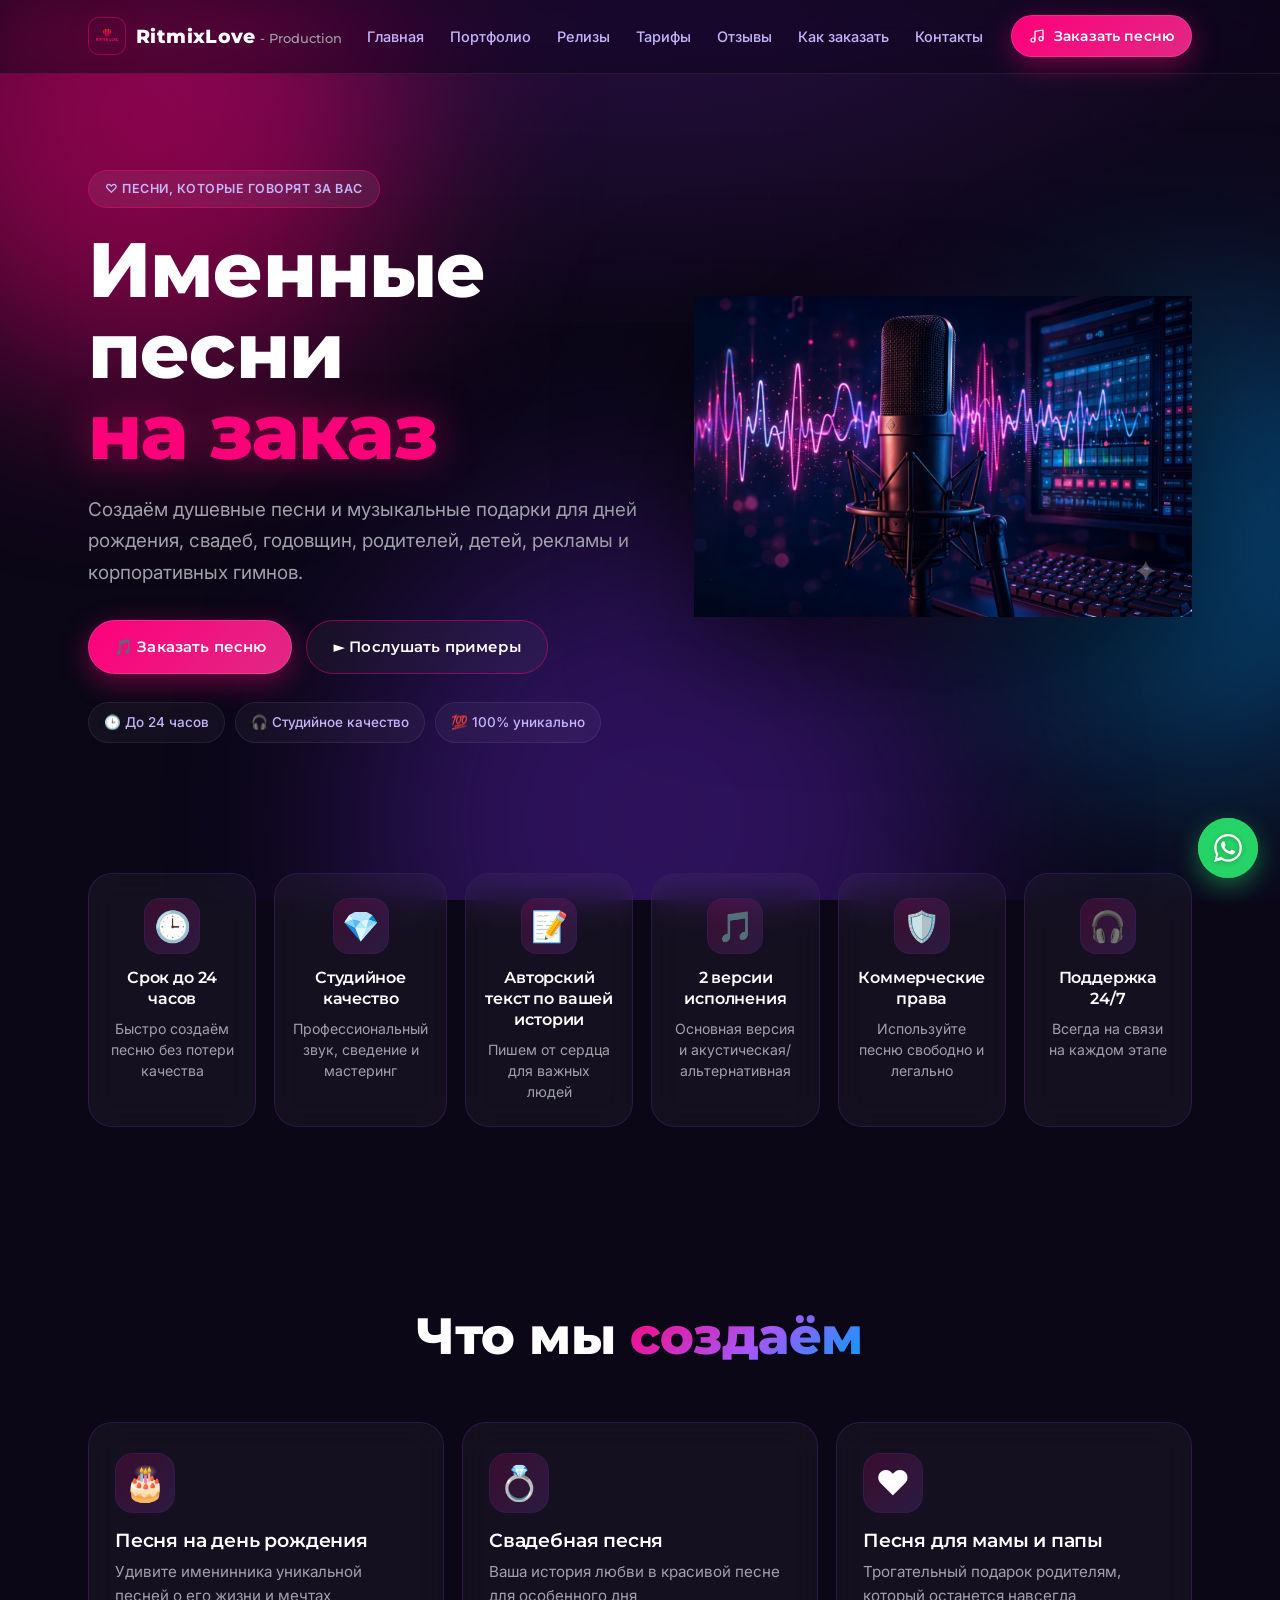
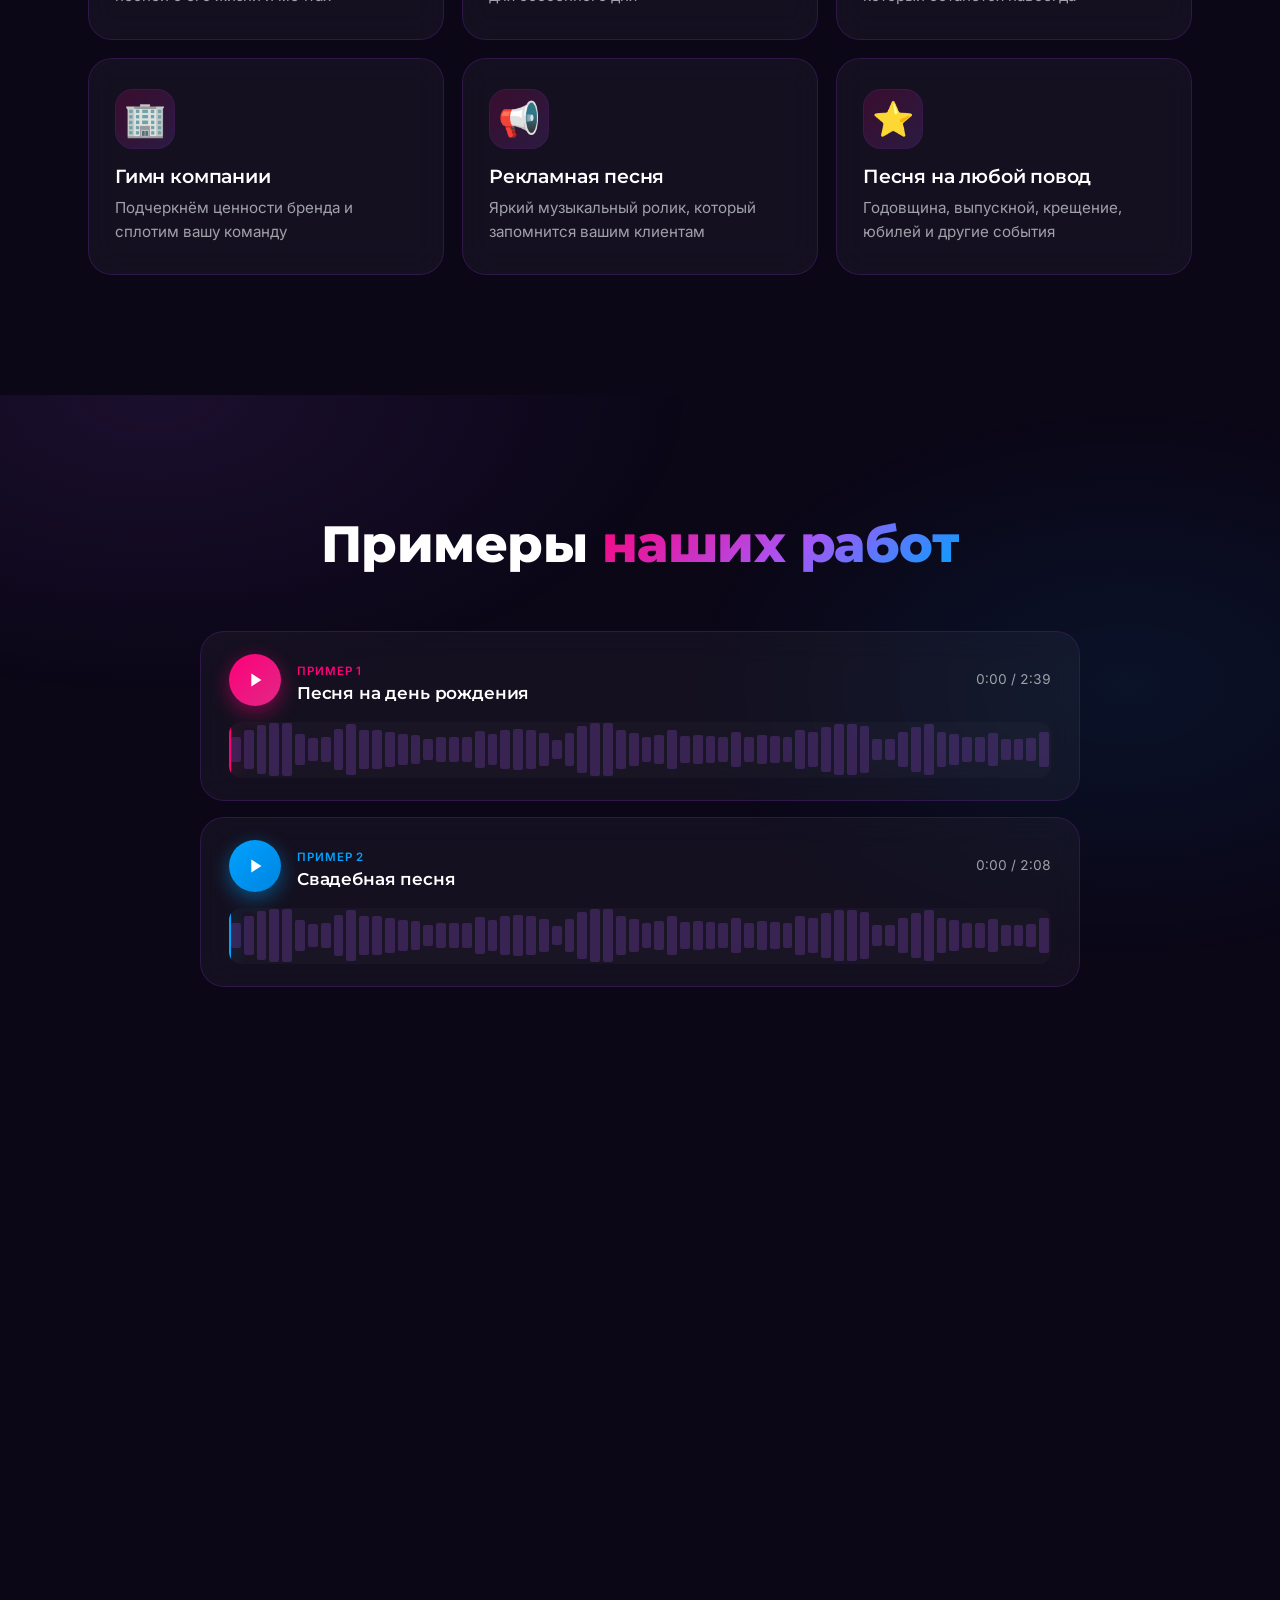
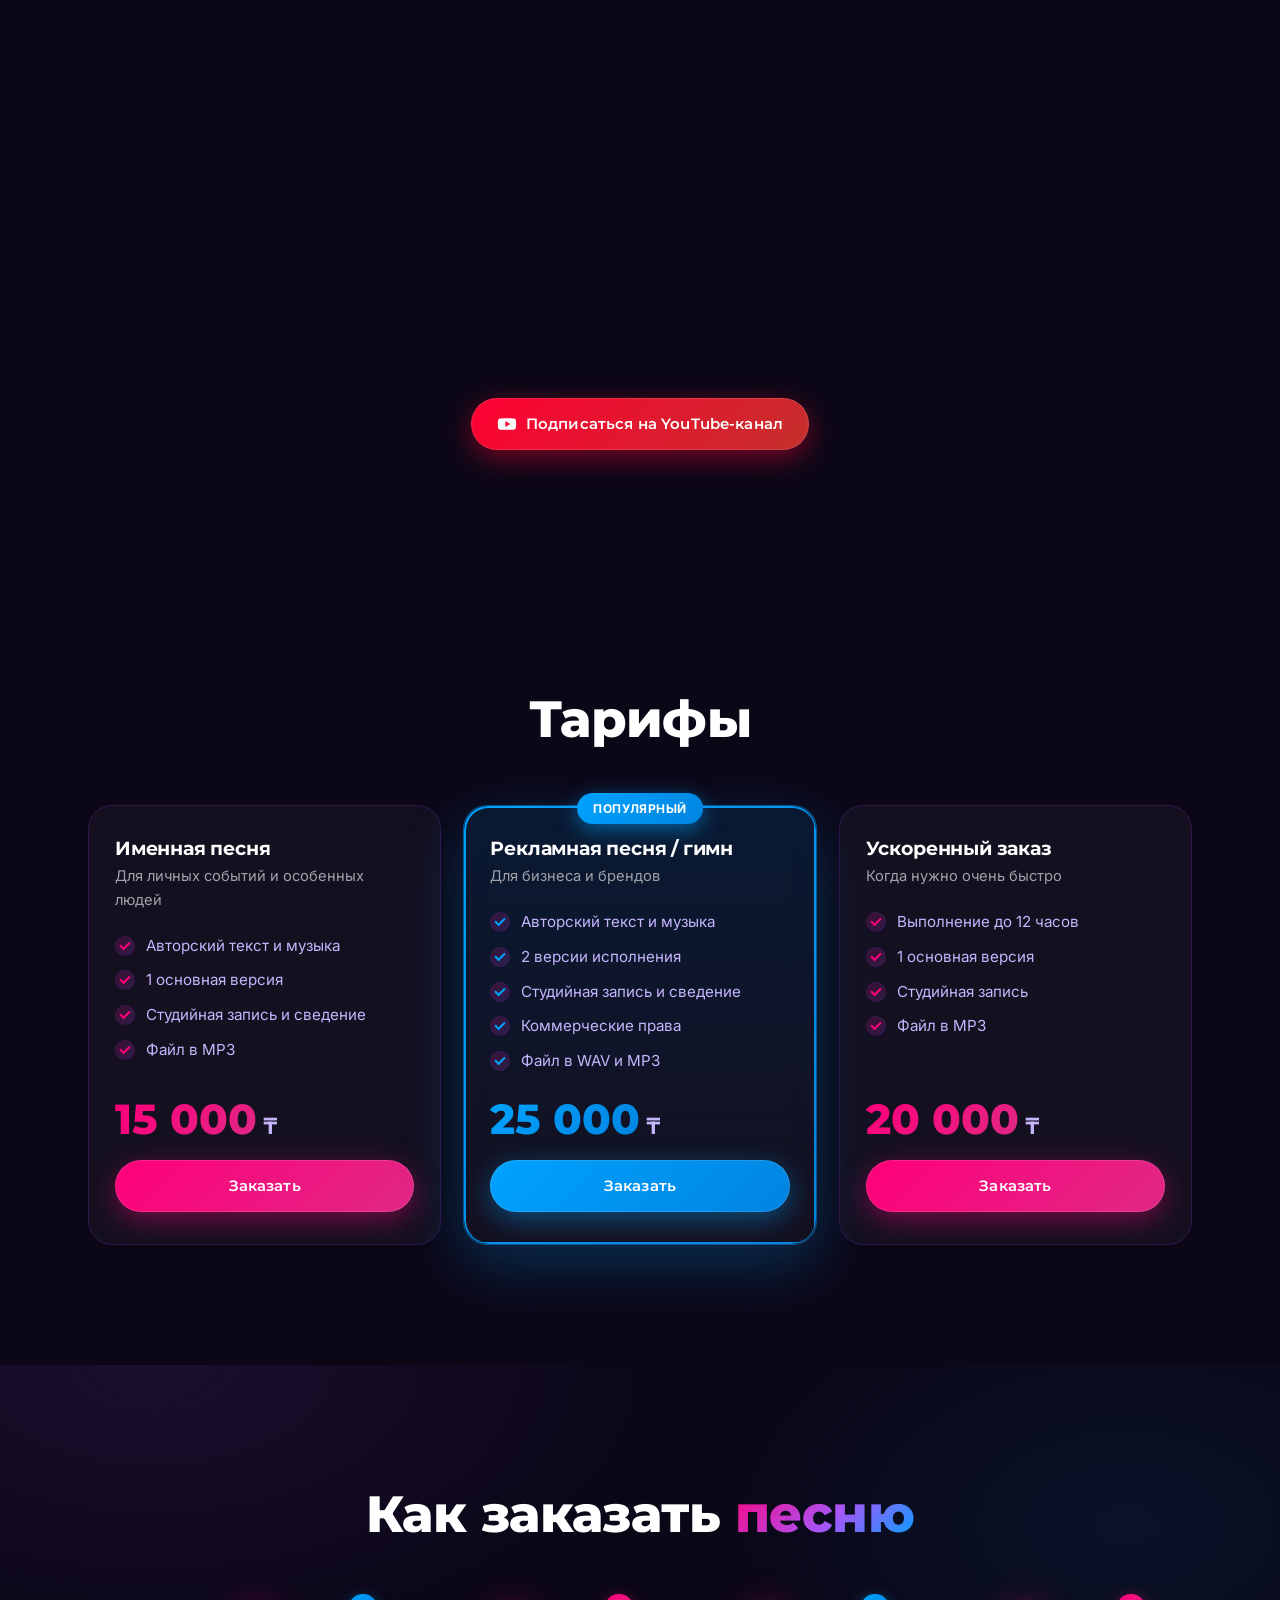
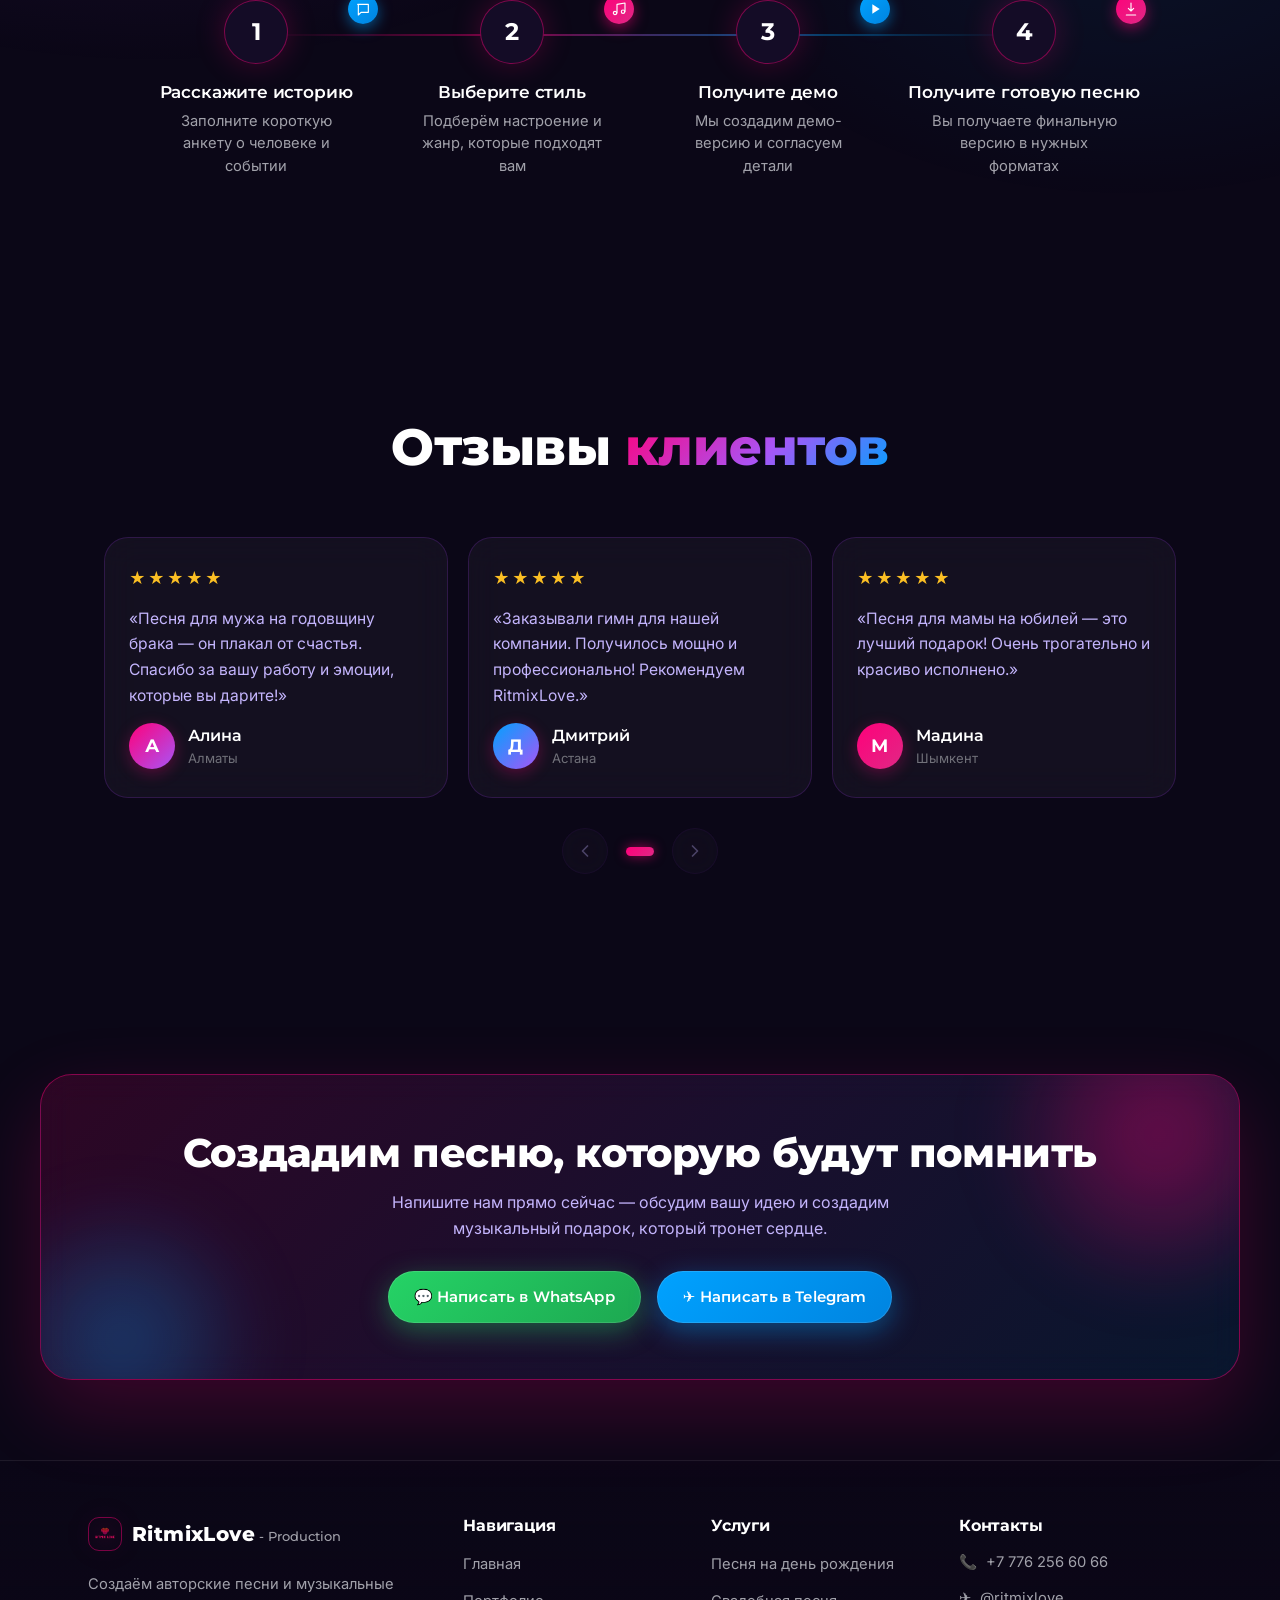
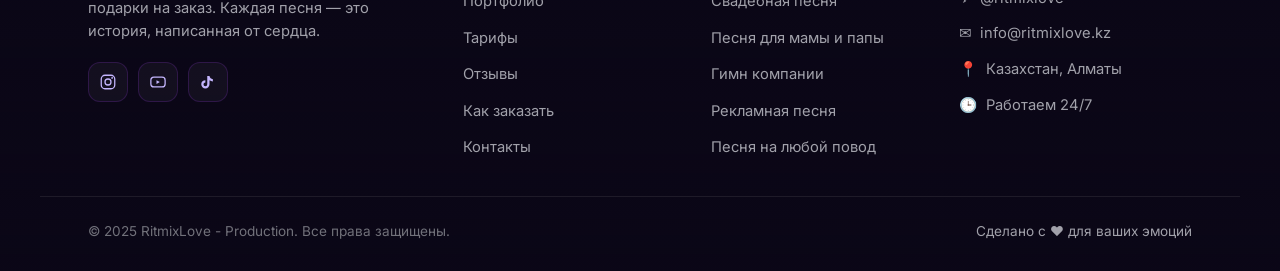
==== index.html @ d89b300d "Initial commit: RitmixLove landing page Dark neon single-page landing for personalized song service." ====
<!DOCTYPE html>
<html lang="ru">
<head>
  <meta charset="UTF-8" />
  <meta name="viewport" content="width=device-width, initial-scale=1.0" />
  <meta name="theme-color" content="#0b0717" />
  <title>RitmixLove — Production · Именные песни на заказ</title>
  <meta name="description" content="RitmixLove — Production. Создаём душевные именные песни и музыкальные подарки для дней рождения, свадеб, годовщин, родителей, детей, рекламы и корпоративных гимнов. Студийное качество, срок до 24 часов." />

  <link rel="preconnect" href="https://fonts.googleapis.com" />
  <link rel="preconnect" href="https://fonts.gstatic.com" crossorigin />
  <link href="https://fonts.googleapis.com/css2?family=Montserrat:wght@500;600;700;800&family=Inter:wght@400;500;600;700&display=swap" rel="stylesheet" />

  <link rel="stylesheet" href="styles.css" />
</head>
<body>
  <!-- Decorative background -->
  <div class="bg-layers" aria-hidden="true">
    <div class="orb orb--magenta"></div>
    <div class="orb orb--blue"></div>
    <div class="orb orb--violet"></div>
    <div class="grid-overlay"></div>
  </div>

  <!-- ============ HEADER ============ -->
  <header class="site-header" id="top">
    <div class="container nav-bar">
      <a href="#home" class="brand" aria-label="RitmixLove — Production, на главную">
        <img src="LOGO.png" alt="" class="brand__logo" width="38" height="38" />
        <span class="brand__text">RitmixLove<span class="brand__text--sub"> - Production</span></span>
      </a>

      <nav class="nav-links" aria-label="Основная навигация">
        <a href="#home">Главная</a>
        <a href="#portfolio">Портфолио</a>
        <a href="#youtube">Релизы</a>
        <a href="#pricing">Тарифы</a>
        <a href="#reviews">Отзывы</a>
        <a href="#process">Как заказать</a>
        <a href="#contacts">Контакты</a>
      </nav>

      <a href="https://wa.me/77762566066?text=%D0%97%D0%B4%D1%80%D0%B0%D0%B2%D1%81%D1%82%D0%B2%D1%83%D0%B9%D1%82%D0%B5%21%20%D0%A5%D0%BE%D1%87%D1%83%20%D0%B7%D0%B0%D0%BA%D0%B0%D0%B7%D0%B0%D1%82%D1%8C%20%D0%BF%D0%B5%D1%81%D0%BD%D1%8E%20%D0%BD%D0%B0%20%D0%B7%D0%B0%D0%BA%D0%B0%D0%B7.%20%D0%9F%D0%BE%D0%B4%D1%81%D0%BA%D0%B0%D0%B6%D0%B8%D1%82%D0%B5%2C%20%D0%BF%D0%BE%D0%B6%D0%B0%D0%BB%D1%83%D0%B9%D1%81%D1%82%D0%B0%2C%20%D0%BF%D0%BE%20%D1%83%D1%81%D0%BB%D0%BE%D0%B2%D0%B8%D1%8F%D0%BC." target="_blank" rel="noopener" class="btn btn--primary btn--sm nav-cta">
        <svg width="16" height="16" viewBox="0 0 24 24" fill="none" aria-hidden="true"><path d="M9 18V5l12-2v13" stroke="currentColor" stroke-width="1.8" stroke-linecap="round" stroke-linejoin="round"/><circle cx="6" cy="18" r="3" stroke="currentColor" stroke-width="1.8"/><circle cx="18" cy="16" r="3" stroke="currentColor" stroke-width="1.8"/></svg>
        Заказать песню
      </a>

      <button class="nav-toggle" aria-label="Открыть меню" aria-expanded="false" aria-controls="mobileMenu">
        <span></span><span></span><span></span>
      </button>
    </div>

    <div class="mobile-menu" id="mobileMenu">
      <a href="#home">Главная</a>
      <a href="#portfolio">Портфолио</a>
      <a href="#youtube">Релизы</a>
      <a href="#pricing">Тарифы</a>
      <a href="#reviews">Отзывы</a>
      <a href="#process">Как заказать</a>
      <a href="#contacts">Контакты</a>
      <a href="https://wa.me/77762566066?text=%D0%97%D0%B4%D1%80%D0%B0%D0%B2%D1%81%D1%82%D0%B2%D1%83%D0%B9%D1%82%D0%B5%21%20%D0%A5%D0%BE%D1%87%D1%83%20%D0%B7%D0%B0%D0%BA%D0%B0%D0%B7%D0%B0%D1%82%D1%8C%20%D0%BF%D0%B5%D1%81%D0%BD%D1%8E%20%D0%BD%D0%B0%20%D0%B7%D0%B0%D0%BA%D0%B0%D0%B7.%20%D0%9F%D0%BE%D0%B4%D1%81%D0%BA%D0%B0%D0%B6%D0%B8%D1%82%D0%B5%2C%20%D0%BF%D0%BE%D0%B6%D0%B0%D0%BB%D1%83%D0%B9%D1%81%D1%82%D0%B0%2C%20%D0%BF%D0%BE%20%D1%83%D1%81%D0%BB%D0%BE%D0%B2%D0%B8%D1%8F%D0%BC." target="_blank" rel="noopener" class="btn btn--primary">Заказать песню</a>
    </div>
  </header>

  <main>
    <!-- ============ HERO ============ -->
    <section class="hero" id="home">
      <div class="container hero__inner">
        <div class="hero__content">
          <span class="eyebrow reveal">♡ ПЕСНИ, КОТОРЫЕ ГОВОРЯТ ЗА ВАС</span>

          <h1 class="hero__title reveal">
            Именные песни<br />
            <span class="hero__title--accent">на заказ</span>
          </h1>

          <p class="hero__subtitle reveal">
            Создаём душевные песни и музыкальные подарки для дней рождения, свадеб,
            годовщин, родителей, детей, рекламы и корпоративных гимнов.
          </p>

          <div class="hero__actions reveal">
            <a href="#pricing" class="btn btn--primary">🎵 Заказать песню</a>
            <a href="#portfolio" class="btn btn--ghost">► Послушать примеры</a>
          </div>

          <ul class="chips reveal" aria-label="Ключевые преимущества">
            <li class="chip">🕒 До 24 часов</li>
            <li class="chip">🎧 Студийное качество</li>
            <li class="chip">💯 100% уникально</li>
          </ul>
        </div>

        <div class="hero__visual reveal" aria-hidden="true">
          <div class="hero__visual-glow"></div>
          <svg class="hero__wave" viewBox="0 0 600 400" preserveAspectRatio="none">
            <defs>
              <linearGradient id="waveGrad" x1="0" y1="0" x2="600" y2="0" gradientUnits="userSpaceOnUse">
                <stop stop-color="#ff007a"/><stop offset="0.5" stop-color="#a855f7"/><stop offset="1" stop-color="#00a2ff"/>
              </linearGradient>
              <filter id="waveBlur"><feGaussianBlur stdDeviation="6"/></filter>
            </defs>
            <g filter="url(#waveBlur)" opacity="0.55">
              <path d="M0 200 Q75 120 150 200 T300 200 T450 200 T600 200" fill="none" stroke="url(#waveGrad)" stroke-width="6"/>
              <path d="M0 200 Q75 280 150 200 T300 200 T450 200 T600 200" fill="none" stroke="url(#waveGrad)" stroke-width="4" opacity="0.7"/>
            </g>
            <g opacity="0.9">
              <path d="M0 200 Q75 120 150 200 T300 200 T450 200 T600 200" fill="none" stroke="url(#waveGrad)" stroke-width="2.5"/>
            </g>
          </svg>
          <img src="micro.png" alt="Студийный микрофон" class="hero__mic" width="645" height="416" />
        </div>
      </div>
    </section>

    <!-- ============ ADVANTAGES ============ -->
    <section class="section section--tight" id="advantages">
      <div class="container">
        <div class="cards-grid cards-grid--6">
          <article class="adv-card reveal">
            <span class="adv-card__icon">🕒</span>
            <h3 class="adv-card__title">Срок до 24 часов</h3>
            <p class="adv-card__text">Быстро создаём песню без потери качества</p>
          </article>
          <article class="adv-card reveal">
            <span class="adv-card__icon">💎</span>
            <h3 class="adv-card__title">Студийное качество</h3>
            <p class="adv-card__text">Профессиональный звук, сведение и мастеринг</p>
          </article>
          <article class="adv-card reveal">
            <span class="adv-card__icon">📝</span>
            <h3 class="adv-card__title">Авторский текст по вашей истории</h3>
            <p class="adv-card__text">Пишем от сердца для важных людей</p>
          </article>
          <article class="adv-card reveal">
            <span class="adv-card__icon">🎵</span>
            <h3 class="adv-card__title">2 версии исполнения</h3>
            <p class="adv-card__text">Основная версия и акустическая/альтернативная</p>
          </article>
          <article class="adv-card reveal">
            <span class="adv-card__icon">🛡️</span>
            <h3 class="adv-card__title">Коммерческие права</h3>
            <p class="adv-card__text">Используйте песню свободно и легально</p>
          </article>
          <article class="adv-card reveal">
            <span class="adv-card__icon">🎧</span>
            <h3 class="adv-card__title">Поддержка 24/7</h3>
            <p class="adv-card__text">Всегда на связи на каждом этапе</p>
          </article>
        </div>
      </div>
    </section>

    <!-- ============ WHAT WE CREATE ============ -->
    <section class="section" id="create">
      <div class="container">
        <div class="section__head reveal">
          <h2 class="section__title">Что мы <span class="grad-text">создаём</span></h2>
        </div>

        <div class="cards-grid cards-grid--3">
          <article class="cat-card reveal" data-glow>
            <span class="cat-card__icon">🎂</span>
            <h3 class="cat-card__title">Песня на день рождения</h3>
            <p class="cat-card__text">Удивите именинника уникальной песней о его жизни и мечтах</p>
          </article>
          <article class="cat-card reveal" data-glow>
            <span class="cat-card__icon">💍</span>
            <h3 class="cat-card__title">Свадебная песня</h3>
            <p class="cat-card__text">Ваша история любви в красивой песне для особенного дня</p>
          </article>
          <article class="cat-card reveal" data-glow>
            <span class="cat-card__icon">❤️</span>
            <h3 class="cat-card__title">Песня для мамы и папы</h3>
            <p class="cat-card__text">Трогательный подарок родителям, который останется навсегда</p>
          </article>
          <article class="cat-card reveal" data-glow>
            <span class="cat-card__icon">🏢</span>
            <h3 class="cat-card__title">Гимн компании</h3>
            <p class="cat-card__text">Подчеркнём ценности бренда и сплотим вашу команду</p>
          </article>
          <article class="cat-card reveal" data-glow>
            <span class="cat-card__icon">📢</span>
            <h3 class="cat-card__title">Рекламная песня</h3>
            <p class="cat-card__text">Яркий музыкальный ролик, который запомнится вашим клиентам</p>
          </article>
          <article class="cat-card reveal" data-glow>
            <span class="cat-card__icon">⭐</span>
            <h3 class="cat-card__title">Песня на любой повод</h3>
            <p class="cat-card__text">Годовщина, выпускной, крещение, юбилей и другие события</p>
          </article>
        </div>
      </div>
    </section>

    <!-- ============ EXAMPLES / PORTFOLIO ============ -->
    <section class="section section--alt" id="portfolio">
      <div class="container">
        <div class="section__head reveal">
          <h2 class="section__title">Примеры <span class="grad-text">наших работ</span></h2>
        </div>

        <div class="works-list" id="worksList">
          <!-- Player 1 — pink -->
          <article class="track track--pink reveal" data-track data-src="galek-3.mp3" data-duration="160">
            <div class="track__head">
              <button class="play-btn" aria-label="Слушать Пример 1">
                <svg class="icon-play" viewBox="0 0 24 24" fill="none"><path d="M8 5v14l11-7L8 5z" fill="currentColor"/></svg>
                <svg class="icon-pause" viewBox="0 0 24 24" fill="none"><path d="M9 5h3v14H9zM15 5h3v14h-3z" fill="currentColor"/></svg>
              </button>
              <div class="track__meta">
                <span class="track__label">Пример 1</span>
                <h3 class="track__title">Песня на день рождения</h3>
              </div>
              <div class="track__time"><span class="cur">0:00</span> / <span class="dur">2:39</span></div>
            </div>
            <div class="track__wave" role="slider" aria-label="Прогресс воспроизведения" aria-valuemin="0" aria-valuemax="100" aria-valuenow="0" tabindex="0">
              <div class="track__bars" aria-hidden="true"></div>
              <div class="track__progress"></div>
              <div class="track__handle"></div>
            </div>
          </article>

          <!-- Player 2 — blue -->
          <article class="track track--blue reveal" data-track data-src="almira-main-remastered.mp3" data-duration="128">
            <div class="track__head">
              <button class="play-btn" aria-label="Слушать Пример 2">
                <svg class="icon-play" viewBox="0 0 24 24" fill="none"><path d="M8 5v14l11-7L8 5z" fill="currentColor"/></svg>
                <svg class="icon-pause" viewBox="0 0 24 24" fill="none"><path d="M9 5h3v14H9zM15 5h3v14h-3z" fill="currentColor"/></svg>
              </button>
              <div class="track__meta">
                <span class="track__label">Пример 2</span>
                <h3 class="track__title">Свадебная песня</h3>
              </div>
              <div class="track__time"><span class="cur">0:00</span> / <span class="dur">2:08</span></div>
            </div>
            <div class="track__wave" role="slider" aria-label="Прогресс воспроизведения" aria-valuemin="0" aria-valuemax="100" aria-valuenow="0" tabindex="0">
              <div class="track__bars" aria-hidden="true"></div>
              <div class="track__progress"></div>
              <div class="track__handle"></div>
            </div>
          </article>

          <!-- Player 3 — pink -->
          <article class="track track--pink reveal" data-track data-src="dmitriy-light-pop.mp3" data-duration="220">
            <div class="track__head">
              <button class="play-btn" aria-label="Слушать Пример 3">
                <svg class="icon-play" viewBox="0 0 24 24" fill="none"><path d="M8 5v14l11-7L8 5z" fill="currentColor"/></svg>
                <svg class="icon-pause" viewBox="0 0 24 24" fill="none"><path d="M9 5h3v14H9zM15 5h3v14h-3z" fill="currentColor"/></svg>
              </button>
              <div class="track__meta">
                <span class="track__label">Пример 3</span>
                <h3 class="track__title">Гимн компании</h3>
              </div>
              <div class="track__time"><span class="cur">0:00</span> / <span class="dur">3:39</span></div>
            </div>
            <div class="track__wave" role="slider" aria-label="Прогресс воспроизведения" aria-valuemin="0" aria-valuemax="100" aria-valuenow="0" tabindex="0">
              <div class="track__bars" aria-hidden="true"></div>
              <div class="track__progress"></div>
              <div class="track__handle"></div>
            </div>
          </article>

          <!-- Player 4 — hidden, revealed by "Слушать больше примеров" -->
          <article class="track track--blue track--more reveal" data-track data-src="rinat-main-version.mp3" data-duration="163" hidden>
            <div class="track__head">
              <button class="play-btn" aria-label="Слушать Пример 4">
                <svg class="icon-play" viewBox="0 0 24 24" fill="none"><path d="M8 5v14l11-7L8 5z" fill="currentColor"/></svg>
                <svg class="icon-pause" viewBox="0 0 24 24" fill="none"><path d="M9 5h3v14H9zM15 5h3v14h-3z" fill="currentColor"/></svg>
              </button>
              <div class="track__meta">
                <span class="track__label">Пример 4</span>
                <h3 class="track__title">Песня для близких</h3>
              </div>
              <div class="track__time"><span class="cur">0:00</span> / <span class="dur">2:43</span></div>
            </div>
            <div class="track__wave" role="slider" aria-label="Прогресс воспроизведения" aria-valuemin="0" aria-valuemax="100" aria-valuenow="0" tabindex="0">
              <div class="track__bars" aria-hidden="true"></div>
              <div class="track__progress"></div>
              <div class="track__handle"></div>
            </div>
          </article>
        </div>

        <div class="works__more reveal">
          <a href="#" class="works__more-link" id="loadMore">Слушать больше примеров →</a>
        </div>
      </div>
    </section>

    <!-- ============ YOUTUBE / РЕЛИЗЫ ============ -->
    <section class="section" id="youtube">
      <div class="container">
        <div class="section__head reveal">
          <h2 class="section__title">Свежие релизы на <span class="grad-text">YouTube</span></h2>
          <p class="section__lead">Смотрите наши новые клипы и истории создания песен</p>
        </div>

        <div class="yt-carousel reveal">
          <button class="yt-arrow yt-arrow--prev" id="ytPrev" aria-label="Предыдущее видео" disabled>
            <svg width="22" height="22" viewBox="0 0 24 24" fill="none"><path d="M15 6l-6 6 6 6" stroke="currentColor" stroke-width="2" stroke-linecap="round" stroke-linejoin="round"/></svg>
          </button>

          <div class="yt-viewport">
            <div class="yt-track" id="ytTrack" aria-live="polite">
              <!-- loading state -->
              <div class="yt-status" id="ytStatus">
                <span class="yt-status__spinner" aria-hidden="true"></span>
                <span>Загрузка видео с YouTube…</span>
              </div>
            </div>
          </div>

          <button class="yt-arrow yt-arrow--next" id="ytNext" aria-label="Следующее видео" disabled>
            <svg width="22" height="22" viewBox="0 0 24 24" fill="none"><path d="M9 6l6 6-6 6" stroke="currentColor" stroke-width="2" stroke-linecap="round" stroke-linejoin="round"/></svg>
          </button>
        </div>

        <div class="yt-cta reveal">
          <a href="https://www.youtube.com/@RitmixLOVE/" target="_blank" rel="noopener" class="btn btn--youtube">
            <svg width="20" height="20" viewBox="0 0 24 24" fill="currentColor" aria-hidden="true"><path d="M23 12s0-3.2-.4-4.7a2.5 2.5 0 00-1.8-1.8C19.3 5 12 5 12 5s-7.3 0-8.8.5a2.5 2.5 0 00-1.8 1.8C1 8.8 1 12 1 12s0 3.2.4 4.7a2.5 2.5 0 001.8 1.8C4.7 19 12 19 12 19s7.3 0 8.8-.5a2.5 2.5 0 001.8-1.8C23 15.2 23 12 23 12zm-13 3.5v-7l6 3.5-6 3.5z"/></svg>
            Подписаться на YouTube-канал
          </a>
        </div>
      </div>
    </section>

    <!-- ============ PRICING ============ -->
    <section class="section" id="pricing">
      <div class="container">
        <div class="section__head reveal">
          <h2 class="section__title">Тарифы</h2>
        </div>

        <div class="pricing-grid">
          <!-- Tariff 1 -->
          <article class="price-card reveal">
            <div class="price-card__head">
              <h3 class="price-card__name">Именная песня</h3>
              <p class="price-card__sub">Для личных событий и особенных людей</p>
            </div>
            <ul class="price-card__features">
              <li><span class="check"></span>Авторский текст и музыка</li>
              <li><span class="check"></span>1 основная версия</li>
              <li><span class="check"></span>Студийная запись и сведение</li>
              <li><span class="check"></span>Файл в MP3</li>
            </ul>
            <div class="price-card__foot">
              <div class="price-card__price"><span class="amount">15 000</span><span class="currency">₸</span></div>
              <a href="https://wa.me/77762566066?text=%D0%97%D0%B4%D1%80%D0%B0%D0%B2%D1%81%D1%82%D0%B2%D1%83%D0%B9%D1%82%D0%B5%21%20%D0%A5%D0%BE%D1%87%D1%83%20%D0%B7%D0%B0%D0%BA%D0%B0%D0%B7%D0%B0%D1%82%D1%8C%20%D0%BF%D0%B5%D1%81%D0%BD%D1%8E%20%C2%AB%D0%9B%D0%B8%D1%87%D0%BD%D0%B0%D1%8F%20%D0%BF%D0%B5%D1%81%D0%BD%D1%8F%C2%BB%20%2815%20000%20%E2%82%B8%29." target="_blank" rel="noopener" class="btn btn--primary btn--block">Заказать</a>
            </div>
          </article>

          <!-- Tariff 2 — featured (blue) -->
          <article class="price-card price-card--featured reveal">
            <span class="price-card__badge">Популярный</span>
            <div class="price-card__head">
              <h3 class="price-card__name">Рекламная песня / гимн</h3>
              <p class="price-card__sub">Для бизнеса и брендов</p>
            </div>
            <ul class="price-card__features">
              <li><span class="check"></span>Авторский текст и музыка</li>
              <li><span class="check"></span>2 версии исполнения</li>
              <li><span class="check"></span>Студийная запись и сведение</li>
              <li><span class="check"></span>Коммерческие права</li>
              <li><span class="check"></span>Файл в WAV и MP3</li>
            </ul>
            <div class="price-card__foot">
              <div class="price-card__price"><span class="amount">25 000</span><span class="currency">₸</span></div>
              <a href="https://wa.me/77762566066?text=%D0%97%D0%B4%D1%80%D0%B0%D0%B2%D1%81%D1%82%D0%B2%D1%83%D0%B9%D1%82%D0%B5%21%20%D0%A5%D0%BE%D1%87%D1%83%20%D0%B7%D0%B0%D0%BA%D0%B0%D0%B7%D0%B0%D1%82%D1%8C%20%C2%AB%D0%A0%D0%B5%D0%BA%D0%BB%D0%B0%D0%BC%D0%BD%D1%83%D1%8E%20%D0%BF%D0%B5%D1%81%D0%BD%D1%8E%20/%20%D0%B3%D0%B8%D0%BC%D0%BD%C2%BB%20%2825%20000%20%E2%82%B8%29." target="_blank" rel="noopener" class="btn btn--blue btn--block">Заказать</a>
            </div>
          </article>

          <!-- Tariff 3 -->
          <article class="price-card reveal">
            <div class="price-card__head">
              <h3 class="price-card__name">Ускоренный заказ</h3>
              <p class="price-card__sub">Когда нужно очень быстро</p>
            </div>
            <ul class="price-card__features">
              <li><span class="check"></span>Выполнение до 12 часов</li>
              <li><span class="check"></span>1 основная версия</li>
              <li><span class="check"></span>Студийная запись</li>
              <li><span class="check"></span>Файл в MP3</li>
            </ul>
            <div class="price-card__foot">
              <div class="price-card__price"><span class="amount">20 000</span><span class="currency">₸</span></div>
              <a href="https://wa.me/77762566066?text=%D0%97%D0%B4%D1%80%D0%B0%D0%B2%D1%81%D1%82%D0%B2%D1%83%D0%B9%D1%82%D0%B5%21%20%D0%A5%D0%BE%D1%87%D1%83%20%C2%AB%D0%A3%D1%81%D0%BA%D0%BE%D1%80%D0%B5%D0%BD%D0%BD%D1%8B%D0%B9%20%D0%B7%D0%B0%D0%BA%D0%B0%D0%B7%C2%BB%20%D0%BF%D0%B5%D1%81%D0%BD%D0%B8%20%2820%20000%20%E2%82%B8%29." target="_blank" rel="noopener" class="btn btn--primary btn--block">Заказать</a>
            </div>
          </article>
        </div>
      </div>
    </section>

    <!-- ============ HOW TO ORDER ============ -->
    <section class="section section--alt" id="process">
      <div class="container">
        <div class="section__head reveal">
          <h2 class="section__title">Как заказать <span class="grad-text">песню</span></h2>
        </div>

        <div class="steps">
          <div class="steps__line" aria-hidden="true"></div>

          <article class="step reveal">
            <div class="step__top">
              <div class="step__num">1</div>
              <span class="step__icon" aria-hidden="true">
                <svg viewBox="0 0 24 24" fill="none"><path d="M4 5h16v12H9l-4 4V5z" stroke="currentColor" stroke-width="1.7" stroke-linejoin="round"/></svg>
              </span>
            </div>
            <h3 class="step__title">Расскажите историю</h3>
            <p class="step__text">Заполните короткую анкету о человеке и событии</p>
          </article>

          <article class="step reveal">
            <div class="step__top">
              <div class="step__num">2</div>
              <span class="step__icon" aria-hidden="true">
                <svg viewBox="0 0 24 24" fill="none"><path d="M9 18V5l12-2v13" stroke="currentColor" stroke-width="1.7" stroke-linecap="round" stroke-linejoin="round"/><circle cx="6" cy="18" r="2.5" stroke="currentColor" stroke-width="1.7"/><circle cx="18" cy="16" r="2.5" stroke="currentColor" stroke-width="1.7"/></svg>
              </span>
            </div>
            <h3 class="step__title">Выберите стиль</h3>
            <p class="step__text">Подберём настроение и жанр, которые подходят вам</p>
          </article>

          <article class="step reveal">
            <div class="step__top">
              <div class="step__num">3</div>
              <span class="step__icon" aria-hidden="true">
                <svg viewBox="0 0 24 24" fill="none"><path d="M8 5v14l11-7L8 5z" fill="currentColor"/></svg>
              </span>
            </div>
            <h3 class="step__title">Получите демо</h3>
            <p class="step__text">Мы создадим демо-версию и согласуем детали</p>
          </article>

          <article class="step reveal">
            <div class="step__top">
              <div class="step__num">4</div>
              <span class="step__icon" aria-hidden="true">
                <svg viewBox="0 0 24 24" fill="none"><path d="M12 3v12m0 0l-4-4m4 4l4-4M5 21h14" stroke="currentColor" stroke-width="1.7" stroke-linecap="round" stroke-linejoin="round"/></svg>
              </span>
            </div>
            <h3 class="step__title">Получите готовую песню</h3>
            <p class="step__text">Вы получаете финальную версию в нужных форматах</p>
          </article>
        </div>
      </div>
    </section>

    <!-- ============ REVIEWS ============ -->
    <section class="section" id="reviews">
      <div class="container">
        <div class="section__head reveal">
          <h2 class="section__title">Отзывы <span class="grad-text">клиентов</span></h2>
        </div>

        <div class="reviews-carousel reveal">
          <div class="reviews-viewport">
            <div class="reviews-track" id="reviewsTrack">
              <figure class="review-card">
                <div class="review-card__stars" aria-label="Оценка 5 из 5">★★★★★</div>
                <blockquote class="review-card__text">«Песня для мужа на годовщину брака — он плакал от счастья. Спасибо за вашу работу и эмоции, которые вы дарите!»</blockquote>
                <figcaption class="review-card__person">
                  <span class="avatar" style="--a1:#ff007a;--a2:#a855f7">А</span>
                  <span class="review-card__who">
                    <span class="review-card__name">Алина</span>
                    <span class="review-card__loc">Алматы</span>
                  </span>
                </figcaption>
              </figure>

              <figure class="review-card">
                <div class="review-card__stars" aria-label="Оценка 5 из 5">★★★★★</div>
                <blockquote class="review-card__text">«Заказывали гимн для нашей компании. Получилось мощно и профессионально! Рекомендуем RitmixLove.»</blockquote>
                <figcaption class="review-card__person">
                  <span class="avatar" style="--a1:#00a2ff;--a2:#a855f7">Д</span>
                  <span class="review-card__who">
                    <span class="review-card__name">Дмитрий</span>
                    <span class="review-card__loc">Астана</span>
                  </span>
                </figcaption>
              </figure>

              <figure class="review-card">
                <div class="review-card__stars" aria-label="Оценка 5 из 5">★★★★★</div>
                <blockquote class="review-card__text">«Песня для мамы на юбилей — это лучший подарок! Очень трогательно и красиво исполнено.»</blockquote>
                <figcaption class="review-card__person">
                  <span class="avatar" style="--a1:#ff007a;--a2:#e02885">М</span>
                  <span class="review-card__who">
                    <span class="review-card__name">Мадина</span>
                    <span class="review-card__loc">Шымкент</span>
                  </span>
                </figcaption>
              </figure>
            </div>
          </div>

          <div class="reviews-controls">
            <button class="carousel-btn" id="reviewPrev" aria-label="Предыдущий отзыв">
              <svg width="20" height="20" viewBox="0 0 24 24" fill="none"><path d="M15 6l-6 6 6 6" stroke="currentColor" stroke-width="2" stroke-linecap="round" stroke-linejoin="round"/></svg>
            </button>
            <div class="reviews-dots" id="reviewDots" aria-hidden="true"></div>
            <button class="carousel-btn" id="reviewNext" aria-label="Следующий отзыв">
              <svg width="20" height="20" viewBox="0 0 24 24" fill="none"><path d="M9 6l6 6-6 6" stroke="currentColor" stroke-width="2" stroke-linecap="round" stroke-linejoin="round"/></svg>
            </button>
          </div>
        </div>
      </div>
    </section>

    <!-- ============ CTA ============ -->
    <section class="cta-band" id="cta">
      <div class="container cta-band__inner reveal">
        <h2 class="cta-band__title">Создадим песню, которую будут помнить</h2>
        <p class="cta-band__sub">Напишите нам прямо сейчас — обсудим вашу идею и создадим музыкальный подарок, который тронет сердце.</p>
        <div class="cta-band__actions">
          <a href="https://wa.me/77762566066?text=%D0%97%D0%B4%D1%80%D0%B0%D0%B2%D1%81%D1%82%D0%B2%D1%83%D0%B9%D1%82%D0%B5%21%20%D0%A5%D0%BE%D1%87%D1%83%20%D0%BE%D0%B1%D1%81%D1%83%D0%B4%D0%B8%D1%82%D1%8C%20%D0%B8%D0%B4%D0%B5%D1%8E%20%D0%BF%D0%B5%D1%80%D1%81%D0%BE%D0%BD%D0%B0%D0%BB%D1%8C%D0%BD%D0%BE%D0%B9%20%D0%BF%D0%B5%D1%81%D0%BD%D0%B8." target="_blank" rel="noopener" class="btn btn--whatsapp">💬 Написать в WhatsApp</a>
          <a href="https://t.me/ritmixlove" target="_blank" rel="noopener" class="btn btn--telegram">✈️ Написать в Telegram</a>
        </div>
      </div>
    </section>
  </main>

  <!-- ============ FOOTER ============ -->
  <footer class="site-footer" id="contacts">
    <div class="container site-footer__grid">
      <div class="footer-col footer-col--about">
        <a href="#home" class="brand brand--footer">
          <img src="LOGO.png" alt="" class="brand__logo" width="34" height="34" />
          <span class="brand__text">RitmixLove<span class="brand__text--sub"> - Production</span></span>
        </a>
        <p class="footer-about">Создаём авторские песни и музыкальные подарки на заказ. Каждая песня — это история, написанная от сердца.</p>
        <div class="footer-socials">
          <a href="https://www.instagram.com/ritmixlove/" target="_blank" rel="noopener" class="footer-social" aria-label="Instagram">
            <svg width="18" height="18" viewBox="0 0 24 24" fill="none"><rect x="3" y="3" width="18" height="18" rx="5" stroke="currentColor" stroke-width="1.7"/><circle cx="12" cy="12" r="4" stroke="currentColor" stroke-width="1.7"/><circle cx="17.5" cy="6.5" r="1.2" fill="currentColor"/></svg>
          </a>
          <a href="https://www.youtube.com/@RitmixLOVE" target="_blank" rel="noopener" class="footer-social" aria-label="YouTube">
            <svg width="18" height="18" viewBox="0 0 24 24" fill="none"><rect x="2.5" y="5.5" width="19" height="13" rx="4" stroke="currentColor" stroke-width="1.7"/><path d="M10 9.5v5l4.5-2.5-4.5-2.5z" fill="currentColor"/></svg>
          </a>
          <a href="https://www.tiktok.com/@ritmixlove" target="_blank" rel="noopener" class="footer-social" aria-label="TikTok">
            <svg width="18" height="18" viewBox="0 0 24 24" fill="none"><path d="M14 4c.5 2.5 2 4 4.5 4.2v3c-1.7 0-3.2-.5-4.5-1.4V15a5.5 5.5 0 11-5.5-5.5v3A2.5 2.5 0 1011 15V4h3z" fill="currentColor"/></svg>
          </a>
        </div>
      </div>

      <nav class="footer-col" aria-label="Навигация">
        <h4 class="footer-col__title">Навигация</h4>
        <ul class="footer-list">
          <li><a href="#home">Главная</a></li>
          <li><a href="#portfolio">Портфолио</a></li>
          <li><a href="#pricing">Тарифы</a></li>
          <li><a href="#reviews">Отзывы</a></li>
          <li><a href="#process">Как заказать</a></li>
          <li><a href="#contacts">Контакты</a></li>
        </ul>
      </nav>

      <nav class="footer-col" aria-label="Услуги">
        <h4 class="footer-col__title">Услуги</h4>
        <ul class="footer-list">
          <li><a href="#create">Песня на день рождения</a></li>
          <li><a href="#create">Свадебная песня</a></li>
          <li><a href="#create">Песня для мамы и папы</a></li>
          <li><a href="#create">Гимн компании</a></li>
          <li><a href="#create">Рекламная песня</a></li>
          <li><a href="#create">Песня на любой повод</a></li>
        </ul>
      </nav>

      <div class="footer-col">
        <h4 class="footer-col__title">Контакты</h4>
        <ul class="footer-contacts">
          <li><span aria-hidden="true">📞</span> <a href="tel:+77762566066">+7 776 256 60 66</a></li>
          <li><span aria-hidden="true">✈️</span> <a href="https://t.me/ritmixlove" target="_blank" rel="noopener">@ritmixlove</a></li>
          <li><span aria-hidden="true">✉️</span> <a href="mailto:info@ritmixlove.kz">info@ritmixlove.kz</a></li>
          <li><span aria-hidden="true">📍</span> Казахстан, Алматы</li>
          <li><span aria-hidden="true">🕒</span> Работаем 24/7</li>
        </ul>
      </div>
    </div>

    <div class="container site-footer__bottom">
      <span>© 2025 RitmixLove - Production. Все права защищены.</span>
      <span class="site-footer__made">Сделано с ❤️ для ваших эмоций</span>
    </div>
  </footer>

  <!-- Floating WhatsApp quick-contact button -->
  <a href="https://wa.me/77762566066" target="_blank" rel="noopener" class="fab-whatsapp" aria-label="Написать в WhatsApp">
    <svg width="28" height="28" viewBox="0 0 24 24" fill="currentColor" aria-hidden="true"><path d="M.057 24l1.687-6.163a11.867 11.867 0 01-1.587-5.946C.16 5.335 5.495 0 12.05 0a11.817 11.817 0 018.413 3.488 11.824 11.824 0 013.48 8.414c-.003 6.557-5.338 11.892-11.893 11.892a11.9 11.9 0 01-5.688-1.448L.057 24zm6.597-3.807c1.676.995 3.276 1.591 5.392 1.592 5.448 0 9.886-4.434 9.889-9.885.002-5.462-4.415-9.89-9.881-9.892-5.452 0-9.887 4.434-9.889 9.884a9.86 9.86 0 001.51 5.26l-.999 3.648 3.978-1.607zm11.387-5.464c-.074-.124-.272-.198-.57-.347-.297-.149-1.758-.868-2.031-.967-.272-.099-.47-.149-.669.149-.198.297-.768.967-.941 1.165-.173.198-.347.223-.644.074-.297-.149-1.255-.462-2.39-1.475-.883-.788-1.48-1.761-1.653-2.059-.173-.297-.018-.458.13-.606.134-.133.297-.347.446-.521.151-.172.2-.296.3-.495.099-.198.05-.372-.025-.521-.075-.148-.669-1.611-.916-2.206-.242-.579-.487-.501-.669-.51l-.57-.01c-.198 0-.52.074-.792.372s-1.04 1.016-1.04 2.479 1.065 2.876 1.213 3.074c.149.198 2.095 3.2 5.076 4.487.709.306 1.263.489 1.694.626.712.226 1.36.194 1.872.118.571-.085 1.758-.719 2.006-1.413.248-.695.248-1.29.173-1.414z"/></svg>
    <span class="fab-whatsapp__pulse" aria-hidden="true"></span>
  </a>

  <!-- YouTube video modal (lightbox) -->
  <div class="yt-modal" id="ytModal" hidden>
    <div class="yt-modal__backdrop" id="ytModalBackdrop"></div>
    <div class="yt-modal__dialog" role="dialog" aria-modal="true" aria-label="Видео YouTube">
      <button class="yt-modal__close" id="ytModalClose" aria-label="Закрыть видео">
        <svg width="24" height="24" viewBox="0 0 24 24" fill="none"><path d="M6 6l12 12M18 6L6 18" stroke="currentColor" stroke-width="2" stroke-linecap="round"/></svg>
      </button>
      <div class="yt-modal__frame" id="ytModalFrame"></div>
    </div>
  </div>

  <script src="script.js"></script>
  <script src="youtube.js"></script>
</body>
</html>
---- styles.css ----
/* ============================================================
   RitmixLove — Production · Landing styles
   Dark music-studio · magenta + neon blue + WhatsApp green
   ============================================================ */

:root {
  /* Background */
  --bg-0: #0b0717;
  --bg-1: #0f081d;
  --bg-2: #140c26;

  /* Surfaces (glass) */
  --surface: rgba(255, 255, 255, 0.04);
  --surface-2: rgba(255, 255, 255, 0.07);
  --surface-3: rgba(255, 255, 255, 0.1);

  /* Borders */
  --border: rgba(59, 28, 90, 0.7);
  --border-pink: rgba(255, 0, 122, 0.45);
  --border-blue: rgba(0, 162, 255, 0.45);
  --border-soft: rgba(255, 255, 255, 0.08);

  /* Text */
  --text: #ffffff;
  --text-soft: #c4b5fd;
  --text-muted: #a1a1aa;
  --text-faint: #71717a;

  /* Accents */
  --pink: #ff007a;
  --pink-2: #e02885;
  --blue: #00a2ff;
  --blue-2: #0084e0;
  --green: #25d366;
  --green-2: #1da851;
  --purple: #a855f7;
  --purple-deep: #3b1c5a;

  /* Gradients */
  --grad-pink: linear-gradient(135deg, #ff007a 0%, #e02885 100%);
  --grad-blue: linear-gradient(135deg, #00a2ff 0%, #0084e0 100%);
  --grad-green: linear-gradient(135deg, #25d366 0%, #1da851 100%);
  --grad-text: linear-gradient(135deg, #ff007a 0%, #a855f7 55%, #00a2ff 100%);
  --grad-border: linear-gradient(135deg, rgba(255,0,122,.6), rgba(168,85,247,.35), rgba(0,162,255,.4));

  /* Glow */
  --glow-pink: 0 0 30px rgba(255, 0, 122, 0.45);
  --glow-blue: 0 0 30px rgba(0, 162, 255, 0.45);
  --glow-strong: 0 14px 50px rgba(255, 0, 122, 0.3);

  /* Radii */
  --r-sm: 12px;
  --r-md: 18px;
  --r-lg: 24px;
  --r-xl: 32px;
  --r-pill: 999px;

  /* Layout */
  --container: 1200px;
  --gutter: clamp(20px, 5vw, 48px);

  /* Type */
  --font-display: "Montserrat", system-ui, sans-serif;
  --font-body: "Inter", system-ui, sans-serif;

  --ease: cubic-bezier(0.22, 1, 0.36, 1);
}

*, *::before, *::after { box-sizing: border-box; }
* { margin: 0; padding: 0; }

html { scroll-behavior: smooth; scroll-padding-top: 90px; -webkit-text-size-adjust: 100%; }

body {
  font-family: var(--font-body);
  background: var(--bg-0);
  color: var(--text);
  line-height: 1.6;
  font-size: 16px;
  overflow-x: hidden;
  -webkit-font-smoothing: antialiased;
  text-rendering: optimizeLegibility;
  position: relative;
  min-height: 100vh;
}

img, svg { display: block; max-width: 100%; }
a { color: inherit; text-decoration: none; }
button { font: inherit; color: inherit; cursor: pointer; border: none; background: none; }
ul { list-style: none; }
:focus-visible { outline: 2px solid var(--pink); outline-offset: 3px; border-radius: 4px; }

::-webkit-scrollbar { width: 11px; }
::-webkit-scrollbar-track { background: var(--bg-0); }
::-webkit-scrollbar-thumb { background: var(--grad-pink); border-radius: 10px; border: 3px solid var(--bg-0); }
::selection { background: rgba(255, 0, 122, 0.4); color: #fff; }

.container { width: 100%; max-width: var(--container); margin: 0 auto; padding-inline: var(--gutter); }

.section { padding: clamp(70px, 10vw, 120px) 0; position: relative; }
.section--tight { padding: clamp(36px, 6vw, 60px) 0; }
.section--alt { background:
    radial-gradient(900px 500px at 12% 0%, rgba(168,85,246,.10), transparent 60%),
    radial-gradient(800px 500px at 88% 30%, rgba(0,162,255,.08), transparent 55%);
}

/* ---------- Background decoration ---------- */
.bg-layers {
  position: fixed; inset: 0; z-index: -1; overflow: hidden;
  background:
    radial-gradient(1100px 700px at 50% -10%, rgba(88,28,135,.4), transparent 60%),
    linear-gradient(180deg, var(--bg-1), var(--bg-0) 45%);
}
.orb { position: absolute; border-radius: 50%; filter: blur(100px); opacity: .5; will-change: transform; }
.orb--magenta { width: 520px; height: 520px; background: #ff007a; top: -140px; left: -120px; animation: float1 22s var(--ease) infinite; }
.orb--blue    { width: 460px; height: 460px; background: #00a2ff; top: 35%; right: -160px; opacity: .35; animation: float2 26s var(--ease) infinite; }
.orb--violet  { width: 600px; height: 600px; background: #6d28d9; bottom: -220px; left: 28%; opacity: .35; animation: float3 30s var(--ease) infinite; }

.grid-overlay {
  position: absolute; inset: 0; opacity: .4;
  background-image:
    linear-gradient(rgba(168,85,247,.05) 1px, transparent 1px),
    linear-gradient(90deg, rgba(168,85,247,.05) 1px, transparent 1px);
  background-size: 64px 64px;
  mask-image: radial-gradient(ellipse 70% 60% at 50% 30%, #000 30%, transparent 75%);
}
@keyframes float1 { 0%,100%{transform:translate(0,0)} 50%{transform:translate(60px,80px)} }
@keyframes float2 { 0%,100%{transform:translate(0,0)} 50%{transform:translate(-80px,50px)} }
@keyframes float3 { 0%,100%{transform:translate(0,0)} 50%{transform:translate(50px,-70px)} }

/* ---------- Typography ---------- */
h1, h2, h3, h4, .brand__text { font-family: var(--font-display); font-weight: 700; line-height: 1.12; letter-spacing: -0.01em; }
.grad-text {
  background: var(--grad-text);
  -webkit-background-clip: text; background-clip: text;
  -webkit-text-fill-color: transparent; color: transparent;
}

/* ---------- Buttons ---------- */
.btn {
  --btn-pad-y: 14px; --btn-pad-x: 26px;
  display: inline-flex; align-items: center; justify-content: center; gap: 9px;
  padding: var(--btn-pad-y) var(--btn-pad-x);
  border-radius: var(--r-pill);
  font-family: var(--font-display); font-weight: 600; font-size: 15px;
  letter-spacing: .01em; white-space: nowrap; user-select: none;
  transition: transform .25s var(--ease), box-shadow .25s var(--ease), background .25s, border-color .25s, color .25s;
  cursor: pointer; position: relative;
}
.btn--sm { --btn-pad-y: 10px; --btn-pad-x: 18px; font-size: 14px; }
.btn--block { width: 100%; }

.btn--primary { background: var(--grad-pink); color: #fff; box-shadow: 0 8px 28px rgba(255,0,122,.4), 0 0 0 1px rgba(255,255,255,.12) inset; }
.btn--primary:hover { transform: translateY(-3px); box-shadow: 0 14px 40px rgba(255,0,122,.55), 0 0 0 1px rgba(255,255,255,.2) inset; }
.btn--primary:active { transform: translateY(-1px); }

.btn--blue { background: var(--grad-blue); color: #fff; box-shadow: 0 8px 28px rgba(0,162,255,.4), 0 0 0 1px rgba(255,255,255,.12) inset; }
.btn--blue:hover { transform: translateY(-3px); box-shadow: 0 14px 40px rgba(0,162,255,.55), 0 0 0 1px rgba(255,255,255,.2) inset; }

.btn--whatsapp { background: var(--grad-green); color: #fff; box-shadow: 0 8px 28px rgba(37,211,102,.4), 0 0 0 1px rgba(255,255,255,.12) inset; }
.btn--whatsapp:hover { transform: translateY(-3px); box-shadow: 0 14px 40px rgba(37,211,102,.55), 0 0 0 1px rgba(255,255,255,.2) inset; }

.btn--telegram { background: var(--grad-blue); color: #fff; box-shadow: 0 8px 28px rgba(0,162,255,.4), 0 0 0 1px rgba(255,255,255,.12) inset; }
.btn--telegram:hover { transform: translateY(-3px); box-shadow: 0 14px 40px rgba(0,162,255,.55), 0 0 0 1px rgba(255,255,255,.2) inset; }

.btn--ghost {
  background: var(--surface); color: var(--text); border: 1px solid var(--border-pink); backdrop-filter: blur(12px);
}
.btn--ghost:hover { transform: translateY(-3px); border-color: var(--pink); box-shadow: var(--glow-pink); background: var(--surface-2); }

/* ---------- Brand ---------- */
.brand { display: inline-flex; align-items: center; gap: 10px; }
.brand__logo {
  width: 38px; height: 38px; border-radius: 11px; object-fit: cover;
  filter: drop-shadow(0 0 10px rgba(255, 0, 122, .5));
  border: 1px solid var(--border-pink);
  transition: filter .3s var(--ease), transform .3s var(--ease), box-shadow .3s var(--ease);
}
.brand:hover .brand__logo { transform: rotate(-4deg) scale(1.06); filter: drop-shadow(0 0 16px rgba(0,162,255,.7)); box-shadow: 0 0 24px rgba(255,0,122,.45); }
.brand--footer .brand__logo { width: 34px; height: 34px; }
.brand__text { font-size: 19px; font-weight: 800; letter-spacing: .02em; color: var(--text); display: inline-flex; align-items: baseline; flex-wrap: wrap; }
.brand__text--sub { font-size: 13px; font-weight: 500; color: var(--text-muted); margin-left: 4px; letter-spacing: 0; }

/* ---------- Header / Nav ---------- */
.site-header {
  position: sticky; top: 0; z-index: 100; padding: 15px 0;
  background: rgba(11, 7, 23, 0.55);
  backdrop-filter: blur(18px) saturate(140%);
  -webkit-backdrop-filter: blur(18px) saturate(140%);
  border-bottom: 1px solid var(--border-soft);
  transition: background .3s, border-color .3s;
}
.site-header.scrolled { background: rgba(11, 7, 23, 0.85); border-bottom-color: var(--border); }

.nav-bar { display: flex; align-items: center; gap: 22px; }
.nav-links { display: flex; gap: 26px; margin-left: auto; }
.nav-links a { font-size: 14.5px; font-weight: 500; color: var(--text-soft); position: relative; padding: 4px 0; transition: color .2s; }
.nav-links a::after { content: ""; position: absolute; left: 0; bottom: -2px; height: 2px; width: 0; background: var(--grad-pink); border-radius: 2px; transition: width .3s var(--ease); }
.nav-links a:hover { color: var(--text); }
.nav-links a:hover::after { width: 100%; }

.nav-cta { margin-left: 6px; }

.nav-toggle { display: none; flex-direction: column; gap: 5px; padding: 8px; margin-left: auto; border-radius: 10px; }
.nav-toggle span { width: 24px; height: 2px; background: var(--text); border-radius: 2px; transition: transform .3s, opacity .3s; }
.nav-toggle[aria-expanded="true"] span:nth-child(1) { transform: translateY(7px) rotate(45deg); }
.nav-toggle[aria-expanded="true"] span:nth-child(2) { opacity: 0; }
.nav-toggle[aria-expanded="true"] span:nth-child(3) { transform: translateY(-7px) rotate(-45deg); }

.mobile-menu {
  display: flex; flex-direction: column; gap: 4px;
  max-height: 0; opacity: 0; overflow: hidden; padding: 0 var(--gutter);
  background: rgba(11, 7, 23, 0.97); backdrop-filter: blur(20px);
  border-bottom: 1px solid transparent;
  transition: max-height .4s var(--ease), opacity .3s var(--ease), padding .4s var(--ease), border-color .4s var(--ease);
}
.mobile-menu.open { max-height: 460px; opacity: 1; padding: 16px var(--gutter) 26px; border-bottom-color: var(--border); }
.mobile-menu a { padding: 13px 8px; font-family: var(--font-display); font-weight: 600; color: var(--text-soft); border-bottom: 1px solid var(--border-soft); }
.mobile-menu a:last-of-type { border-bottom: none; }
.mobile-menu .btn { margin-top: 12px; }

/* ---------- Hero ---------- */
.hero { position: relative; padding: clamp(48px, 9vw, 96px) 0 clamp(40px, 6vw, 70px); }
.hero__inner { display: grid; grid-template-columns: 1.05fr 0.95fr; gap: clamp(28px, 5vw, 56px); align-items: center; }

.hero__content { display: flex; flex-direction: column; align-items: flex-start; }

.eyebrow {
  display: inline-flex; align-items: center; gap: 8px;
  padding: 8px 16px; border-radius: var(--r-pill);
  background: var(--surface-2); border: 1px solid var(--border-pink);
  font-size: 12.5px; font-weight: 600; color: var(--text-soft); letter-spacing: .04em;
  backdrop-filter: blur(10px); text-transform: uppercase;
}

.hero__title { font-size: clamp(2.6rem, 6.5vw, 4.8rem); font-weight: 800; margin: 22px 0 0; line-height: 1.05; }
.hero__title--accent { color: var(--pink); text-shadow: 0 0 40px rgba(255,0,122,.5); }

.hero__subtitle { margin-top: 22px; max-width: 50ch; font-size: clamp(1rem, 2vw, 1.18rem); color: var(--text-muted); line-height: 1.65; }

.hero__actions { display: flex; gap: 14px; margin-top: 32px; flex-wrap: wrap; }

.chips { display: flex; flex-wrap: wrap; gap: 10px; margin-top: 28px; }
.chip {
  padding: 9px 15px; border-radius: var(--r-pill);
  background: var(--surface); border: 1px solid var(--border-soft);
  font-size: 13.5px; font-weight: 500; color: var(--text-soft); backdrop-filter: blur(10px);
  transition: border-color .3s, transform .3s, color .3s;
}
.chip:hover { transform: translateY(-2px); border-color: var(--border-pink); color: var(--text); }

/* Hero visual (microphone + wave) */
.hero__visual { position: relative; display: grid; place-items: center; min-height: 340px; }
.hero__visual-glow {
  position: absolute; inset: 8% 12%; border-radius: 50%;
  background: radial-gradient(circle, rgba(255,0,122,.32), rgba(168,85,247,.18) 50%, transparent 70%);
  filter: blur(50px); pointer-events: none;
}
.hero__mic {
  position: relative; z-index: 2; width: 100%; max-width: 560px; height: auto;
  object-fit: contain; filter: drop-shadow(0 30px 60px rgba(0,0,0,.6));
  animation: micFloat 7s var(--ease) infinite;
}
@keyframes micFloat { 0%,100%{transform:translateY(0)} 50%{transform:translateY(-14px)} }
.hero__wave {
  position: absolute; inset: 0; width: 100%; height: 100%; z-index: 1;
  pointer-events: none; mix-blend-mode: screen;
}

/* ---------- Section heading ---------- */
.section__head { max-width: 720px; margin: 0 auto clamp(38px,6vw,58px); text-align: center; }
.section__title { font-size: clamp(2rem, 5vw, 3.2rem); font-weight: 800; }

/* ---------- Cards grids ---------- */
.cards-grid { display: grid; gap: 18px; }
.cards-grid--6 { grid-template-columns: repeat(6, 1fr); }
.cards-grid--3 { grid-template-columns: repeat(3, 1fr); }

/* Glass card base */
.glass {
  background: var(--surface); border: 1px solid var(--border);
  border-radius: var(--r-lg); backdrop-filter: blur(16px); -webkit-backdrop-filter: blur(16px);
}

/* ---------- Advantages ---------- */
.adv-card {
  padding: 24px 18px; border-radius: var(--r-lg); text-align: center;
  background: var(--surface); border: 1px solid var(--border); backdrop-filter: blur(16px);
  transition: transform .4s var(--ease), border-color .4s, box-shadow .4s, background .4s;
}
.adv-card:hover { transform: translateY(-6px); border-color: var(--border-pink); box-shadow: var(--glow-pink); background: var(--surface-2); }
.adv-card__icon {
  font-size: 30px; line-height: 1; display: inline-grid; place-items: center;
  width: 56px; height: 56px; border-radius: 16px; margin: 0 auto 14px;
  background: linear-gradient(135deg, rgba(255,0,122,.16), rgba(168,85,247,.16));
  border: 1px solid var(--border);
}
.adv-card__title { font-size: 1rem; font-weight: 600; margin-bottom: 8px; line-height: 1.3; min-height: 2.6em; }
.adv-card__text { font-size: .88rem; color: var(--text-muted); line-height: 1.5; }

/* ---------- Categories ---------- */
.cat-card {
  position: relative; padding: 30px 26px; border-radius: var(--r-lg);
  background: var(--surface); border: 1px solid var(--border); backdrop-filter: blur(16px);
  overflow: hidden;
  transition: transform .4s var(--ease), border-color .4s, box-shadow .4s, background .4s;
}
.cat-card::after {
  content: ""; position: absolute; width: 220px; height: 220px; border-radius: 50%;
  background: radial-gradient(circle, rgba(255,0,122,.3), transparent 70%);
  top: var(--my, 50%); left: var(--mx, 50%); transform: translate(-50%,-50%);
  opacity: 0; transition: opacity .4s; pointer-events: none; filter: blur(20px);
}
.cat-card:hover { transform: translateY(-8px); border-color: var(--border-pink); background: var(--surface-2); box-shadow: 0 20px 50px rgba(0,0,0,.4), var(--glow-pink); }
.cat-card:hover::after { opacity: .9; }
.cat-card__icon {
  font-size: 34px; line-height: 1; display: inline-grid; place-items: center;
  width: 60px; height: 60px; border-radius: 18px; margin-bottom: 18px;
  background: linear-gradient(135deg, rgba(255,0,122,.16), rgba(168,85,247,.16));
  border: 1px solid var(--border);
  transition: transform .4s var(--ease);
}
.cat-card:hover .cat-card__icon { transform: scale(1.08) rotate(-4deg); }
.cat-card__title { font-size: 1.16rem; font-weight: 600; margin-bottom: 8px; }
.cat-card__text { color: var(--text-muted); font-size: .95rem; line-height: 1.6; }

/* ---------- Audio players ---------- */
.works-list { display: flex; flex-direction: column; gap: 16px; max-width: 880px; margin: 0 auto; }

.track {
  --accent: #ff007a; --accent-2: #e02885;
  --accent-grad: linear-gradient(135deg, #ff007a, #e02885);
  --accent-glow: rgba(255,0,122,.45);
  padding: 22px clamp(18px, 4vw, 28px); border-radius: var(--r-lg);
  background: var(--surface); border: 1px solid var(--border); backdrop-filter: blur(16px);
  transition: border-color .35s, box-shadow .35s, background .35s, opacity .5s, transform .5s;
}
.track--blue {
  --accent: #00a2ff; --accent-2: #0084e0;
  --accent-grad: linear-gradient(135deg, #00a2ff, #0084e0);
  --accent-glow: rgba(0,162,255,.45);
}
.track.playing { border-color: var(--accent); background: var(--surface-2); box-shadow: 0 0 30px var(--accent-glow); }

.track__head { display: flex; align-items: center; gap: 16px; margin-bottom: 16px; }
.track__meta { flex: 1; min-width: 0; }
.track__label {
  display: inline-block; font-size: 11.5px; font-weight: 600; letter-spacing: .08em;
  text-transform: uppercase; color: var(--accent); margin-bottom: 3px;
}
.track__title { font-size: 1.08rem; font-weight: 600; white-space: nowrap; overflow: hidden; text-overflow: ellipsis; }
.track__time { font-variant-numeric: tabular-nums; font-size: 13.5px; color: var(--text-muted); white-space: nowrap; }

.play-btn {
  width: 52px; height: 52px; border-radius: 50%; flex-shrink: 0;
  display: grid; place-items: center; background: var(--accent-grad); color: #fff;
  box-shadow: 0 6px 20px var(--accent-glow);
  transition: transform .25s var(--ease), box-shadow .25s;
}
.play-btn:hover { transform: scale(1.08); }
.play-btn:active { transform: scale(.96); }
.play-btn svg { width: 22px; height: 22px; }
.play-btn .icon-pause { display: none; }
.track.playing .play-btn .icon-play { display: none; }
.track.playing .play-btn .icon-pause { display: block; }

.track__wave {
  position: relative; height: 56px; border-radius: var(--r-sm);
  cursor: pointer; user-select: none; overflow: hidden;
  background: rgba(255,255,255,.02);
}
.track__bars { position: absolute; inset: 0; display: flex; align-items: center; gap: 3px; padding: 0 2px; }
.track__bars i { flex: 1; min-width: 2px; border-radius: 2px; background: rgba(168,85,247,.22); transform-origin: center; height: var(--h, 30%); }
.track.playing .track__bars i { animation: barbounce 1s ease-in-out infinite alternate; }
@keyframes barbounce { from { transform: scaleY(.4); } to { transform: scaleY(1.4); } }

.track__progress {
  position: absolute; top: 0; bottom: 0; left: 0; width: 0%;
  background: linear-gradient(90deg, rgba(255,0,122,.18), rgba(168,85,247,.18));
  border-right: 2px solid var(--accent);
  box-shadow: 4px 0 14px var(--accent-glow);
  pointer-events: none;
}
.track__bars i.played { background: var(--accent-grad); }

.track__handle {
  position: absolute; top: 50%; left: 0; width: 14px; height: 14px;
  transform: translate(-50%, -50%); border-radius: 50%;
  background: #fff; box-shadow: 0 0 12px var(--accent-glow), 0 0 0 3px color-mix(in srgb, var(--accent) 35%, transparent);
  opacity: 0; transition: opacity .2s; pointer-events: none;
}
.track.playing .track__handle, .track__wave:hover .track__handle { opacity: 1; }

.works__more { text-align: center; margin-top: 30px; }
.works__more-link {
  font-family: var(--font-display); font-weight: 600; font-size: 15px; color: var(--text-soft);
  display: inline-flex; align-items: center; gap: 6px; padding: 6px 4px;
  border-bottom: 1px solid var(--border-pink); transition: color .25s, gap .25s, border-color .25s;
}
.works__more-link:hover { color: var(--pink); border-bottom-color: var(--pink); gap: 12px; }

/* ---------- Pricing ---------- */
.pricing-grid { display: grid; grid-template-columns: repeat(3, 1fr); gap: 22px; align-items: stretch; }

.price-card {
  position: relative; padding: 32px 26px; border-radius: var(--r-lg);
  background: var(--surface); border: 1px solid var(--border); backdrop-filter: blur(16px);
  display: flex; flex-direction: column;
  transition: transform .4s var(--ease), border-color .4s, box-shadow .4s;
}
.price-card:hover { transform: translateY(-6px); border-color: var(--border-pink); box-shadow: 0 20px 50px rgba(0,0,0,.4); }

.price-card--featured { border-color: var(--border-blue); background: linear-gradient(180deg, rgba(0,162,255,.12), var(--surface)); box-shadow: 0 20px 60px rgba(0,162,255,.25); }
.price-card--featured::before {
  content: ""; position: absolute; inset: 0; border-radius: inherit; padding: 1.5px;
  background: var(--grad-blue); -webkit-mask: linear-gradient(#000 0 0) content-box, linear-gradient(#000 0 0);
  -webkit-mask-composite: xor; mask-composite: exclude; pointer-events: none;
}
.price-card--featured:hover { transform: translateY(-6px) scale(1.015); box-shadow: 0 26px 70px rgba(0,162,255,.4); }

.price-card__badge {
  position: absolute; top: -13px; left: 50%; transform: translateX(-50%);
  padding: 6px 16px; border-radius: var(--r-pill); font-size: 12px; font-weight: 700;
  letter-spacing: .04em; text-transform: uppercase; color: #fff;
  background: var(--grad-blue); box-shadow: 0 6px 20px rgba(0,162,255,.5); white-space: nowrap;
}

.price-card__head { margin-bottom: 22px; }
.price-card__name { font-size: 1.2rem; font-weight: 700; margin-bottom: 6px; }
.price-card__sub { font-size: .92rem; color: var(--text-muted); }

.price-card__features { display: flex; flex-direction: column; gap: 12px; margin-bottom: 26px; flex: 1; }
.price-card__features li { display: flex; align-items: flex-start; gap: 11px; font-size: .95rem; color: var(--text-soft); line-height: 1.5; }
.check {
  flex-shrink: 0; width: 20px; height: 20px; border-radius: 50%; margin-top: 1px;
  display: grid; place-items: center; background: linear-gradient(135deg, rgba(255,0,122,.18), rgba(168,85,247,.18)); border: 1px solid var(--border); position: relative;
}
.check::after { content: ""; width: 10px; height: 6px; border-left: 2px solid var(--pink); border-bottom: 2px solid var(--pink); transform: rotate(-45deg) translate(1px,-1px); }
.price-card--featured .check::after { border-color: var(--blue); }

.price-card__foot { display: flex; flex-direction: column; gap: 16px; }
.price-card__price { display: flex; align-items: baseline; gap: 6px; }
.price-card__price .amount { font-family: var(--font-display); font-size: clamp(2.1rem, 5vw, 2.6rem); font-weight: 800; background: var(--grad-pink); -webkit-background-clip: text; background-clip: text; -webkit-text-fill-color: transparent; line-height: 1; }
.price-card--featured .price-card__price .amount { background: var(--grad-blue); -webkit-background-clip: text; background-clip: text; -webkit-text-fill-color: transparent; }
.price-card__price .currency { font-size: 1.4rem; font-weight: 700; color: var(--text-soft); }

/* ---------- Steps ---------- */
.steps { position: relative; display: grid; grid-template-columns: repeat(4, 1fr); gap: 24px; max-width: 1000px; margin: 0 auto; }
.steps__line { position: absolute; top: 34px; left: 12%; right: 12%; height: 2px; background: linear-gradient(90deg, transparent, var(--border-pink), var(--border-blue), transparent); z-index: 0; }
.step { position: relative; text-align: center; z-index: 1; }
.step__top { position: relative; display: grid; place-items: center; margin-bottom: 18px; }
.step__num {
  width: 64px; height: 64px; border-radius: 50%; display: grid; place-items: center;
  font-family: var(--font-display); font-size: 1.5rem; font-weight: 700; color: #fff;
  background: var(--bg-2); border: 1.5px solid var(--border-pink);
  box-shadow: 0 0 30px rgba(255,0,122,.22);
  transition: transform .4s var(--ease), box-shadow .4s, background .4s, border-color .4s;
}
.step__icon {
  position: absolute; right: -6px; top: -6px; width: 30px; height: 30px; border-radius: 50%;
  display: grid; place-items: center; background: var(--grad-pink); color: #fff;
  box-shadow: 0 4px 14px rgba(255,0,122,.5);
}
.step__icon svg { width: 16px; height: 16px; }
.step:nth-child(2n) .step__icon { background: var(--grad-blue); box-shadow: 0 4px 14px rgba(0,162,255,.5); }
.step:hover .step__num { transform: translateY(-4px) scale(1.06); background: var(--grad-pink); border-color: transparent; box-shadow: var(--glow-strong); }
.step__title { font-size: 1.08rem; font-weight: 600; margin-bottom: 8px; }
.step__text { font-size: .92rem; color: var(--text-muted); line-height: 1.55; max-width: 22ch; margin-inline: auto; }

/* ---------- Reviews ---------- */
.reviews-carousel { max-width: 1080px; margin: 0 auto; }
.reviews-viewport { overflow: hidden; border-radius: var(--r-lg); }
.reviews-track { display: flex; gap: 20px; padding: 4px; transition: transform .6s var(--ease); will-change: transform; }
.review-card {
  flex: 0 0 calc((100% - 40px) / 3); padding: 28px 24px; border-radius: var(--r-lg);
  background: var(--surface); border: 1px solid var(--border); backdrop-filter: blur(16px);
  display: flex; flex-direction: column; gap: 14px; min-height: 240px;
  transition: border-color .35s, box-shadow .35s, transform .35s;
}
.review-card:hover { border-color: var(--border-pink); box-shadow: var(--glow-pink); transform: translateY(-4px); }
.review-card__stars { color: #fbbf24; font-size: 1rem; letter-spacing: 2px; }
.review-card__text { font-size: .98rem; color: var(--text-soft); line-height: 1.65; flex: 1; }
.review-card__person { display: flex; align-items: center; gap: 13px; margin-top: auto; }
.avatar {
  width: 46px; height: 46px; border-radius: 50%; flex-shrink: 0; display: grid; place-items: center;
  font-family: var(--font-display); font-weight: 700; font-size: 1.1rem; color: #fff;
  background: linear-gradient(135deg, var(--a1, #ff007a), var(--a2, #a855f7));
  box-shadow: 0 4px 16px rgba(255,0,122,.3);
}
.review-card__who { display: flex; flex-direction: column; }
.review-card__name { font-family: var(--font-display); font-weight: 600; font-size: .98rem; }
.review-card__loc { font-size: .82rem; color: var(--text-faint); }

.reviews-controls { display: flex; align-items: center; justify-content: center; gap: 18px; margin-top: 26px; }
.carousel-btn {
  width: 46px; height: 46px; border-radius: 50%; display: grid; place-items: center;
  background: var(--surface-2); border: 1px solid var(--border); color: var(--text-soft); backdrop-filter: blur(10px);
  transition: transform .25s var(--ease), border-color .25s, color .25s, box-shadow .25s, background .25s;
}
.carousel-btn:hover { color: #fff; border-color: var(--border-pink); background: var(--surface-3); transform: scale(1.08); box-shadow: var(--glow-pink); }
.carousel-btn:disabled { opacity: .35; cursor: not-allowed; transform: none; box-shadow: none; }
.reviews-dots { display: flex; gap: 9px; }
.reviews-dots button { width: 9px; height: 9px; border-radius: 50%; background: var(--border-pink); transition: width .3s var(--ease), background .3s, box-shadow .3s; }
.reviews-dots button.active { width: 28px; border-radius: 6px; background: var(--grad-pink); box-shadow: 0 0 12px rgba(255,0,122,.6); }

/* ---------- CTA band ---------- */
.cta-band { padding: clamp(40px, 7vw, 80px) 0; }
.cta-band__inner {
  position: relative; overflow: hidden; border-radius: var(--r-xl); padding: clamp(34px, 6vw, 56px); text-align: center;
  background: linear-gradient(135deg, rgba(255,0,122,.14), rgba(168,85,247,.10) 50%, rgba(0,162,255,.10));
  border: 1px solid var(--border-pink); backdrop-filter: blur(16px); box-shadow: 0 30px 80px rgba(255,0,122,.2);
}
.cta-band__inner::before { content: ""; position: absolute; width: 360px; height: 360px; border-radius: 50%; background: radial-gradient(circle, rgba(255,0,122,.4), transparent 65%); top: -120px; right: -100px; filter: blur(30px); pointer-events: none; }
.cta-band__inner::after { content: ""; position: absolute; width: 320px; height: 320px; border-radius: 50%; background: radial-gradient(circle, rgba(0,162,255,.32), transparent 65%); bottom: -120px; left: -80px; filter: blur(30px); pointer-events: none; }
.cta-band__title { position: relative; font-size: clamp(1.7rem, 4vw, 2.5rem); font-weight: 800; }
.cta-band__sub { position: relative; margin: 14px auto 0; color: var(--text-soft); max-width: 50ch; }
.cta-band__actions { position: relative; display: flex; gap: 16px; justify-content: center; margin-top: 30px; flex-wrap: wrap; }

/* ---------- Footer ---------- */
.site-footer { border-top: 1px solid var(--border-soft); padding: 56px 0 28px; background: linear-gradient(180deg, transparent, rgba(11,7,23,.6)); }
.site-footer__grid { display: grid; grid-template-columns: 1.6fr 1fr 1fr 1.1fr; gap: 36px; padding-bottom: 36px; border-bottom: 1px solid var(--border-soft); }
.brand--footer .brand__text { font-size: 1.25rem; }
.footer-about { margin-top: 14px; color: var(--text-muted); font-size: .92rem; max-width: 34ch; line-height: 1.6; }
.footer-socials { display: flex; gap: 10px; margin-top: 18px; }
.footer-social {
  width: 40px; height: 40px; border-radius: 12px; display: grid; place-items: center;
  background: var(--surface); border: 1px solid var(--border); color: var(--text-soft);
  transition: transform .25s var(--ease), border-color .25s, color .25s, box-shadow .25s, background .25s;
}
.footer-social:hover { transform: translateY(-3px); border-color: var(--border-pink); color: var(--pink); box-shadow: var(--glow-pink); background: var(--surface-2); }

.footer-col__title { font-size: 1rem; font-weight: 700; margin-bottom: 16px; color: var(--text); }
.footer-list { display: flex; flex-direction: column; gap: 11px; }
.footer-list a { color: var(--text-muted); font-size: .92rem; transition: color .2s; width: fit-content; }
.footer-list a:hover { color: var(--pink); }
.footer-contacts { display: flex; flex-direction: column; gap: 12px; }
.footer-contacts li { display: flex; align-items: center; gap: 9px; font-size: .92rem; color: var(--text-muted); }
.footer-contacts a { color: var(--text-muted); transition: color .2s; }
.footer-contacts a:hover { color: var(--pink); }

.site-footer__bottom { display: flex; justify-content: space-between; gap: 12px; flex-wrap: wrap; padding-top: 24px; font-size: .85rem; color: var(--text-faint); }
.site-footer__made { color: var(--text-muted); }

/* ---------- Reveal ---------- */
.reveal { opacity: 0; transform: translateY(28px); transition: opacity .7s var(--ease), transform .7s var(--ease); }
.reveal.in { opacity: 1; transform: none; }
@media (prefers-reduced-motion: reduce) {
  .reveal { opacity: 1 !important; transform: none !important; }
  *, *::before, *::after { animation-duration: .001ms !important; animation-iteration-count: 1 !important; transition-duration: .001ms !important; }
  html { scroll-behavior: auto; }
}

/* ============================================================
   Responsive
   ============================================================ */
@media (max-width: 1100px) {
  .cards-grid--6 { grid-template-columns: repeat(3, 1fr); }
}

@media (max-width: 980px) {
  .nav-links { display: none; }
  .nav-cta { display: none; }
  .nav-toggle { display: flex; }

  .hero__inner { grid-template-columns: 1fr; }
  .hero__content { align-items: center; text-align: center; }
  .hero__visual { order: -1; min-height: 280px; }
  .hero__mic { max-width: 420px; }
  .chips { justify-content: center; }

  .cards-grid--6 { grid-template-columns: repeat(3, 1fr); }
  .cards-grid--3 { grid-template-columns: repeat(2, 1fr); }

  .pricing-grid { grid-template-columns: 1fr; max-width: 460px; margin: 0 auto; }
  .price-card--featured { order: -1; }

  .steps { grid-template-columns: repeat(2, 1fr); gap: 30px 20px; }
  .steps__line { display: none; }

  .review-card { flex-basis: calc((100% - 20px) / 2); }

  .site-footer__grid { grid-template-columns: 1fr 1fr; }
  .footer-col--about { grid-column: 1 / -1; }
}

@media (max-width: 640px) {
  :root { --gutter: 18px; }

  .cards-grid--6 { grid-template-columns: repeat(2, 1fr); }
  .cards-grid--3 { grid-template-columns: 1fr; }
  .adv-card__title { min-height: 0; }

  .track__head { flex-wrap: wrap; gap: 12px; }
  .track__time { order: 3; width: 100%; text-align: right; margin-top: -4px; }
  .track__wave { height: 48px; }

  .review-card { flex-basis: 100%; }

  .steps { grid-template-columns: 1fr; gap: 26px; }
  .step { display: flex; align-items: center; gap: 16px; text-align: left; }
  .step__top { margin: 0; flex-shrink: 0; }
  .step__num { width: 52px; height: 52px; font-size: 1.2rem; }
  .step__icon { width: 24px; height: 24px; right: -4px; top: -4px; }
  .step__icon svg { width: 13px; height: 13px; }
  .step__text { max-width: none; }

  .hero__actions { flex-direction: column; width: 100%; max-width: 320px; align-self: stretch; margin-inline: auto; }
  .hero__actions .btn { width: 100%; }

  .site-footer__grid { grid-template-columns: 1fr; gap: 28px; }
  .site-footer__bottom { flex-direction: column; align-items: flex-start; }

  .cta-band__actions { flex-direction: column; width: 100%; max-width: 280px; margin-inline: auto; }
  .cta-band__actions .btn { width: 100%; }
}

@media (max-width: 380px) {
  .cards-grid--6 { grid-template-columns: 1fr; }
  .hero__title { font-size: 2.3rem; }
}

/* ============================================================
   YouTube / Релизы section
   ============================================================ */
.btn--youtube {
  background: linear-gradient(135deg, #ff0033 0%, #c4302b 100%);
  color: #fff;
  box-shadow: 0 8px 28px rgba(255, 0, 51, .45), 0 0 0 1px rgba(255, 255, 255, .12) inset;
}
.btn--youtube:hover { transform: translateY(-3px); box-shadow: 0 14px 40px rgba(255, 0, 51, .6), 0 0 0 1px rgba(255, 255, 255, .2) inset; }
.btn--youtube:active { transform: translateY(-1px); }

.yt-carousel { position: relative; display: flex; align-items: center; gap: 14px; max-width: 1100px; margin: 0 auto; }
.yt-viewport { flex: 1; overflow: hidden; border-radius: var(--r-lg); }
.yt-track {
  display: flex; gap: 18px; padding: 4px;
  overflow-x: auto; scroll-snap-type: x mandatory; scroll-behavior: smooth;
  scrollbar-width: none; -ms-overflow-style: none;
}
.yt-track::-webkit-scrollbar { display: none; }

.yt-arrow {
  flex-shrink: 0; width: 48px; height: 48px; border-radius: 50%; display: grid; place-items: center;
  background: var(--surface-2); border: 1px solid var(--border); color: var(--text-soft); backdrop-filter: blur(10px);
  transition: transform .25s var(--ease), border-color .25s, color .25s, box-shadow .25s, background .25s, opacity .25s;
}
.yt-arrow:not(:disabled):hover { color: #fff; border-color: var(--border-pink); background: var(--surface-3); transform: scale(1.08); box-shadow: var(--glow-pink); }
.yt-arrow:disabled { opacity: .3; cursor: not-allowed; }

/* Video card */
.yt-card {
  flex: 0 0 320px; scroll-snap-align: start;
  border-radius: var(--r-lg); overflow: hidden; cursor: pointer;
  background: var(--surface); border: 1px solid var(--border); backdrop-filter: blur(16px);
  transition: transform .4s var(--ease), border-color .4s, box-shadow .4s;
}
.yt-card:hover { transform: translateY(-8px); border-color: var(--border-pink); box-shadow: 0 20px 50px rgba(0, 0, 0, .45), var(--glow-pink); }
.yt-card__thumb { position: relative; aspect-ratio: 16 / 9; overflow: hidden; background: var(--bg-2); }
.yt-card__thumb img { width: 100%; height: 100%; object-fit: cover; display: block; transition: transform .5s var(--ease), opacity .3s; }
.yt-card:hover .yt-card__thumb img { transform: scale(1.07); }
.yt-card__thumb::after { /* darkening for contrast */
  content: ""; position: absolute; inset: 0; background: linear-gradient(180deg, transparent 55%, rgba(11, 7, 23, .55));
  opacity: .7; transition: opacity .4s;
}
.yt-card:hover .yt-card__thumb::after { opacity: 1; }
.yt-card__play {
  position: absolute; top: 50%; left: 50%; transform: translate(-50%, -50%) scale(.9); z-index: 2;
  width: 64px; height: 64px; border-radius: 50%; display: grid; place-items: center;
  background: var(--grad-pink); color: #fff;
  box-shadow: 0 0 0 0 rgba(255, 0, 122, .55), 0 8px 24px rgba(255, 0, 122, .5);
  transition: transform .35s var(--ease), box-shadow .35s;
}
.yt-card__play svg { width: 26px; height: 26px; margin-left: 2px; }
.yt-card:hover .yt-card__play {
  transform: translate(-50%, -50%) scale(1.12);
  box-shadow: 0 0 0 8px rgba(255, 0, 122, .18), 0 12px 34px rgba(255, 0, 122, .65);
}
.yt-card__body { padding: 16px 18px 20px; }
.yt-card__title {
  font-family: var(--font-display); font-size: 1rem; font-weight: 600; line-height: 1.35;
  display: -webkit-box; -webkit-line-clamp: 2; -webkit-box-orient: vertical; overflow: hidden;
  margin-bottom: 8px;
}
.yt-card__date { font-size: .82rem; color: var(--text-faint); display: inline-flex; align-items: center; gap: 6px; }

/* Loading + fallback states */
.yt-status {
  flex: 1; min-width: 100%; display: flex; align-items: center; justify-content: center; gap: 12px;
  padding: 60px 24px; color: var(--text-muted); font-size: .95rem;
  background: var(--surface); border: 1px dashed var(--border); border-radius: var(--r-lg);
}
.yt-status__spinner {
  width: 20px; height: 20px; border-radius: 50%;
  border: 2px solid var(--border-pink); border-top-color: var(--pink);
  animation: ytspin .8s linear infinite;
}
@keyframes ytspin { to { transform: rotate(360deg); } }
.yt-status--error { flex-direction: column; gap: 16px; text-align: center; max-width: 460px; margin: 0 auto; }
.yt-status--error .yt-status__hint { color: var(--text-faint); font-size: .85rem; }
.yt-status--error .btn { margin-top: 4px; }

/* Skeleton cards */
.yt-skel { flex: 0 0 320px; border-radius: var(--r-lg); overflow: hidden; background: var(--surface); border: 1px solid var(--border); }
.yt-skel__thumb { aspect-ratio: 16 / 9; background: linear-gradient(90deg, var(--bg-2) 0%, var(--bg-2) 40%, rgba(168, 85, 247, .12) 50%, var(--bg-2) 60%, var(--bg-2) 100%); background-size: 200% 100%; animation: ytshimmer 1.4s linear infinite; }
.yt-skel__lines { padding: 16px 18px 20px; }
.yt-skel__lines span { display: block; height: 12px; border-radius: 6px; background: var(--bg-2); margin-bottom: 8px; }
.yt-skel__lines span:nth-child(1) { width: 85%; }
.yt-skel__lines span:nth-child(2) { width: 55%; height: 10px; }
@keyframes ytshimmer { to { background-position: -200% 0; } }

/* CTA under carousel */
.yt-cta { text-align: center; margin-top: 34px; }

/* Modal / lightbox */
.yt-modal { position: fixed; inset: 0; z-index: 1000; display: grid; place-items: center; padding: 24px; }
.yt-modal[hidden] { display: none; }
.yt-modal__backdrop { position: absolute; inset: 0; background: rgba(5, 3, 12, .86); backdrop-filter: blur(8px); animation: ytfade .25s var(--ease); }
.yt-modal__dialog {
  position: relative; width: min(960px, 100%); z-index: 1;
  animation: ytpop .3s var(--ease);
}
.yt-modal__frame { position: relative; aspect-ratio: 16 / 9; border-radius: var(--r-lg); overflow: hidden; border: 1px solid var(--border-pink); box-shadow: 0 30px 90px rgba(255, 0, 122, .35), 0 0 0 1px rgba(255, 255, 255, .08) inset; }
.yt-modal__frame iframe { position: absolute; inset: 0; width: 100%; height: 100%; border: 0; }
.yt-modal__close {
  position: absolute; top: -52px; right: 0; width: 44px; height: 44px; border-radius: 50%;
  display: grid; place-items: center; background: var(--surface-2); border: 1px solid var(--border-pink);
  color: var(--text); backdrop-filter: blur(10px); transition: transform .25s var(--ease), box-shadow .25s, background .25s;
}
.yt-modal__close:hover { transform: rotate(90deg) scale(1.08); background: var(--grad-pink); box-shadow: var(--glow-pink); }
@keyframes ytfade { from { opacity: 0; } }
@keyframes ytpop { from { opacity: 0; transform: scale(.94) translateY(12px); } }

@media (max-width: 640px) {
  .yt-arrow { display: none; } /* native swipe on the scroll-snap track */
  .yt-card, .yt-skel { flex-basis: 86%; }
  .yt-modal__close { top: -48px; }
}
@media (min-width: 1100px) {
  .yt-card, .yt-skel { flex-basis: 340px; }
}

/* ============================================================
   Floating WhatsApp quick-contact button
   ============================================================ */
.fab-whatsapp {
  position: fixed;
  right: 22px;
  bottom: 22px;
  z-index: 900;
  width: 60px;
  height: 60px;
  border-radius: 50%;
  display: grid;
  place-items: center;
  color: #fff;
  background: linear-gradient(135deg, #25D366 0%, #128C3E 100%);
  box-shadow: 0 8px 24px rgba(37, 211, 102, .45), 0 0 0 1px rgba(255, 255, 255, .14) inset;
  transition: transform .3s var(--ease), box-shadow .3s;
  animation: fabin .5s var(--ease) .3s both;
}
.fab-whatsapp:hover {
  transform: translateY(-4px) scale(1.06);
  box-shadow: 0 14px 36px rgba(37, 211, 102, .65), 0 0 0 1px rgba(255, 255, 255, .22) inset;
}
.fab-whatsapp:active { transform: translateY(-1px) scale(1.02); }
.fab-whatsapp svg { position: relative; z-index: 2; filter: drop-shadow(0 1px 2px rgba(0, 0, 0, .25)); }
.fab-whatsapp__pulse {
  position: absolute;
  inset: 0;
  border-radius: 50%;
  background: #25D366;
  z-index: 1;
  animation: fabpulse 2.4s ease-out infinite;
}
@keyframes fabin {
  from { opacity: 0; transform: translateY(20px) scale(.6); }
}
@keyframes fabpulse {
  0%   { transform: scale(1);   opacity: .55; }
  70%  { transform: scale(1.75); opacity: 0; }
  100% { transform: scale(1.75); opacity: 0; }
}
@media (max-width: 640px) {
  .fab-whatsapp { right: 16px; bottom: 16px; width: 54px; height: 54px; }
}
@media (prefers-reduced-motion: reduce) {
  .fab-whatsapp { animation: none; }
  .fab-whatsapp__pulse { animation: none; opacity: 0; }
}
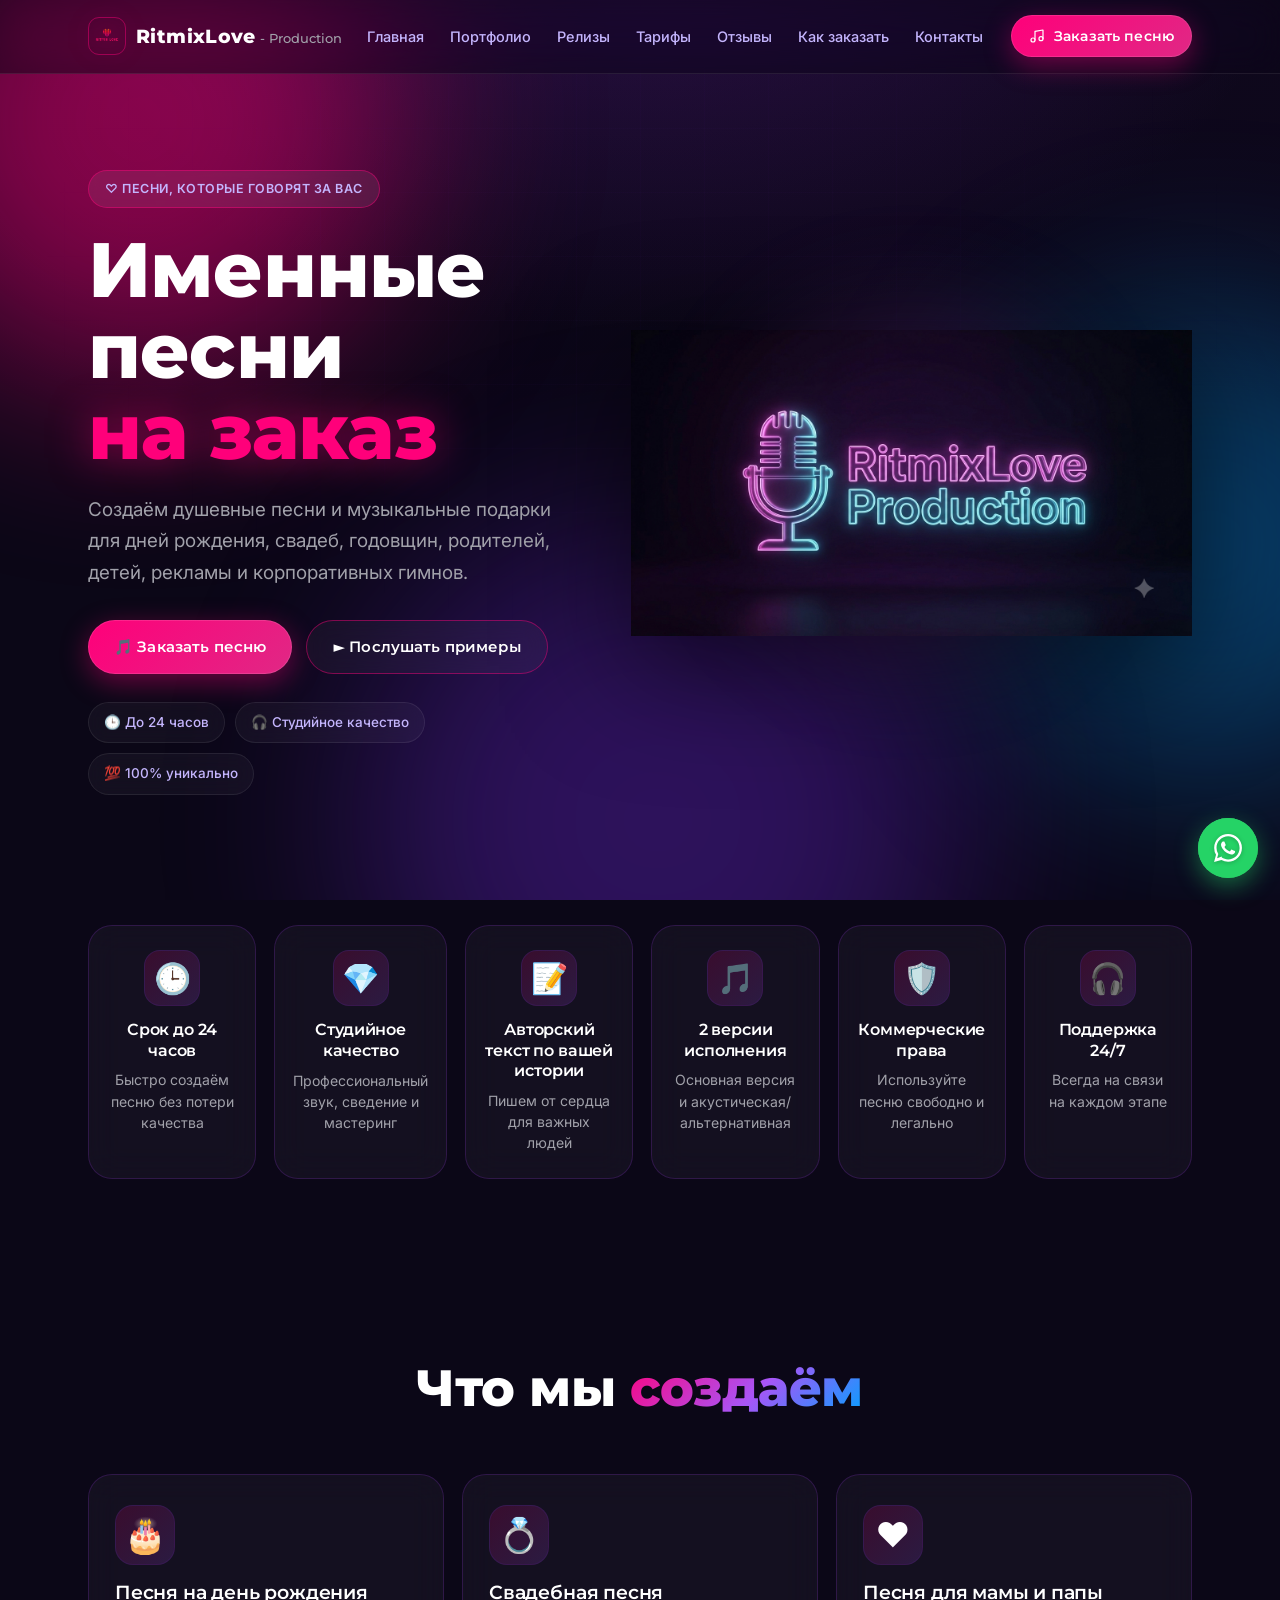
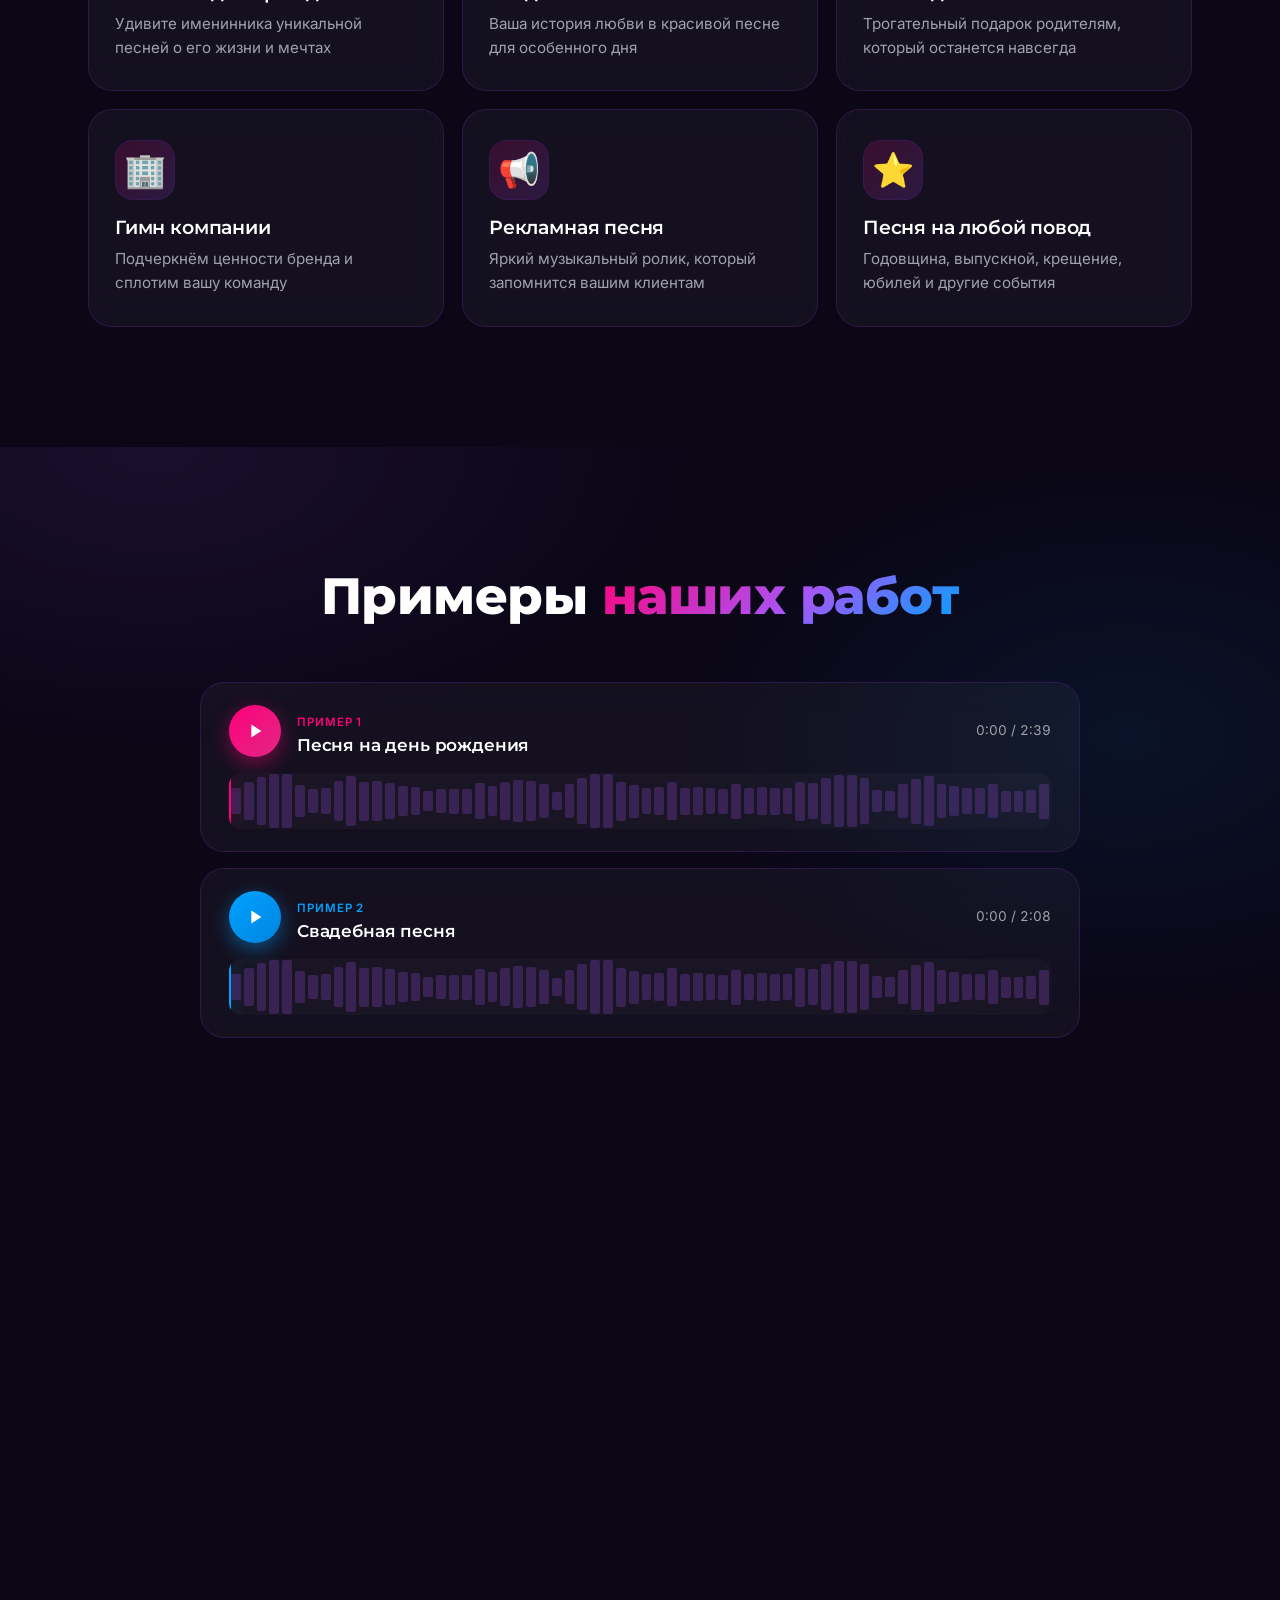
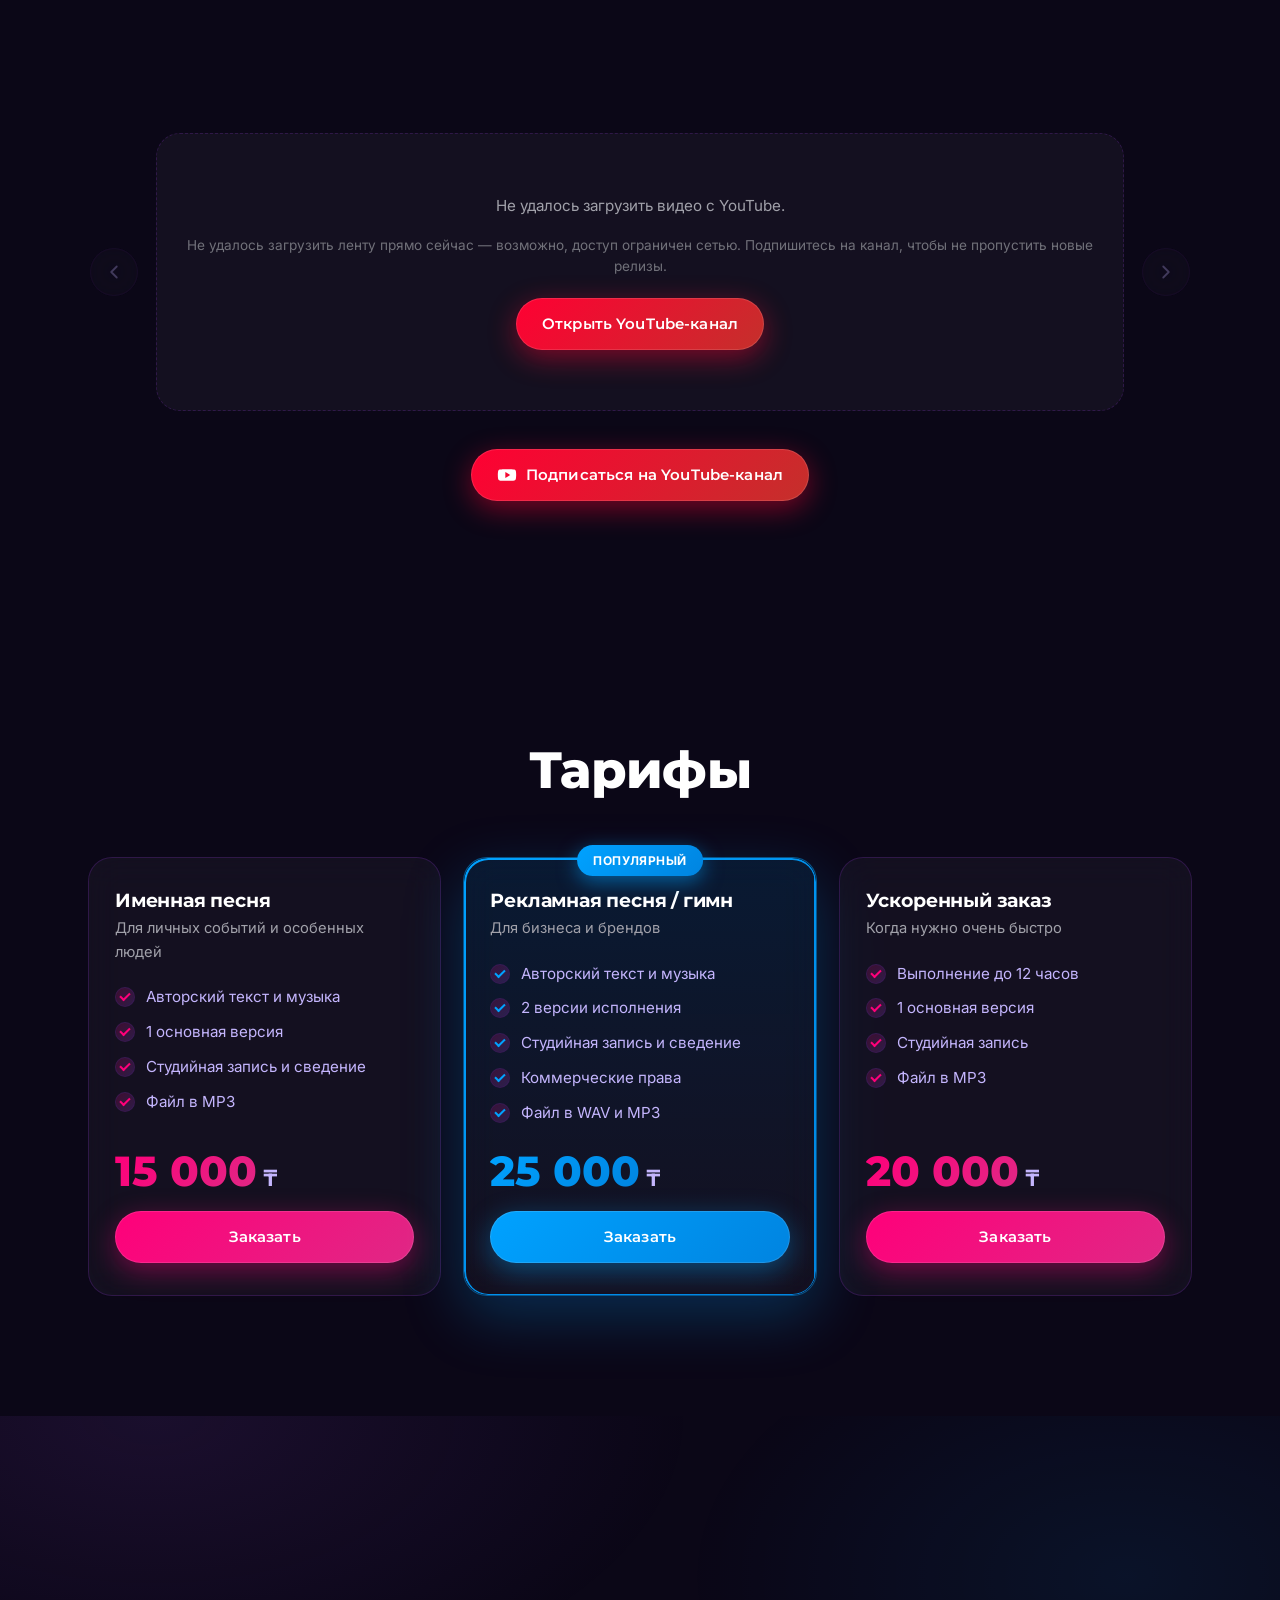
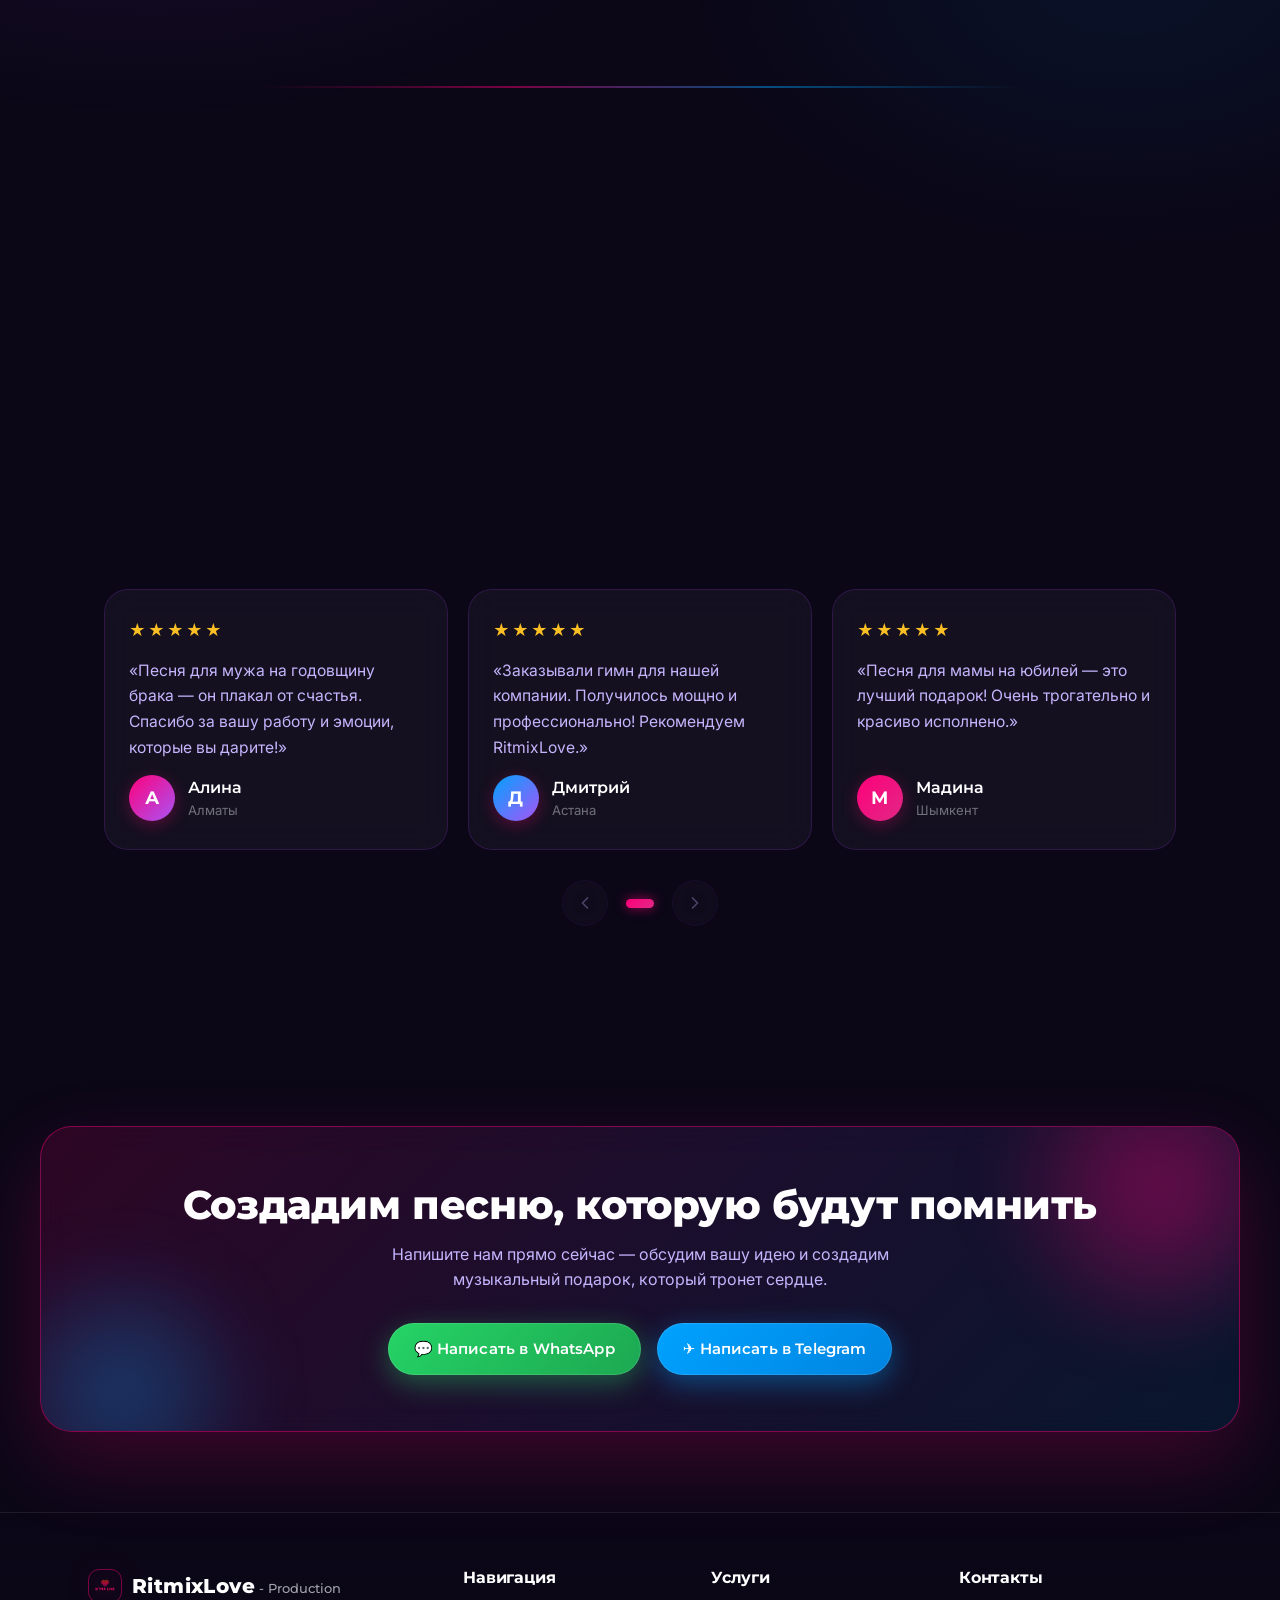
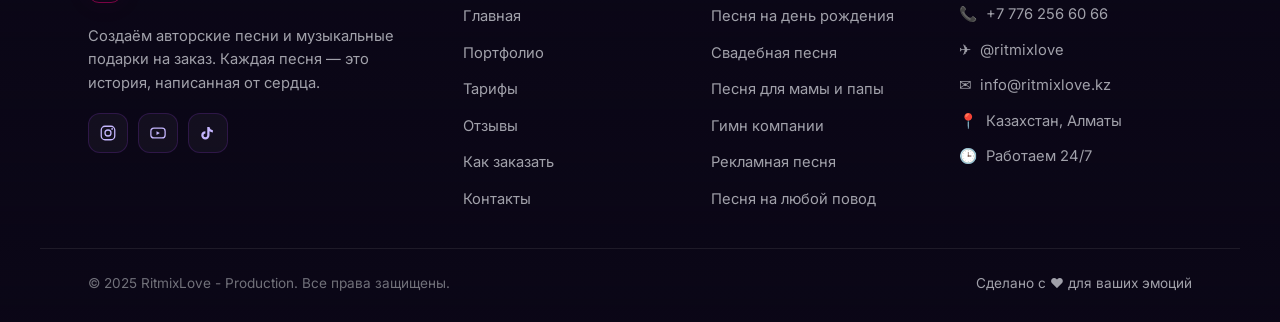
==== commit 01382562: "Replace microphone image with new_main_imeg.png, enlarge hero visual - Swap micro.png → new_main_ime" ====
--- a/index.html
+++ b/index.html
@@ -108,7 +108,7 @@
               <path d="M0 200 Q75 120 150 200 T300 200 T450 200 T600 200" fill="none" stroke="url(#waveGrad)" stroke-width="2.5"/>
             </g>
           </svg>
-          <img src="micro.png" alt="Студийный микрофон" class="hero__mic" width="645" height="416" />
+          <img src="new_main_imeg.png" alt="Студийное музыкальное оборудование" class="hero__mic" width="1408" height="768" />
         </div>
       </div>
     </section>
--- a/styles.css
+++ b/styles.css
@@ -221,7 +221,7 @@
 
 /* ---------- Hero ---------- */
 .hero { position: relative; padding: clamp(48px, 9vw, 96px) 0 clamp(40px, 6vw, 70px); }
-.hero__inner { display: grid; grid-template-columns: 1.05fr 0.95fr; gap: clamp(28px, 5vw, 56px); align-items: center; }
+.hero__inner { display: grid; grid-template-columns: 1fr 1.15fr; gap: clamp(28px, 5vw, 56px); align-items: center; }
 
 .hero__content { display: flex; flex-direction: column; align-items: flex-start; }
 
@@ -250,14 +250,14 @@
 .chip:hover { transform: translateY(-2px); border-color: var(--border-pink); color: var(--text); }
 
 /* Hero visual (microphone + wave) */
-.hero__visual { position: relative; display: grid; place-items: center; min-height: 340px; }
+.hero__visual { position: relative; display: grid; place-items: center; min-height: 460px; }
 .hero__visual-glow {
   position: absolute; inset: 8% 12%; border-radius: 50%;
   background: radial-gradient(circle, rgba(255,0,122,.32), rgba(168,85,247,.18) 50%, transparent 70%);
   filter: blur(50px); pointer-events: none;
 }
 .hero__mic {
-  position: relative; z-index: 2; width: 100%; max-width: 560px; height: auto;
+  position: relative; z-index: 2; width: 100%; max-width: 780px; height: auto;
   object-fit: contain; filter: drop-shadow(0 30px 60px rgba(0,0,0,.6));
   animation: micFloat 7s var(--ease) infinite;
 }
@@ -564,8 +564,8 @@
 
   .hero__inner { grid-template-columns: 1fr; }
   .hero__content { align-items: center; text-align: center; }
-  .hero__visual { order: -1; min-height: 280px; }
-  .hero__mic { max-width: 420px; }
+  .hero__visual { order: -1; min-height: 360px; }
+  .hero__mic { max-width: 560px; }
   .chips { justify-content: center; }
 
   .cards-grid--6 { grid-template-columns: repeat(3, 1fr); }
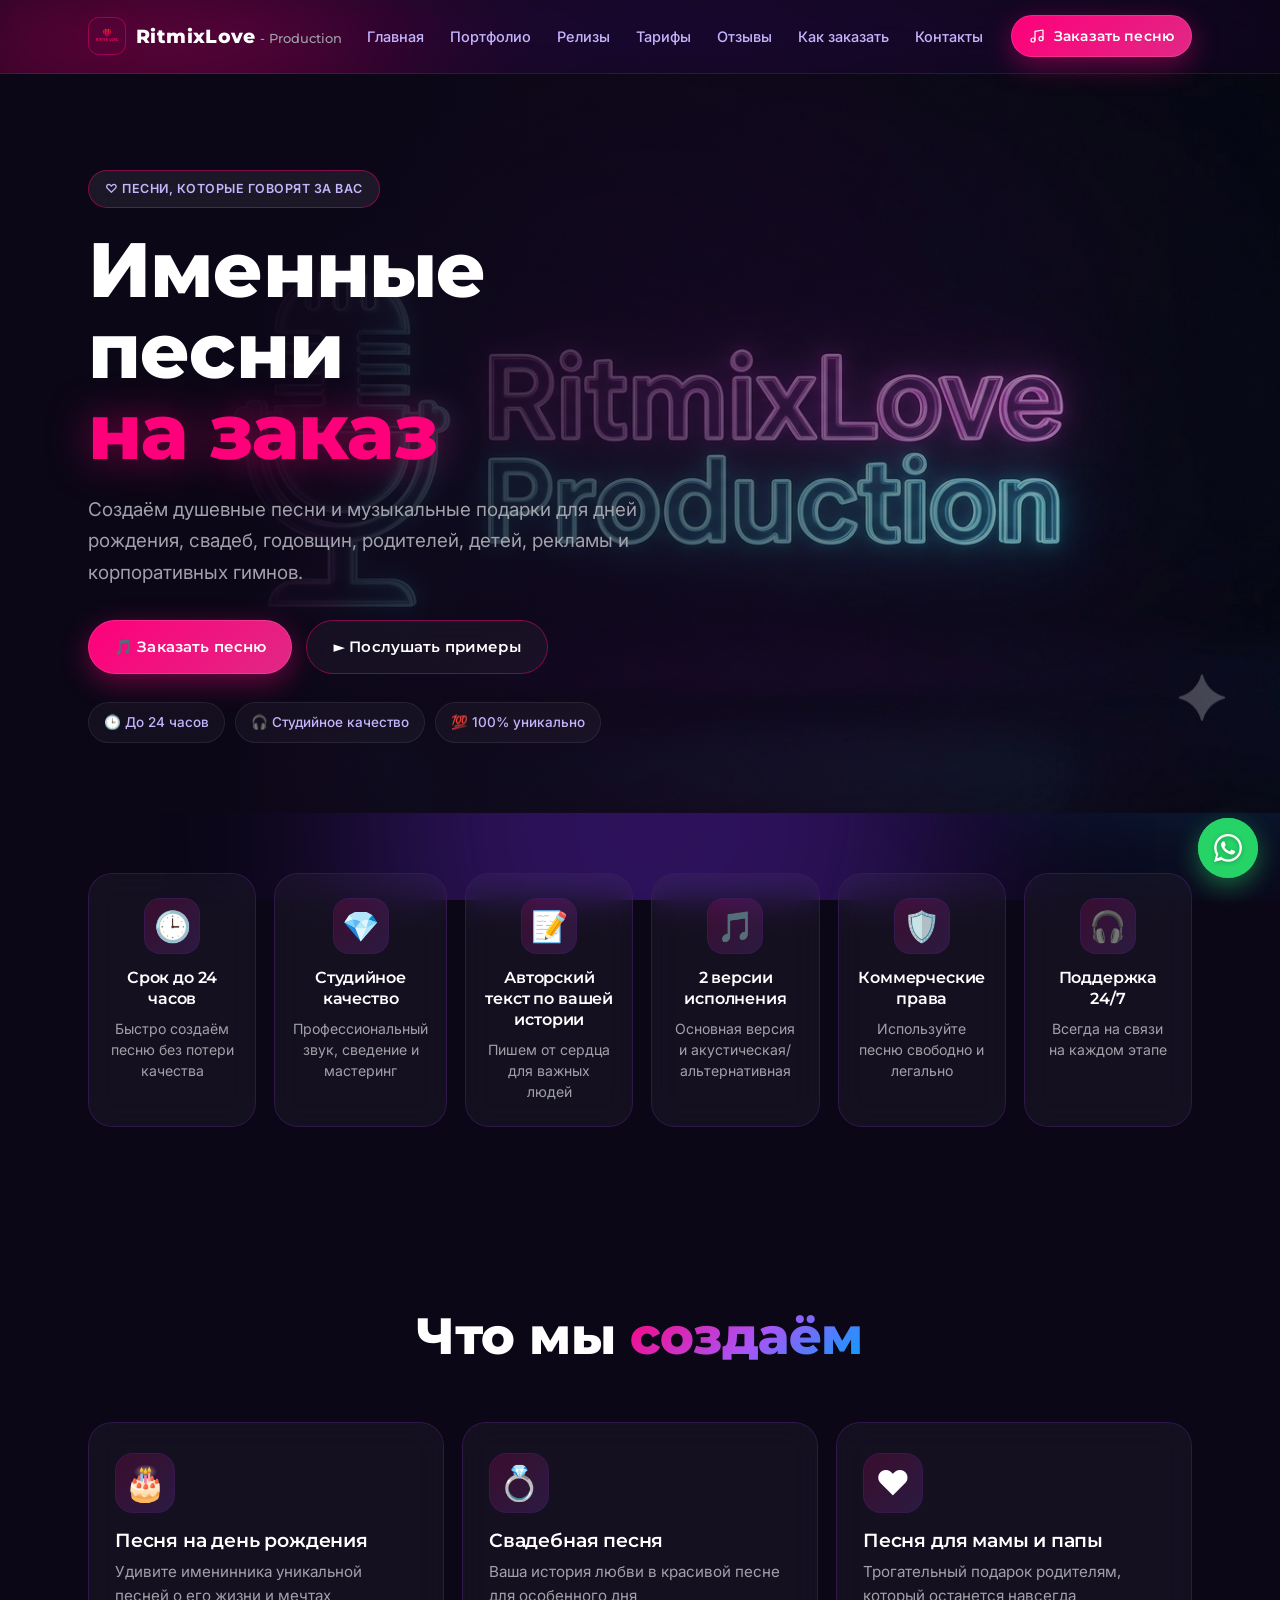
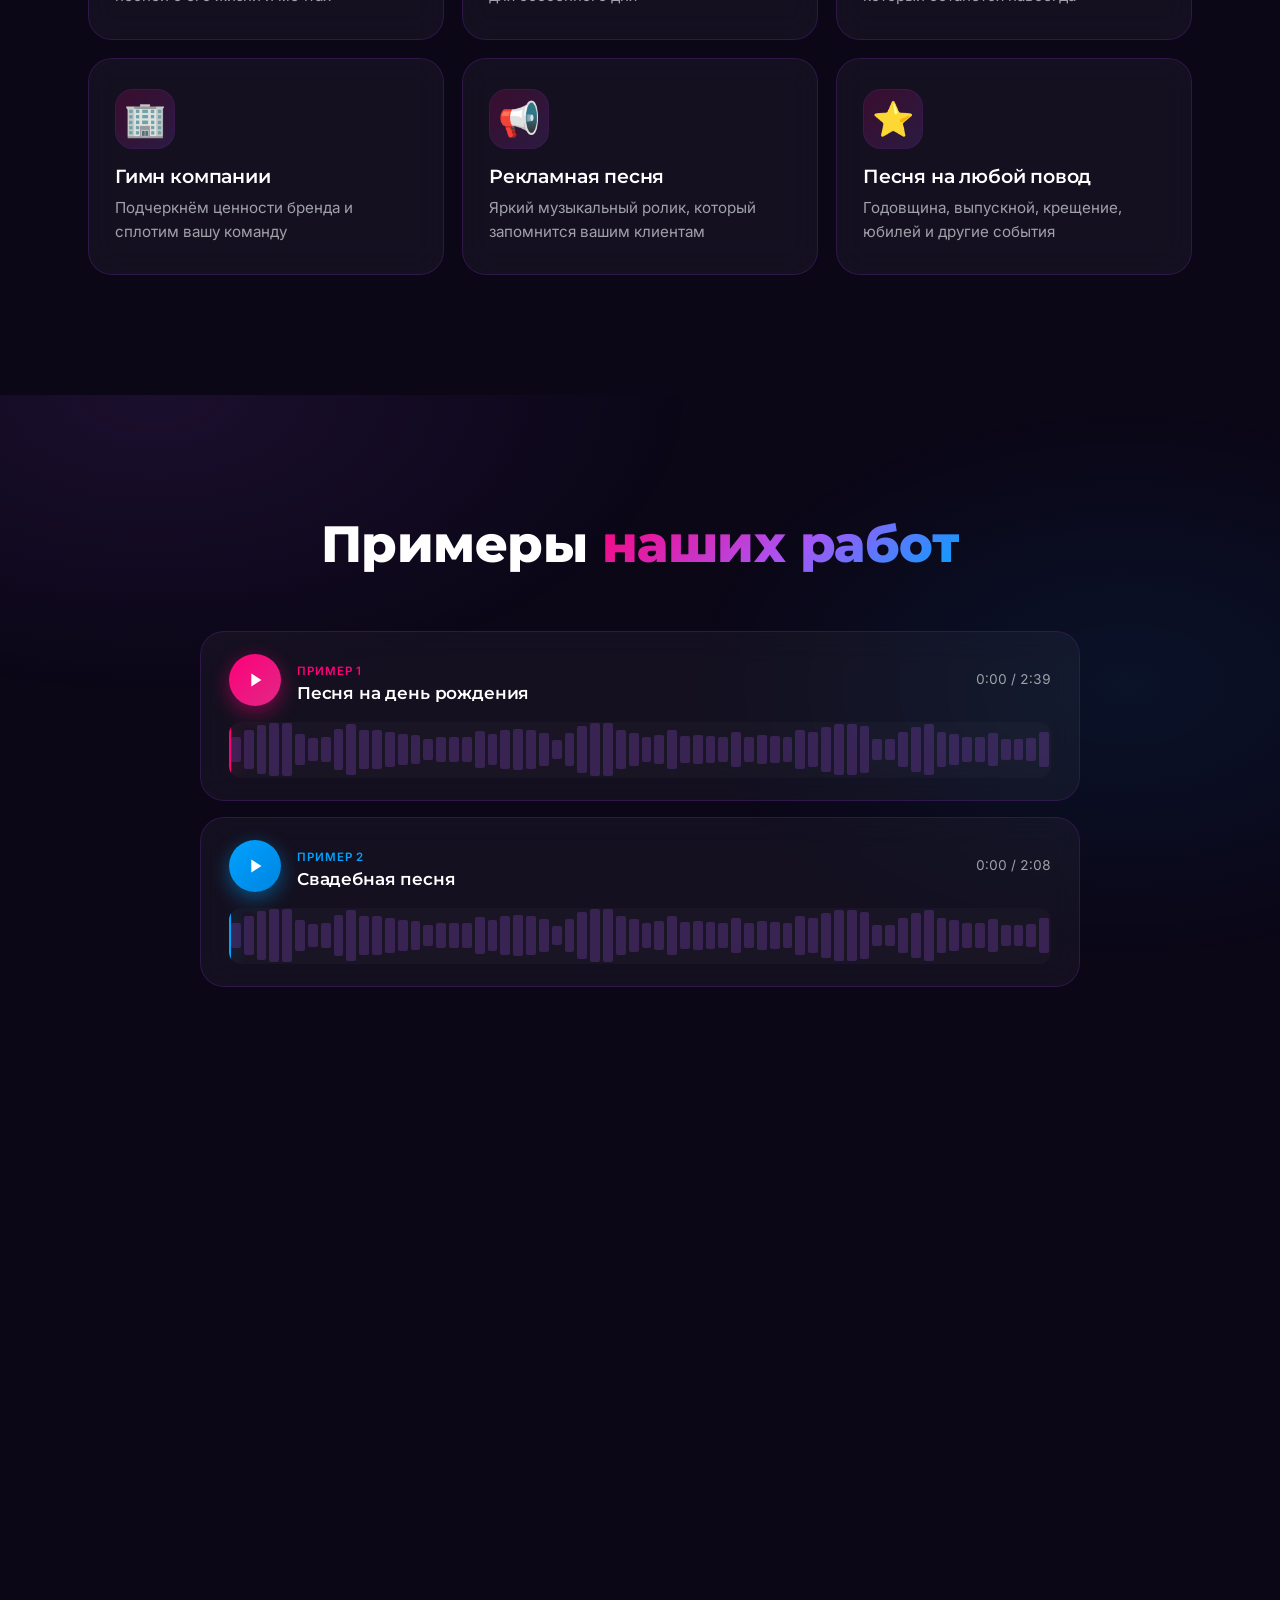
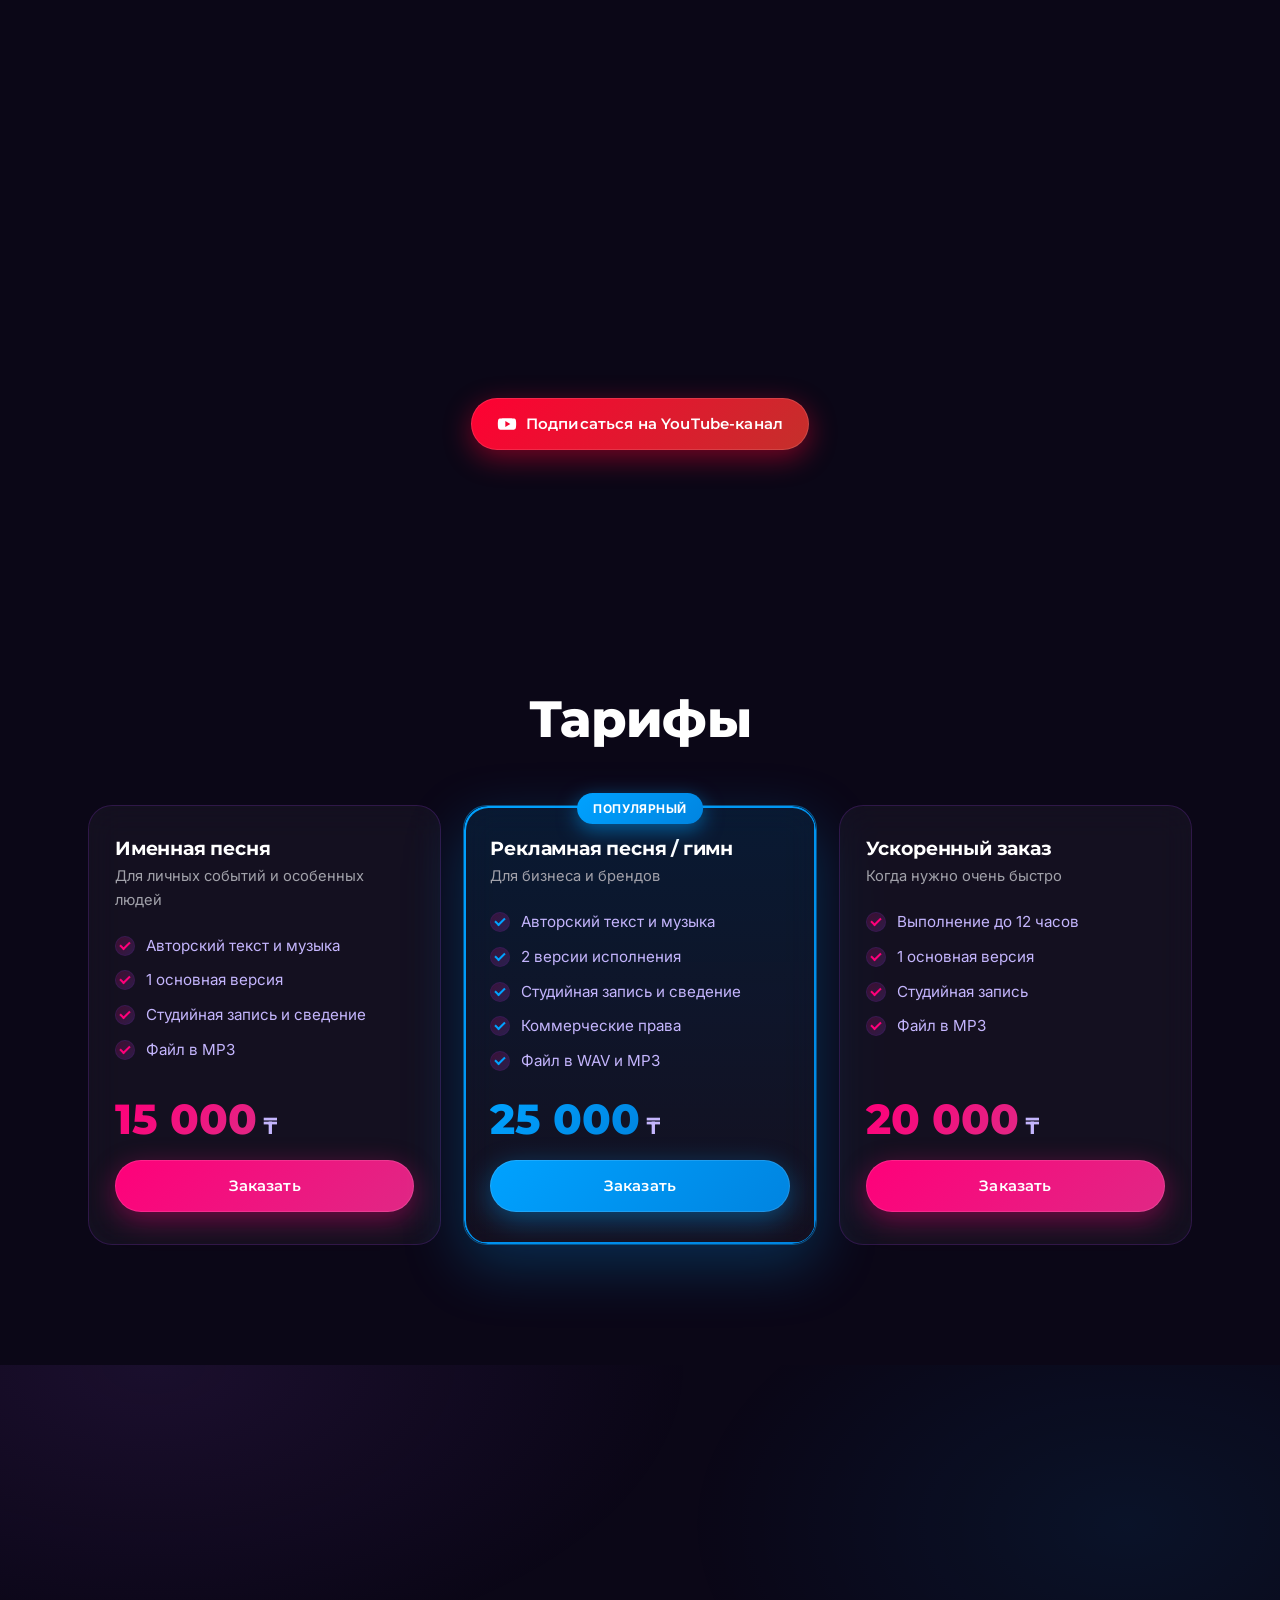
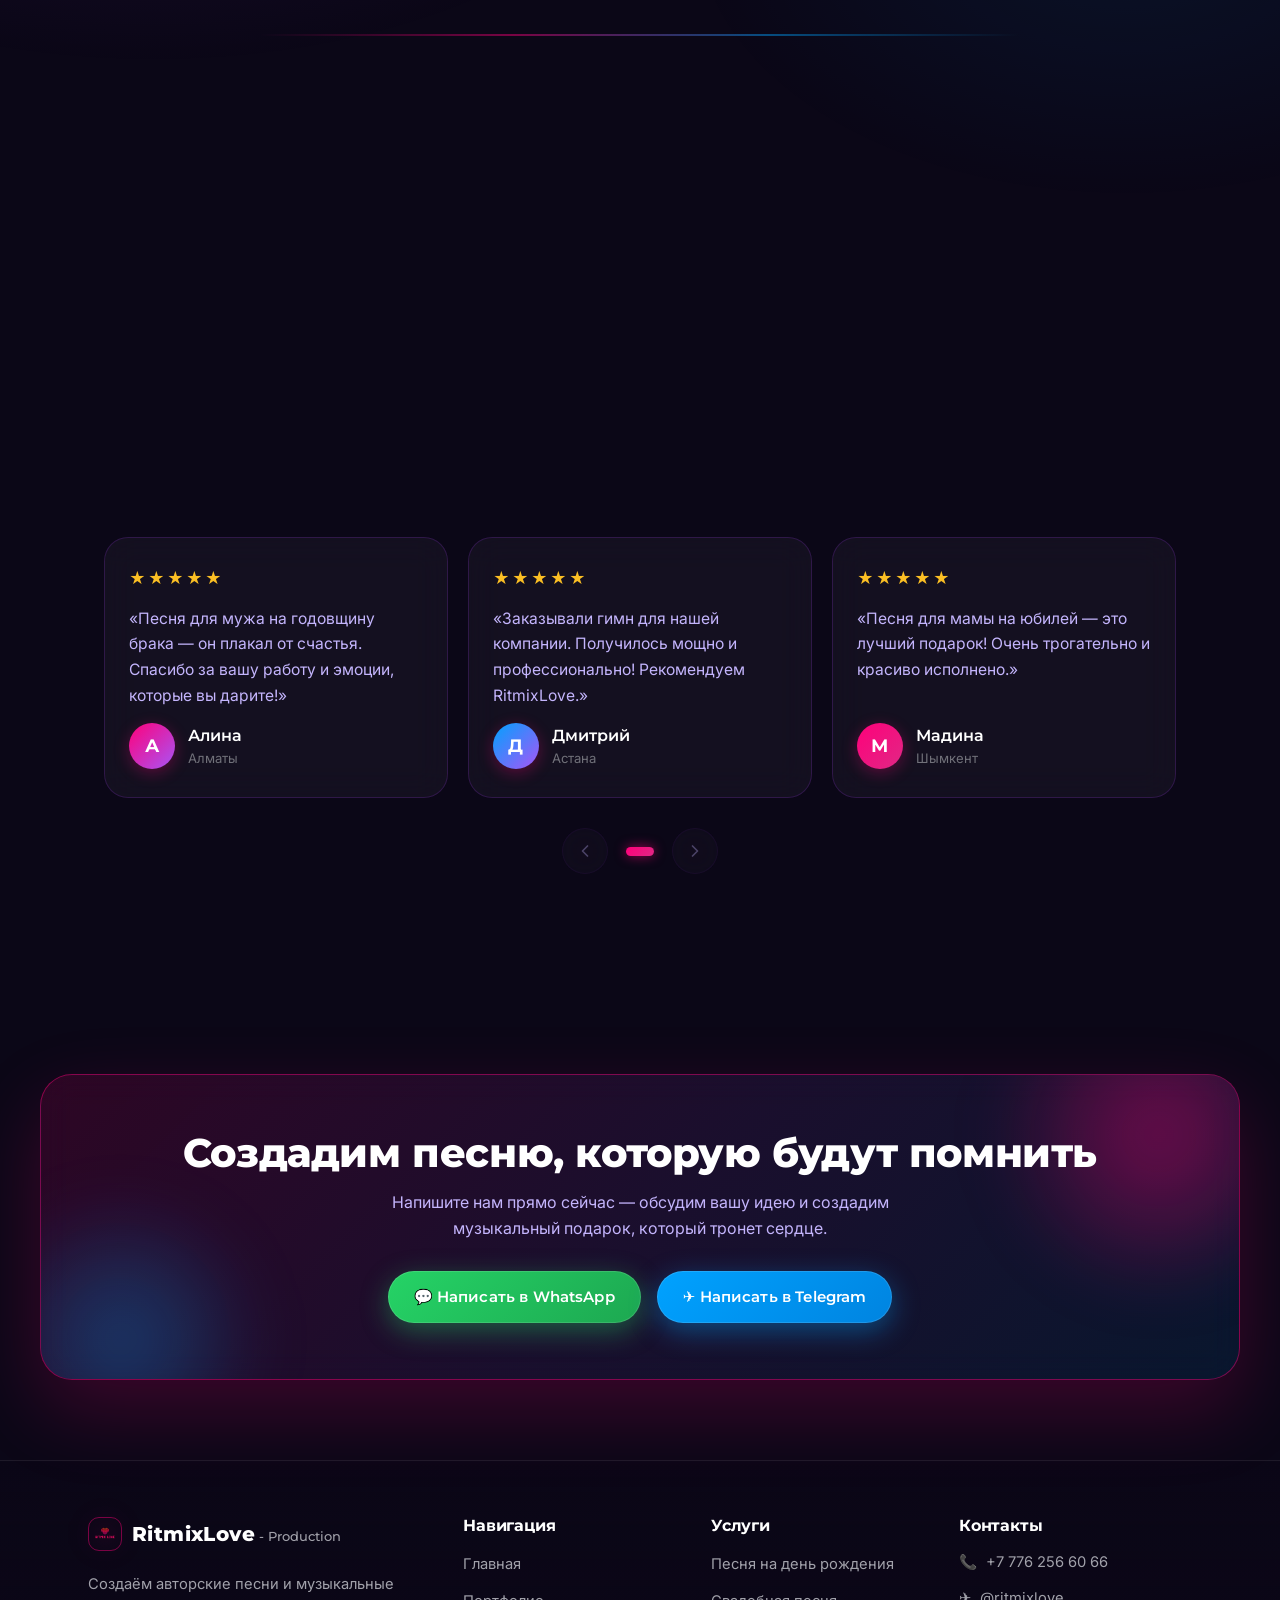
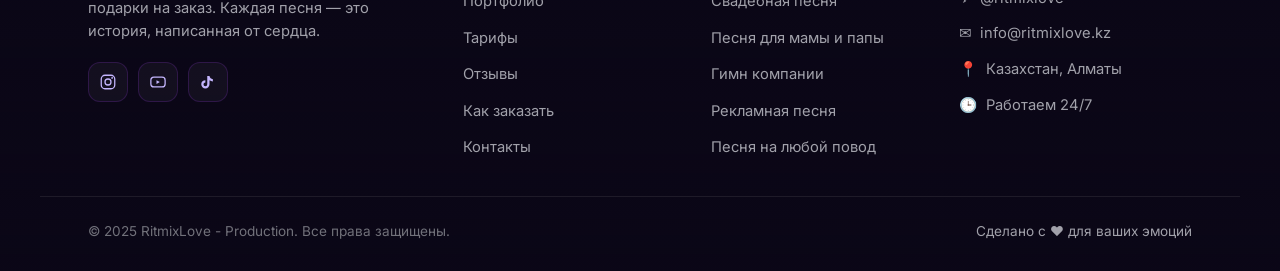
==== commit 6f9210ed: "Make hero image a full-bleed background instead of a separate picture - Set new_main_imeg.png as .he" ====
--- a/index.html
+++ b/index.html
@@ -89,26 +89,6 @@
             <li class="chip">🎧 Студийное качество</li>
             <li class="chip">💯 100% уникально</li>
           </ul>
-        </div>
-
-        <div class="hero__visual reveal" aria-hidden="true">
-          <div class="hero__visual-glow"></div>
-          <svg class="hero__wave" viewBox="0 0 600 400" preserveAspectRatio="none">
-            <defs>
-              <linearGradient id="waveGrad" x1="0" y1="0" x2="600" y2="0" gradientUnits="userSpaceOnUse">
-                <stop stop-color="#ff007a"/><stop offset="0.5" stop-color="#a855f7"/><stop offset="1" stop-color="#00a2ff"/>
-              </linearGradient>
-              <filter id="waveBlur"><feGaussianBlur stdDeviation="6"/></filter>
-            </defs>
-            <g filter="url(#waveBlur)" opacity="0.55">
-              <path d="M0 200 Q75 120 150 200 T300 200 T450 200 T600 200" fill="none" stroke="url(#waveGrad)" stroke-width="6"/>
-              <path d="M0 200 Q75 280 150 200 T300 200 T450 200 T600 200" fill="none" stroke="url(#waveGrad)" stroke-width="4" opacity="0.7"/>
-            </g>
-            <g opacity="0.9">
-              <path d="M0 200 Q75 120 150 200 T300 200 T450 200 T600 200" fill="none" stroke="url(#waveGrad)" stroke-width="2.5"/>
-            </g>
-          </svg>
-          <img src="new_main_imeg.png" alt="Студийное музыкальное оборудование" class="hero__mic" width="1408" height="768" />
         </div>
       </div>
     </section>
--- a/styles.css
+++ b/styles.css
@@ -220,10 +220,23 @@
 .mobile-menu .btn { margin-top: 12px; }
 
 /* ---------- Hero ---------- */
-.hero { position: relative; padding: clamp(48px, 9vw, 96px) 0 clamp(40px, 6vw, 70px); }
-.hero__inner { display: grid; grid-template-columns: 1fr 1.15fr; gap: clamp(28px, 5vw, 56px); align-items: center; }
-
-.hero__content { display: flex; flex-direction: column; align-items: flex-start; }
+.hero {
+  position: relative;
+  padding: clamp(48px, 9vw, 96px) 0 clamp(40px, 6vw, 70px);
+  background-image: url("new_main_imeg.png");
+  background-size: cover;
+  background-position: center;
+  background-repeat: no-repeat;
+  overflow-x: clip;
+}
+.hero::before {
+  content: "";
+  position: absolute; inset: 0; z-index: 0; pointer-events: none;
+  background: linear-gradient(100deg, #0b0717 0%, rgba(11,7,23,0.96) 24%, rgba(11,7,23,0.62) 52%, rgba(11,7,23,0.12) 100%);
+}
+.hero__inner { position: relative; z-index: 1; }
+
+.hero__content { display: flex; flex-direction: column; align-items: flex-start; max-width: 560px; }
 
 .eyebrow {
   display: inline-flex; align-items: center; gap: 8px;
@@ -248,24 +261,6 @@
   transition: border-color .3s, transform .3s, color .3s;
 }
 .chip:hover { transform: translateY(-2px); border-color: var(--border-pink); color: var(--text); }
-
-/* Hero visual (microphone + wave) */
-.hero__visual { position: relative; display: grid; place-items: center; min-height: 460px; }
-.hero__visual-glow {
-  position: absolute; inset: 8% 12%; border-radius: 50%;
-  background: radial-gradient(circle, rgba(255,0,122,.32), rgba(168,85,247,.18) 50%, transparent 70%);
-  filter: blur(50px); pointer-events: none;
-}
-.hero__mic {
-  position: relative; z-index: 2; width: 100%; max-width: 780px; height: auto;
-  object-fit: contain; filter: drop-shadow(0 30px 60px rgba(0,0,0,.6));
-  animation: micFloat 7s var(--ease) infinite;
-}
-@keyframes micFloat { 0%,100%{transform:translateY(0)} 50%{transform:translateY(-14px)} }
-.hero__wave {
-  position: absolute; inset: 0; width: 100%; height: 100%; z-index: 1;
-  pointer-events: none; mix-blend-mode: screen;
-}
 
 /* ---------- Section heading ---------- */
 .section__head { max-width: 720px; margin: 0 auto clamp(38px,6vw,58px); text-align: center; }
@@ -562,10 +557,8 @@
   .nav-cta { display: none; }
   .nav-toggle { display: flex; }
 
-  .hero__inner { grid-template-columns: 1fr; }
-  .hero__content { align-items: center; text-align: center; }
-  .hero__visual { order: -1; min-height: 360px; }
-  .hero__mic { max-width: 560px; }
+  .hero__content { align-items: center; text-align: center; max-width: none; }
+  .hero::before { background: linear-gradient(180deg, rgba(11,7,23,0.5) 0%, rgba(11,7,23,0.42) 32%, rgba(11,7,23,0.8) 72%, rgba(11,7,23,0.95) 100%); }
   .chips { justify-content: center; }
 
   .cards-grid--6 { grid-template-columns: repeat(3, 1fr); }
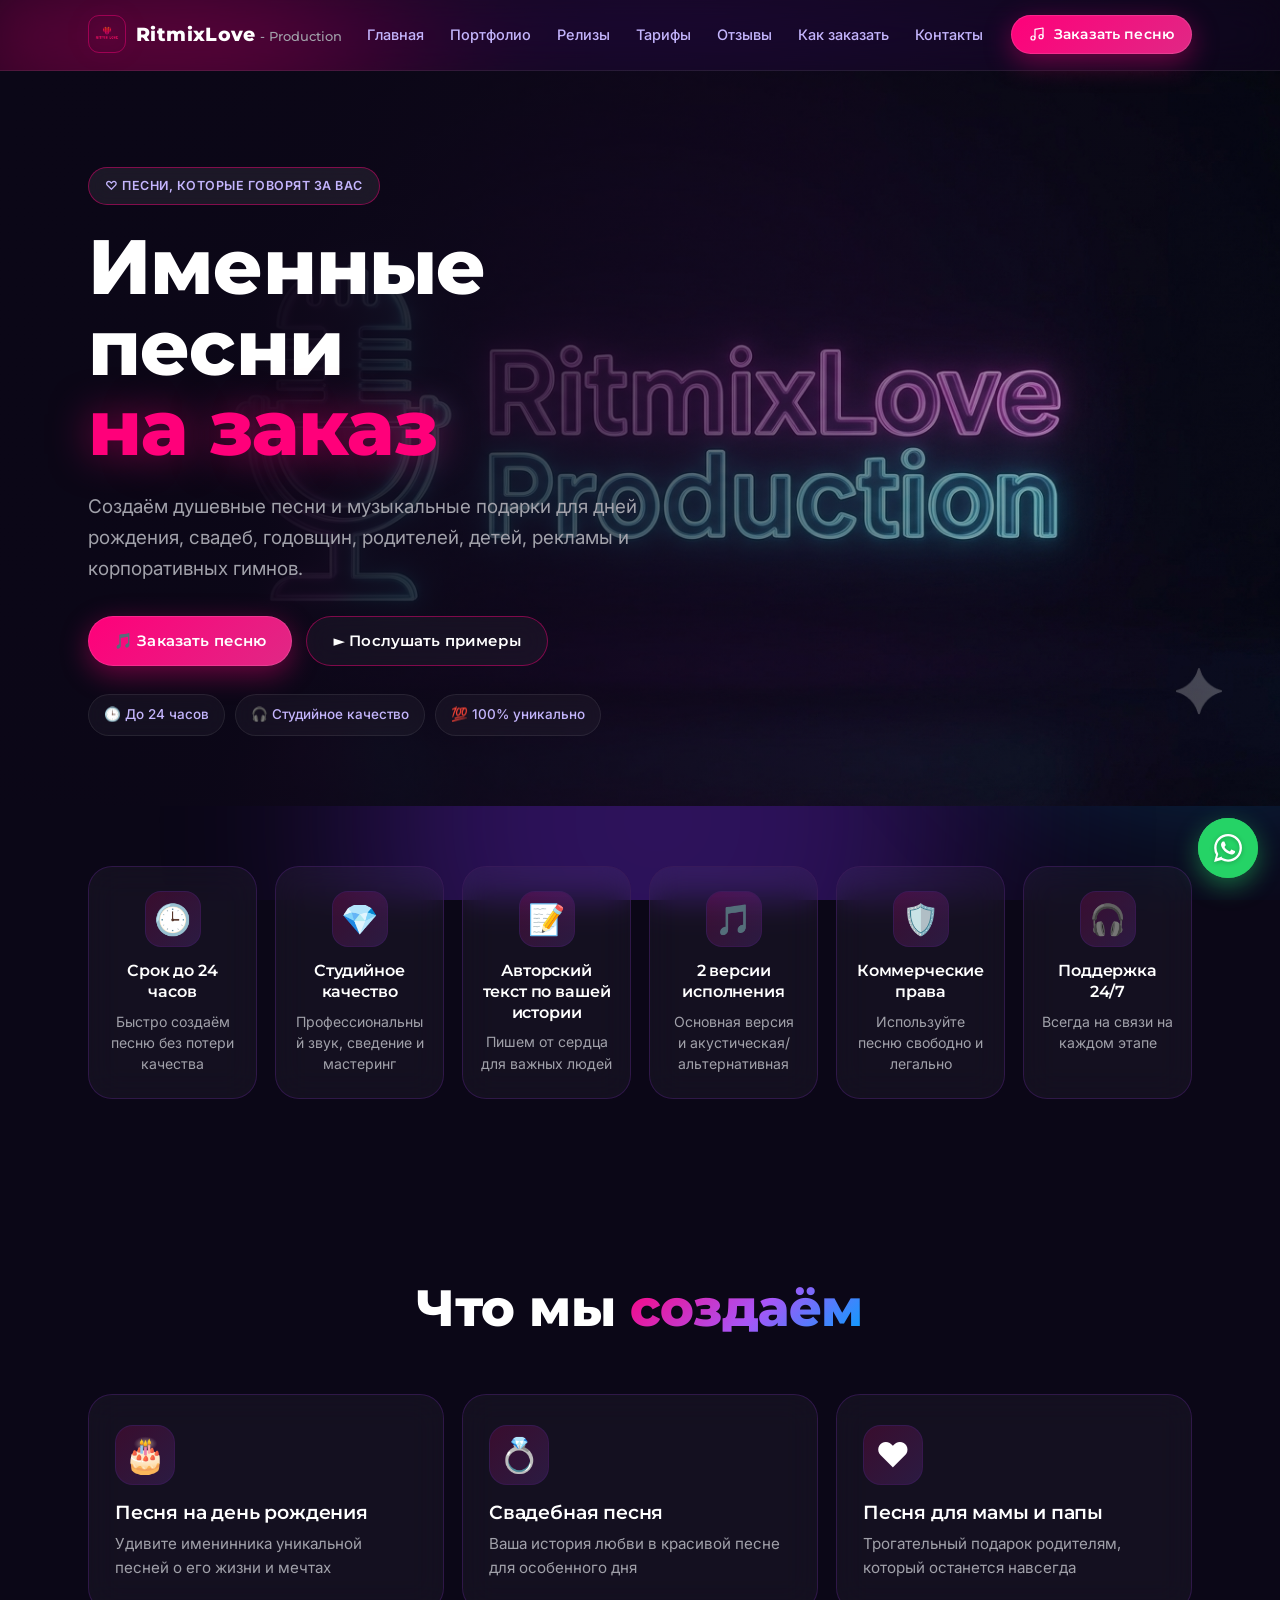
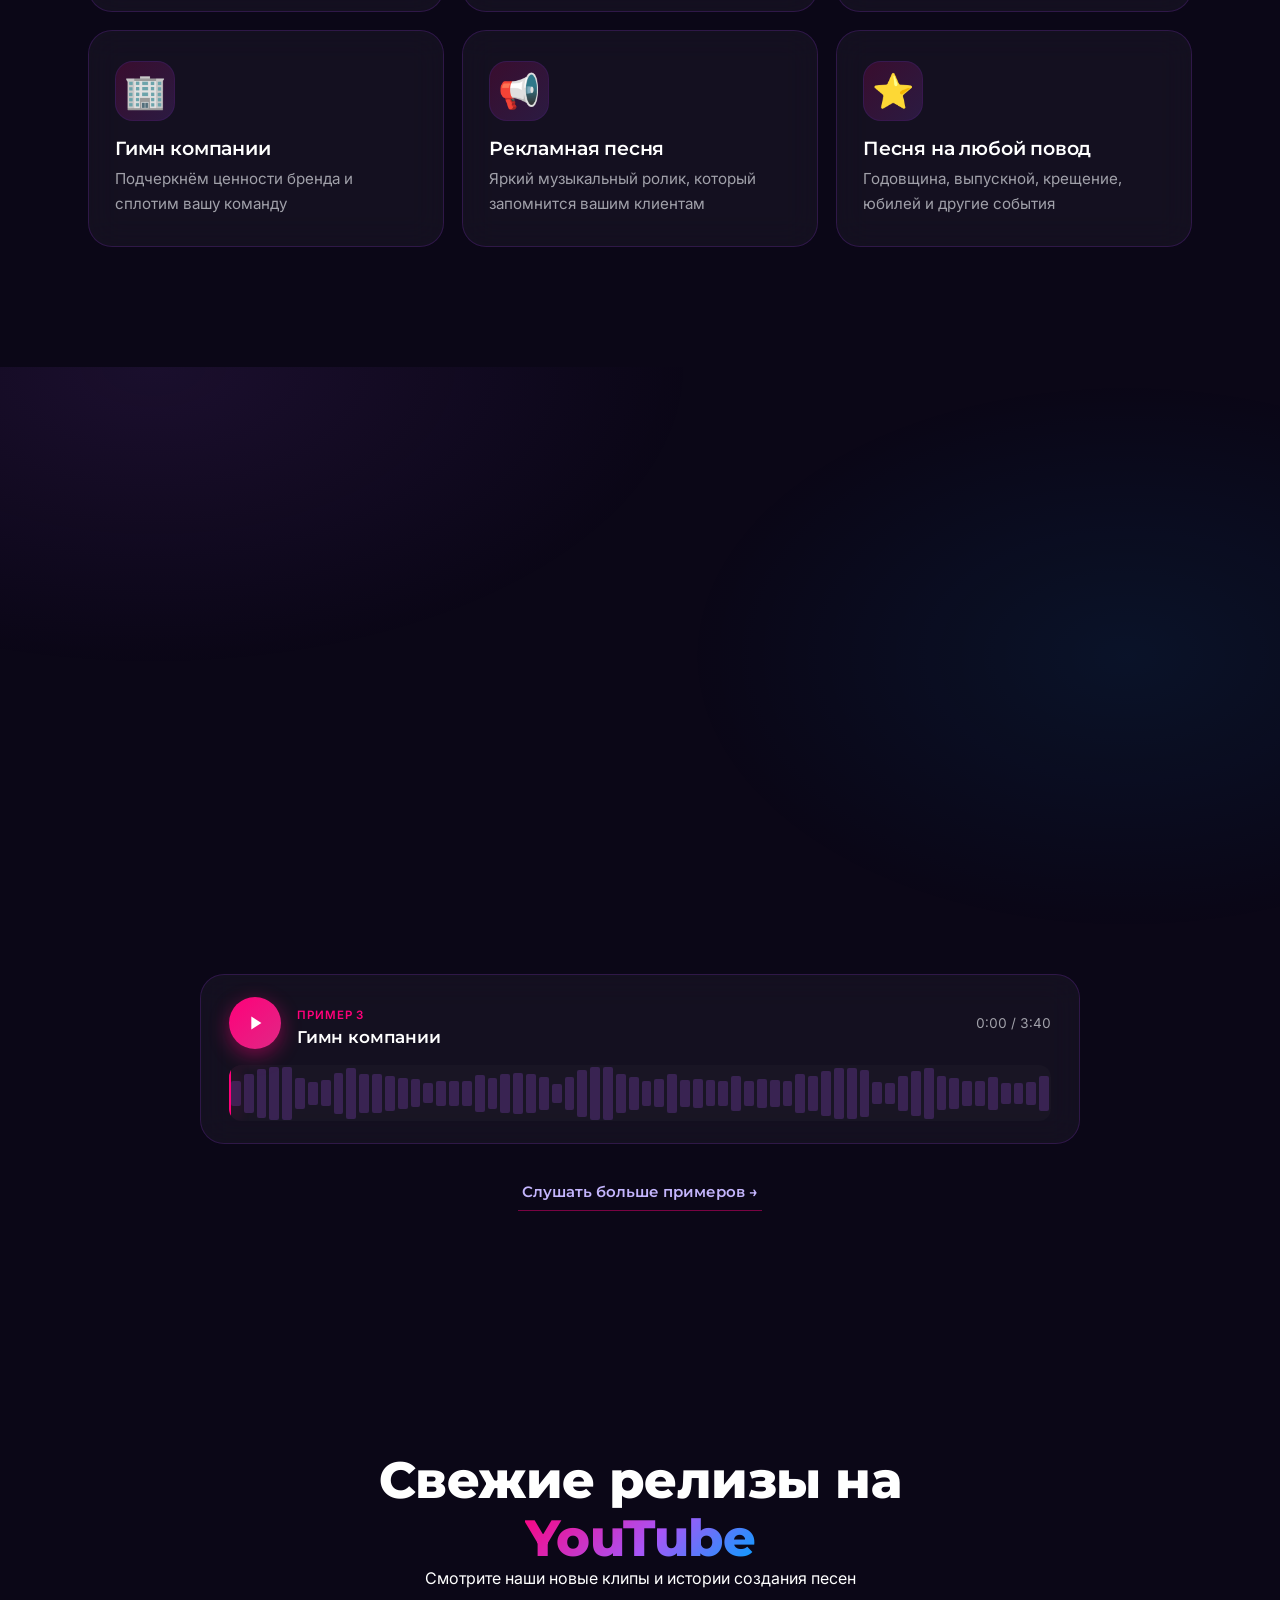
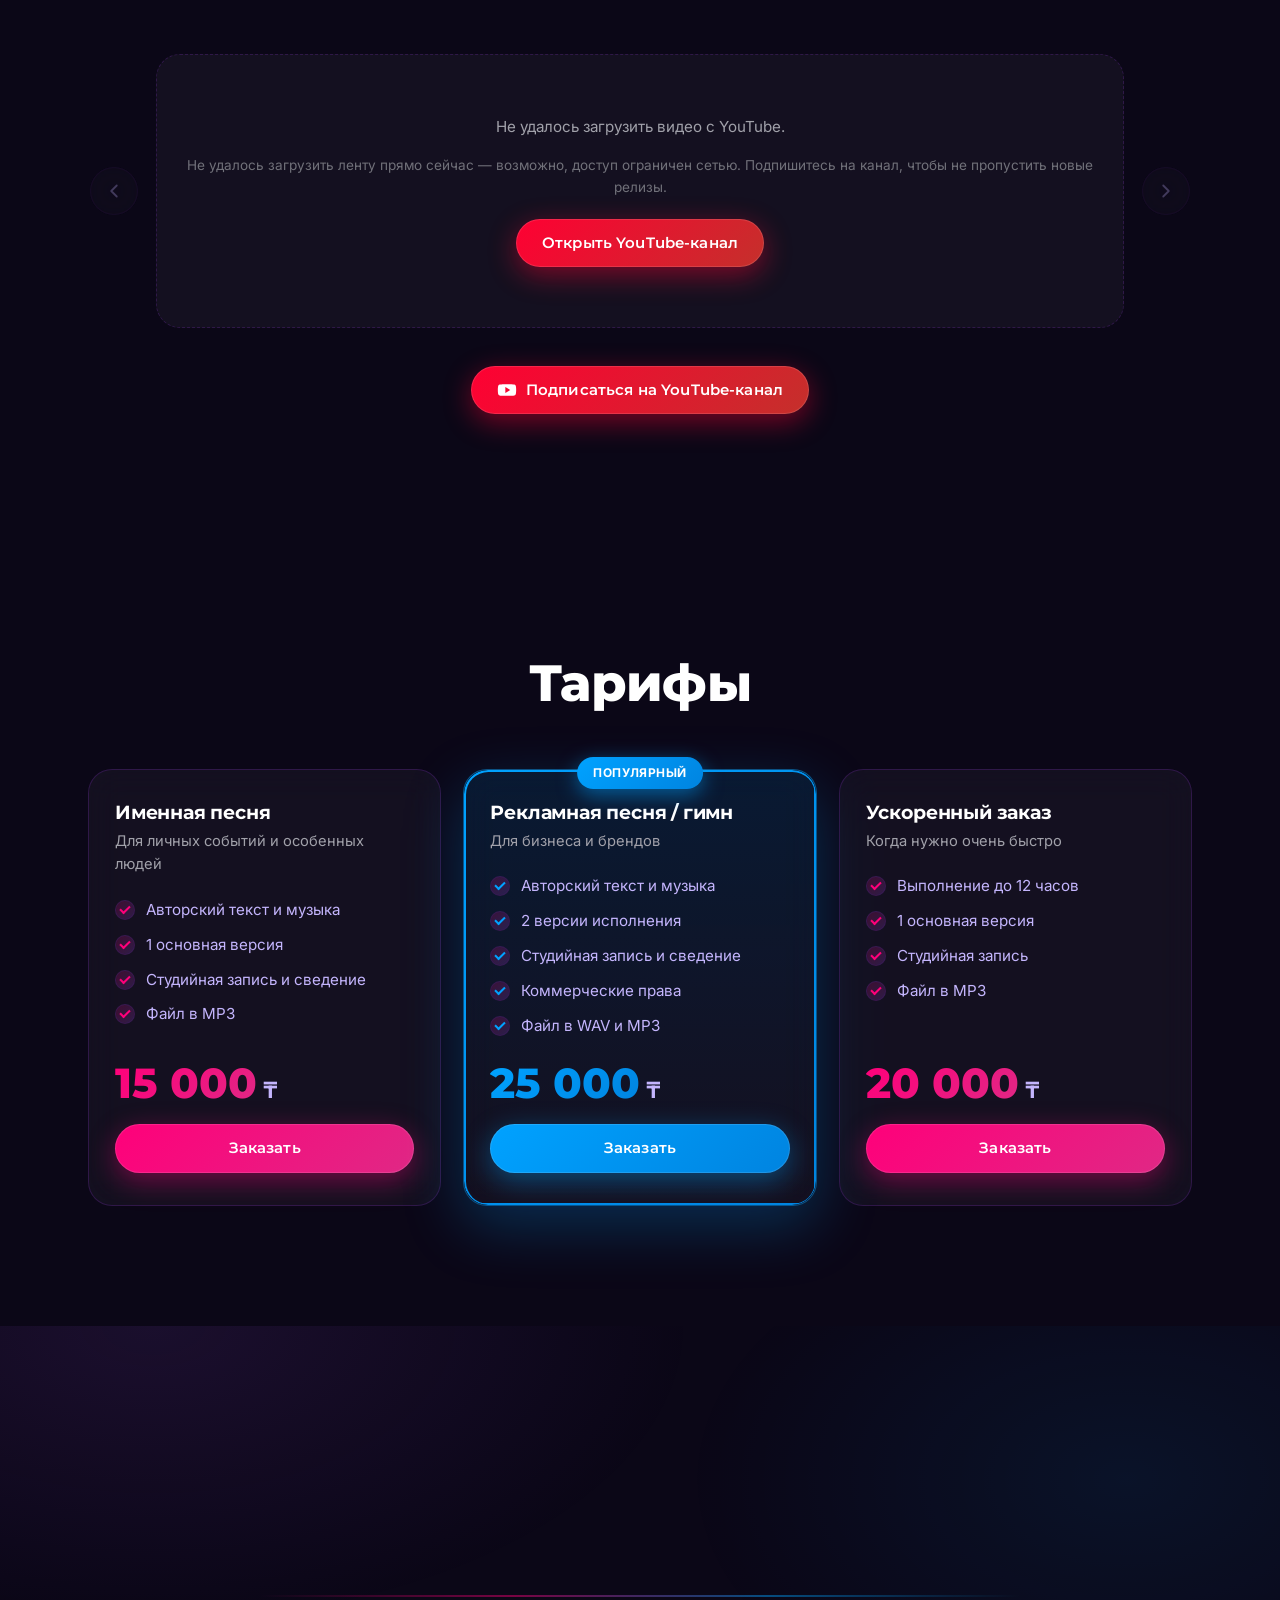
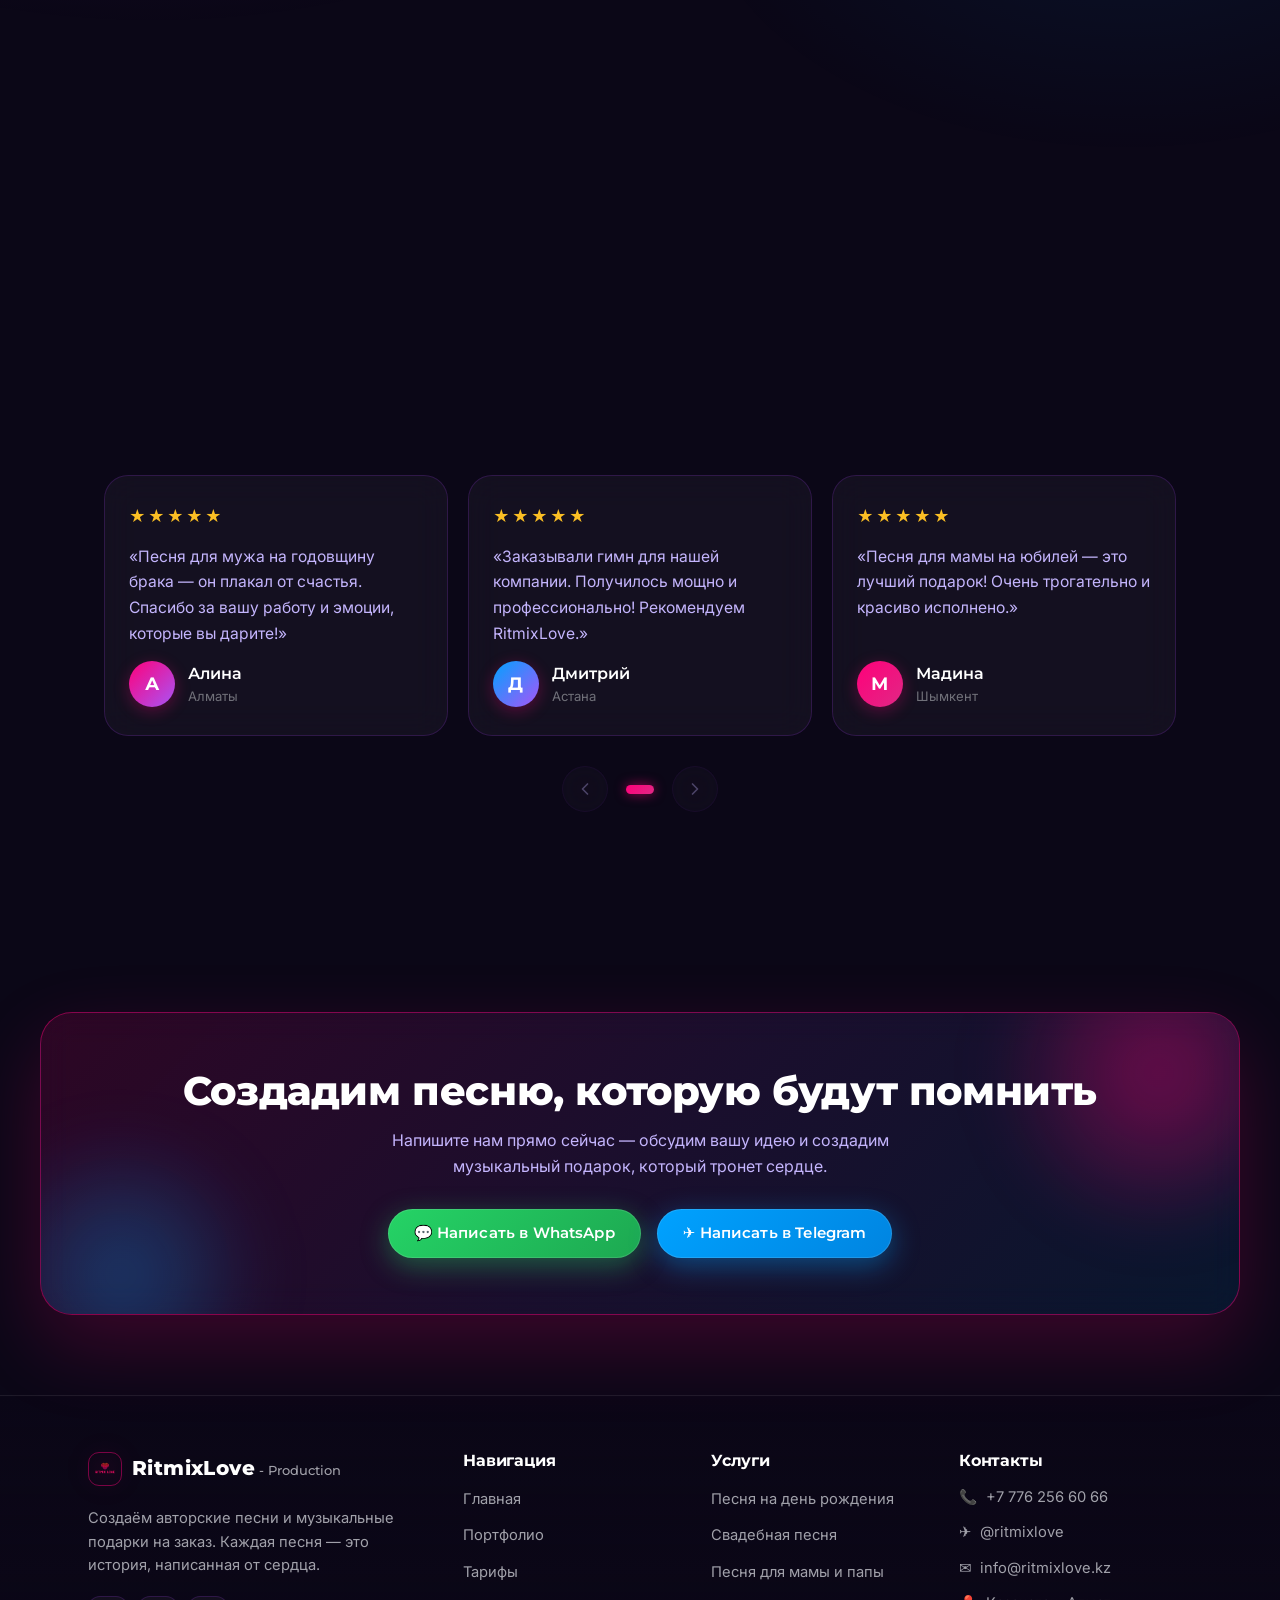
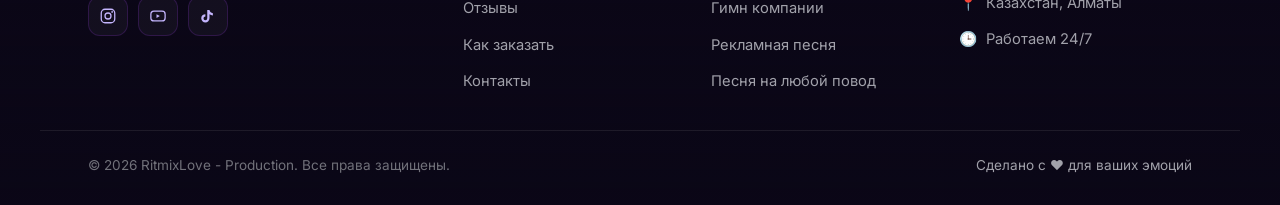
==== commit aaeea5da: "Fix Decap CMS params.mediaFolder is not allowed to be empty error" ====
--- a/index.html
+++ b/index.html
@@ -12,6 +12,11 @@
   <link href="https://fonts.googleapis.com/css2?family=Montserrat:wght@500;600;700;800&family=Inter:wght@400;500;600;700&display=swap" rel="stylesheet" />
 
   <link rel="stylesheet" href="styles.css" />
+  <style>
+    /* Brief hold while CMS content loads — avoids empty flash */
+    html.cms-loading body > *:not(.bg-layers) { visibility: hidden; }
+    html.cms-ready body > * { visibility: visible; }
+  </style>
 </head>
 <body>
   <!-- Decorative background -->
@@ -31,17 +36,10 @@
       </a>
 
       <nav class="nav-links" aria-label="Основная навигация">
-        <a href="#home">Главная</a>
-        <a href="#portfolio">Портфолио</a>
-        <a href="#youtube">Релизы</a>
-        <a href="#pricing">Тарифы</a>
-        <a href="#reviews">Отзывы</a>
-        <a href="#process">Как заказать</a>
-        <a href="#contacts">Контакты</a>
+        <!-- filled by cms.js -->
       </nav>
 
-      <a href="https://wa.me/77762566066?text=%D0%97%D0%B4%D1%80%D0%B0%D0%B2%D1%81%D1%82%D0%B2%D1%83%D0%B9%D1%82%D0%B5%21%20%D0%A5%D0%BE%D1%87%D1%83%20%D0%B7%D0%B0%D0%BA%D0%B0%D0%B7%D0%B0%D1%82%D1%8C%20%D0%BF%D0%B5%D1%81%D0%BD%D1%8E%20%D0%BD%D0%B0%20%D0%B7%D0%B0%D0%BA%D0%B0%D0%B7.%20%D0%9F%D0%BE%D0%B4%D1%81%D0%BA%D0%B0%D0%B6%D0%B8%D1%82%D0%B5%2C%20%D0%BF%D0%BE%D0%B6%D0%B0%D0%BB%D1%83%D0%B9%D1%81%D1%82%D0%B0%2C%20%D0%BF%D0%BE%20%D1%83%D1%81%D0%BB%D0%BE%D0%B2%D0%B8%D1%8F%D0%BC." target="_blank" rel="noopener" class="btn btn--primary btn--sm nav-cta">
-        <svg width="16" height="16" viewBox="0 0 24 24" fill="none" aria-hidden="true"><path d="M9 18V5l12-2v13" stroke="currentColor" stroke-width="1.8" stroke-linecap="round" stroke-linejoin="round"/><circle cx="6" cy="18" r="3" stroke="currentColor" stroke-width="1.8"/><circle cx="18" cy="16" r="3" stroke="currentColor" stroke-width="1.8"/></svg>
+      <a href="#" target="_blank" rel="noopener" class="btn btn--primary btn--sm nav-cta">
         Заказать песню
       </a>
 
@@ -51,14 +49,7 @@
     </div>
 
     <div class="mobile-menu" id="mobileMenu">
-      <a href="#home">Главная</a>
-      <a href="#portfolio">Портфолио</a>
-      <a href="#youtube">Релизы</a>
-      <a href="#pricing">Тарифы</a>
-      <a href="#reviews">Отзывы</a>
-      <a href="#process">Как заказать</a>
-      <a href="#contacts">Контакты</a>
-      <a href="https://wa.me/77762566066?text=%D0%97%D0%B4%D1%80%D0%B0%D0%B2%D1%81%D1%82%D0%B2%D1%83%D0%B9%D1%82%D0%B5%21%20%D0%A5%D0%BE%D1%87%D1%83%20%D0%B7%D0%B0%D0%BA%D0%B0%D0%B7%D0%B0%D1%82%D1%8C%20%D0%BF%D0%B5%D1%81%D0%BD%D1%8E%20%D0%BD%D0%B0%20%D0%B7%D0%B0%D0%BA%D0%B0%D0%B7.%20%D0%9F%D0%BE%D0%B4%D1%81%D0%BA%D0%B0%D0%B6%D0%B8%D1%82%D0%B5%2C%20%D0%BF%D0%BE%D0%B6%D0%B0%D0%BB%D1%83%D0%B9%D1%81%D1%82%D0%B0%2C%20%D0%BF%D0%BE%20%D1%83%D1%81%D0%BB%D0%BE%D0%B2%D0%B8%D1%8F%D0%BC." target="_blank" rel="noopener" class="btn btn--primary">Заказать песню</a>
+      <!-- filled by cms.js -->
     </div>
   </header>
 
@@ -67,28 +58,7 @@
     <section class="hero" id="home">
       <div class="container hero__inner">
         <div class="hero__content">
-          <span class="eyebrow reveal">♡ ПЕСНИ, КОТОРЫЕ ГОВОРЯТ ЗА ВАС</span>
-
-          <h1 class="hero__title reveal">
-            Именные песни<br />
-            <span class="hero__title--accent">на заказ</span>
-          </h1>
-
-          <p class="hero__subtitle reveal">
-            Создаём душевные песни и музыкальные подарки для дней рождения, свадеб,
-            годовщин, родителей, детей, рекламы и корпоративных гимнов.
-          </p>
-
-          <div class="hero__actions reveal">
-            <a href="#pricing" class="btn btn--primary">🎵 Заказать песню</a>
-            <a href="#portfolio" class="btn btn--ghost">► Послушать примеры</a>
-          </div>
-
-          <ul class="chips reveal" aria-label="Ключевые преимущества">
-            <li class="chip">🕒 До 24 часов</li>
-            <li class="chip">🎧 Студийное качество</li>
-            <li class="chip">💯 100% уникально</li>
-          </ul>
+          <!-- filled by cms.js from content/site.json -->
         </div>
       </div>
     </section>
@@ -96,37 +66,8 @@
     <!-- ============ ADVANTAGES ============ -->
     <section class="section section--tight" id="advantages">
       <div class="container">
-        <div class="cards-grid cards-grid--6">
-          <article class="adv-card reveal">
-            <span class="adv-card__icon">🕒</span>
-            <h3 class="adv-card__title">Срок до 24 часов</h3>
-            <p class="adv-card__text">Быстро создаём песню без потери качества</p>
-          </article>
-          <article class="adv-card reveal">
-            <span class="adv-card__icon">💎</span>
-            <h3 class="adv-card__title">Студийное качество</h3>
-            <p class="adv-card__text">Профессиональный звук, сведение и мастеринг</p>
-          </article>
-          <article class="adv-card reveal">
-            <span class="adv-card__icon">📝</span>
-            <h3 class="adv-card__title">Авторский текст по вашей истории</h3>
-            <p class="adv-card__text">Пишем от сердца для важных людей</p>
-          </article>
-          <article class="adv-card reveal">
-            <span class="adv-card__icon">🎵</span>
-            <h3 class="adv-card__title">2 версии исполнения</h3>
-            <p class="adv-card__text">Основная версия и акустическая/альтернативная</p>
-          </article>
-          <article class="adv-card reveal">
-            <span class="adv-card__icon">🛡️</span>
-            <h3 class="adv-card__title">Коммерческие права</h3>
-            <p class="adv-card__text">Используйте песню свободно и легально</p>
-          </article>
-          <article class="adv-card reveal">
-            <span class="adv-card__icon">🎧</span>
-            <h3 class="adv-card__title">Поддержка 24/7</h3>
-            <p class="adv-card__text">Всегда на связи на каждом этапе</p>
-          </article>
+        <div class="cards-grid cards-grid--6" id="cms-advantages">
+          <!-- filled by cms.js -->
         </div>
       </div>
     </section>
@@ -134,41 +75,11 @@
     <!-- ============ WHAT WE CREATE ============ -->
     <section class="section" id="create">
       <div class="container">
-        <div class="section__head reveal">
-          <h2 class="section__title">Что мы <span class="grad-text">создаём</span></h2>
-        </div>
-
-        <div class="cards-grid cards-grid--3">
-          <article class="cat-card reveal" data-glow>
-            <span class="cat-card__icon">🎂</span>
-            <h3 class="cat-card__title">Песня на день рождения</h3>
-            <p class="cat-card__text">Удивите именинника уникальной песней о его жизни и мечтах</p>
-          </article>
-          <article class="cat-card reveal" data-glow>
-            <span class="cat-card__icon">💍</span>
-            <h3 class="cat-card__title">Свадебная песня</h3>
-            <p class="cat-card__text">Ваша история любви в красивой песне для особенного дня</p>
-          </article>
-          <article class="cat-card reveal" data-glow>
-            <span class="cat-card__icon">❤️</span>
-            <h3 class="cat-card__title">Песня для мамы и папы</h3>
-            <p class="cat-card__text">Трогательный подарок родителям, который останется навсегда</p>
-          </article>
-          <article class="cat-card reveal" data-glow>
-            <span class="cat-card__icon">🏢</span>
-            <h3 class="cat-card__title">Гимн компании</h3>
-            <p class="cat-card__text">Подчеркнём ценности бренда и сплотим вашу команду</p>
-          </article>
-          <article class="cat-card reveal" data-glow>
-            <span class="cat-card__icon">📢</span>
-            <h3 class="cat-card__title">Рекламная песня</h3>
-            <p class="cat-card__text">Яркий музыкальный ролик, который запомнится вашим клиентам</p>
-          </article>
-          <article class="cat-card reveal" data-glow>
-            <span class="cat-card__icon">⭐</span>
-            <h3 class="cat-card__title">Песня на любой повод</h3>
-            <p class="cat-card__text">Годовщина, выпускной, крещение, юбилей и другие события</p>
-          </article>
+        <div class="section__head reveal" id="cms-categories-head">
+          <!-- filled by cms.js -->
+        </div>
+        <div class="cards-grid cards-grid--3" id="cms-categories">
+          <!-- filled by cms.js -->
         </div>
       </div>
     </section>
@@ -176,90 +87,12 @@
     <!-- ============ EXAMPLES / PORTFOLIO ============ -->
     <section class="section section--alt" id="portfolio">
       <div class="container">
-        <div class="section__head reveal">
-          <h2 class="section__title">Примеры <span class="grad-text">наших работ</span></h2>
+        <div class="section__head reveal" id="cms-portfolio-head">
+          <!-- filled by cms.js -->
         </div>
 
         <div class="works-list" id="worksList">
-          <!-- Player 1 — pink -->
-          <article class="track track--pink reveal" data-track data-src="galek-3.mp3" data-duration="160">
-            <div class="track__head">
-              <button class="play-btn" aria-label="Слушать Пример 1">
-                <svg class="icon-play" viewBox="0 0 24 24" fill="none"><path d="M8 5v14l11-7L8 5z" fill="currentColor"/></svg>
-                <svg class="icon-pause" viewBox="0 0 24 24" fill="none"><path d="M9 5h3v14H9zM15 5h3v14h-3z" fill="currentColor"/></svg>
-              </button>
-              <div class="track__meta">
-                <span class="track__label">Пример 1</span>
-                <h3 class="track__title">Песня на день рождения</h3>
-              </div>
-              <div class="track__time"><span class="cur">0:00</span> / <span class="dur">2:39</span></div>
-            </div>
-            <div class="track__wave" role="slider" aria-label="Прогресс воспроизведения" aria-valuemin="0" aria-valuemax="100" aria-valuenow="0" tabindex="0">
-              <div class="track__bars" aria-hidden="true"></div>
-              <div class="track__progress"></div>
-              <div class="track__handle"></div>
-            </div>
-          </article>
-
-          <!-- Player 2 — blue -->
-          <article class="track track--blue reveal" data-track data-src="almira-main-remastered.mp3" data-duration="128">
-            <div class="track__head">
-              <button class="play-btn" aria-label="Слушать Пример 2">
-                <svg class="icon-play" viewBox="0 0 24 24" fill="none"><path d="M8 5v14l11-7L8 5z" fill="currentColor"/></svg>
-                <svg class="icon-pause" viewBox="0 0 24 24" fill="none"><path d="M9 5h3v14H9zM15 5h3v14h-3z" fill="currentColor"/></svg>
-              </button>
-              <div class="track__meta">
-                <span class="track__label">Пример 2</span>
-                <h3 class="track__title">Свадебная песня</h3>
-              </div>
-              <div class="track__time"><span class="cur">0:00</span> / <span class="dur">2:08</span></div>
-            </div>
-            <div class="track__wave" role="slider" aria-label="Прогресс воспроизведения" aria-valuemin="0" aria-valuemax="100" aria-valuenow="0" tabindex="0">
-              <div class="track__bars" aria-hidden="true"></div>
-              <div class="track__progress"></div>
-              <div class="track__handle"></div>
-            </div>
-          </article>
-
-          <!-- Player 3 — pink -->
-          <article class="track track--pink reveal" data-track data-src="dmitriy-light-pop.mp3" data-duration="220">
-            <div class="track__head">
-              <button class="play-btn" aria-label="Слушать Пример 3">
-                <svg class="icon-play" viewBox="0 0 24 24" fill="none"><path d="M8 5v14l11-7L8 5z" fill="currentColor"/></svg>
-                <svg class="icon-pause" viewBox="0 0 24 24" fill="none"><path d="M9 5h3v14H9zM15 5h3v14h-3z" fill="currentColor"/></svg>
-              </button>
-              <div class="track__meta">
-                <span class="track__label">Пример 3</span>
-                <h3 class="track__title">Гимн компании</h3>
-              </div>
-              <div class="track__time"><span class="cur">0:00</span> / <span class="dur">3:39</span></div>
-            </div>
-            <div class="track__wave" role="slider" aria-label="Прогресс воспроизведения" aria-valuemin="0" aria-valuemax="100" aria-valuenow="0" tabindex="0">
-              <div class="track__bars" aria-hidden="true"></div>
-              <div class="track__progress"></div>
-              <div class="track__handle"></div>
-            </div>
-          </article>
-
-          <!-- Player 4 — hidden, revealed by "Слушать больше примеров" -->
-          <article class="track track--blue track--more reveal" data-track data-src="rinat-main-version.mp3" data-duration="163" hidden>
-            <div class="track__head">
-              <button class="play-btn" aria-label="Слушать Пример 4">
-                <svg class="icon-play" viewBox="0 0 24 24" fill="none"><path d="M8 5v14l11-7L8 5z" fill="currentColor"/></svg>
-                <svg class="icon-pause" viewBox="0 0 24 24" fill="none"><path d="M9 5h3v14H9zM15 5h3v14h-3z" fill="currentColor"/></svg>
-              </button>
-              <div class="track__meta">
-                <span class="track__label">Пример 4</span>
-                <h3 class="track__title">Песня для близких</h3>
-              </div>
-              <div class="track__time"><span class="cur">0:00</span> / <span class="dur">2:43</span></div>
-            </div>
-            <div class="track__wave" role="slider" aria-label="Прогресс воспроизведения" aria-valuemin="0" aria-valuemax="100" aria-valuenow="0" tabindex="0">
-              <div class="track__bars" aria-hidden="true"></div>
-              <div class="track__progress"></div>
-              <div class="track__handle"></div>
-            </div>
-          </article>
+          <!-- filled by cms.js -->
         </div>
 
         <div class="works__more reveal">
@@ -271,9 +104,8 @@
     <!-- ============ YOUTUBE / РЕЛИЗЫ ============ -->
     <section class="section" id="youtube">
       <div class="container">
-        <div class="section__head reveal">
-          <h2 class="section__title">Свежие релизы на <span class="grad-text">YouTube</span></h2>
-          <p class="section__lead">Смотрите наши новые клипы и истории создания песен</p>
+        <div class="section__head reveal" id="cms-youtube-head">
+          <!-- filled by cms.js -->
         </div>
 
         <div class="yt-carousel reveal">
@@ -283,7 +115,6 @@
 
           <div class="yt-viewport">
             <div class="yt-track" id="ytTrack" aria-live="polite">
-              <!-- loading state -->
               <div class="yt-status" id="ytStatus">
                 <span class="yt-status__spinner" aria-hidden="true"></span>
                 <span>Загрузка видео с YouTube…</span>
@@ -298,7 +129,6 @@
 
         <div class="yt-cta reveal">
           <a href="https://www.youtube.com/@RitmixLOVE/" target="_blank" rel="noopener" class="btn btn--youtube">
-            <svg width="20" height="20" viewBox="0 0 24 24" fill="currentColor" aria-hidden="true"><path d="M23 12s0-3.2-.4-4.7a2.5 2.5 0 00-1.8-1.8C19.3 5 12 5 12 5s-7.3 0-8.8.5a2.5 2.5 0 00-1.8 1.8C1 8.8 1 12 1 12s0 3.2.4 4.7a2.5 2.5 0 001.8 1.8C4.7 19 12 19 12 19s7.3 0 8.8-.5a2.5 2.5 0 001.8-1.8C23 15.2 23 12 23 12zm-13 3.5v-7l6 3.5-6 3.5z"/></svg>
             Подписаться на YouTube-канал
           </a>
         </div>
@@ -308,66 +138,11 @@
     <!-- ============ PRICING ============ -->
     <section class="section" id="pricing">
       <div class="container">
-        <div class="section__head reveal">
-          <h2 class="section__title">Тарифы</h2>
-        </div>
-
-        <div class="pricing-grid">
-          <!-- Tariff 1 -->
-          <article class="price-card reveal">
-            <div class="price-card__head">
-              <h3 class="price-card__name">Именная песня</h3>
-              <p class="price-card__sub">Для личных событий и особенных людей</p>
-            </div>
-            <ul class="price-card__features">
-              <li><span class="check"></span>Авторский текст и музыка</li>
-              <li><span class="check"></span>1 основная версия</li>
-              <li><span class="check"></span>Студийная запись и сведение</li>
-              <li><span class="check"></span>Файл в MP3</li>
-            </ul>
-            <div class="price-card__foot">
-              <div class="price-card__price"><span class="amount">15 000</span><span class="currency">₸</span></div>
-              <a href="https://wa.me/77762566066?text=%D0%97%D0%B4%D1%80%D0%B0%D0%B2%D1%81%D1%82%D0%B2%D1%83%D0%B9%D1%82%D0%B5%21%20%D0%A5%D0%BE%D1%87%D1%83%20%D0%B7%D0%B0%D0%BA%D0%B0%D0%B7%D0%B0%D1%82%D1%8C%20%D0%BF%D0%B5%D1%81%D0%BD%D1%8E%20%C2%AB%D0%9B%D0%B8%D1%87%D0%BD%D0%B0%D1%8F%20%D0%BF%D0%B5%D1%81%D0%BD%D1%8F%C2%BB%20%2815%20000%20%E2%82%B8%29." target="_blank" rel="noopener" class="btn btn--primary btn--block">Заказать</a>
-            </div>
-          </article>
-
-          <!-- Tariff 2 — featured (blue) -->
-          <article class="price-card price-card--featured reveal">
-            <span class="price-card__badge">Популярный</span>
-            <div class="price-card__head">
-              <h3 class="price-card__name">Рекламная песня / гимн</h3>
-              <p class="price-card__sub">Для бизнеса и брендов</p>
-            </div>
-            <ul class="price-card__features">
-              <li><span class="check"></span>Авторский текст и музыка</li>
-              <li><span class="check"></span>2 версии исполнения</li>
-              <li><span class="check"></span>Студийная запись и сведение</li>
-              <li><span class="check"></span>Коммерческие права</li>
-              <li><span class="check"></span>Файл в WAV и MP3</li>
-            </ul>
-            <div class="price-card__foot">
-              <div class="price-card__price"><span class="amount">25 000</span><span class="currency">₸</span></div>
-              <a href="https://wa.me/77762566066?text=%D0%97%D0%B4%D1%80%D0%B0%D0%B2%D1%81%D1%82%D0%B2%D1%83%D0%B9%D1%82%D0%B5%21%20%D0%A5%D0%BE%D1%87%D1%83%20%D0%B7%D0%B0%D0%BA%D0%B0%D0%B7%D0%B0%D1%82%D1%8C%20%C2%AB%D0%A0%D0%B5%D0%BA%D0%BB%D0%B0%D0%BC%D0%BD%D1%83%D1%8E%20%D0%BF%D0%B5%D1%81%D0%BD%D1%8E%20/%20%D0%B3%D0%B8%D0%BC%D0%BD%C2%BB%20%2825%20000%20%E2%82%B8%29." target="_blank" rel="noopener" class="btn btn--blue btn--block">Заказать</a>
-            </div>
-          </article>
-
-          <!-- Tariff 3 -->
-          <article class="price-card reveal">
-            <div class="price-card__head">
-              <h3 class="price-card__name">Ускоренный заказ</h3>
-              <p class="price-card__sub">Когда нужно очень быстро</p>
-            </div>
-            <ul class="price-card__features">
-              <li><span class="check"></span>Выполнение до 12 часов</li>
-              <li><span class="check"></span>1 основная версия</li>
-              <li><span class="check"></span>Студийная запись</li>
-              <li><span class="check"></span>Файл в MP3</li>
-            </ul>
-            <div class="price-card__foot">
-              <div class="price-card__price"><span class="amount">20 000</span><span class="currency">₸</span></div>
-              <a href="https://wa.me/77762566066?text=%D0%97%D0%B4%D1%80%D0%B0%D0%B2%D1%81%D1%82%D0%B2%D1%83%D0%B9%D1%82%D0%B5%21%20%D0%A5%D0%BE%D1%87%D1%83%20%C2%AB%D0%A3%D1%81%D0%BA%D0%BE%D1%80%D0%B5%D0%BD%D0%BD%D1%8B%D0%B9%20%D0%B7%D0%B0%D0%BA%D0%B0%D0%B7%C2%BB%20%D0%BF%D0%B5%D1%81%D0%BD%D0%B8%20%2820%20000%20%E2%82%B8%29." target="_blank" rel="noopener" class="btn btn--primary btn--block">Заказать</a>
-            </div>
-          </article>
+        <div class="section__head reveal" id="cms-pricing-head">
+          <!-- filled by cms.js -->
+        </div>
+        <div class="pricing-grid" id="cms-pricing">
+          <!-- filled by cms.js -->
         </div>
       </div>
     </section>
@@ -375,56 +150,11 @@
     <!-- ============ HOW TO ORDER ============ -->
     <section class="section section--alt" id="process">
       <div class="container">
-        <div class="section__head reveal">
-          <h2 class="section__title">Как заказать <span class="grad-text">песню</span></h2>
-        </div>
-
-        <div class="steps">
-          <div class="steps__line" aria-hidden="true"></div>
-
-          <article class="step reveal">
-            <div class="step__top">
-              <div class="step__num">1</div>
-              <span class="step__icon" aria-hidden="true">
-                <svg viewBox="0 0 24 24" fill="none"><path d="M4 5h16v12H9l-4 4V5z" stroke="currentColor" stroke-width="1.7" stroke-linejoin="round"/></svg>
-              </span>
-            </div>
-            <h3 class="step__title">Расскажите историю</h3>
-            <p class="step__text">Заполните короткую анкету о человеке и событии</p>
-          </article>
-
-          <article class="step reveal">
-            <div class="step__top">
-              <div class="step__num">2</div>
-              <span class="step__icon" aria-hidden="true">
-                <svg viewBox="0 0 24 24" fill="none"><path d="M9 18V5l12-2v13" stroke="currentColor" stroke-width="1.7" stroke-linecap="round" stroke-linejoin="round"/><circle cx="6" cy="18" r="2.5" stroke="currentColor" stroke-width="1.7"/><circle cx="18" cy="16" r="2.5" stroke="currentColor" stroke-width="1.7"/></svg>
-              </span>
-            </div>
-            <h3 class="step__title">Выберите стиль</h3>
-            <p class="step__text">Подберём настроение и жанр, которые подходят вам</p>
-          </article>
-
-          <article class="step reveal">
-            <div class="step__top">
-              <div class="step__num">3</div>
-              <span class="step__icon" aria-hidden="true">
-                <svg viewBox="0 0 24 24" fill="none"><path d="M8 5v14l11-7L8 5z" fill="currentColor"/></svg>
-              </span>
-            </div>
-            <h3 class="step__title">Получите демо</h3>
-            <p class="step__text">Мы создадим демо-версию и согласуем детали</p>
-          </article>
-
-          <article class="step reveal">
-            <div class="step__top">
-              <div class="step__num">4</div>
-              <span class="step__icon" aria-hidden="true">
-                <svg viewBox="0 0 24 24" fill="none"><path d="M12 3v12m0 0l-4-4m4 4l4-4M5 21h14" stroke="currentColor" stroke-width="1.7" stroke-linecap="round" stroke-linejoin="round"/></svg>
-              </span>
-            </div>
-            <h3 class="step__title">Получите готовую песню</h3>
-            <p class="step__text">Вы получаете финальную версию в нужных форматах</p>
-          </article>
+        <div class="section__head reveal" id="cms-process-head">
+          <!-- filled by cms.js -->
+        </div>
+        <div class="steps" id="cms-steps">
+          <!-- filled by cms.js -->
         </div>
       </div>
     </section>
@@ -432,48 +162,14 @@
     <!-- ============ REVIEWS ============ -->
     <section class="section" id="reviews">
       <div class="container">
-        <div class="section__head reveal">
-          <h2 class="section__title">Отзывы <span class="grad-text">клиентов</span></h2>
+        <div class="section__head reveal" id="cms-reviews-head">
+          <!-- filled by cms.js -->
         </div>
 
         <div class="reviews-carousel reveal">
           <div class="reviews-viewport">
             <div class="reviews-track" id="reviewsTrack">
-              <figure class="review-card">
-                <div class="review-card__stars" aria-label="Оценка 5 из 5">★★★★★</div>
-                <blockquote class="review-card__text">«Песня для мужа на годовщину брака — он плакал от счастья. Спасибо за вашу работу и эмоции, которые вы дарите!»</blockquote>
-                <figcaption class="review-card__person">
-                  <span class="avatar" style="--a1:#ff007a;--a2:#a855f7">А</span>
-                  <span class="review-card__who">
-                    <span class="review-card__name">Алина</span>
-                    <span class="review-card__loc">Алматы</span>
-                  </span>
-                </figcaption>
-              </figure>
-
-              <figure class="review-card">
-                <div class="review-card__stars" aria-label="Оценка 5 из 5">★★★★★</div>
-                <blockquote class="review-card__text">«Заказывали гимн для нашей компании. Получилось мощно и профессионально! Рекомендуем RitmixLove.»</blockquote>
-                <figcaption class="review-card__person">
-                  <span class="avatar" style="--a1:#00a2ff;--a2:#a855f7">Д</span>
-                  <span class="review-card__who">
-                    <span class="review-card__name">Дмитрий</span>
-                    <span class="review-card__loc">Астана</span>
-                  </span>
-                </figcaption>
-              </figure>
-
-              <figure class="review-card">
-                <div class="review-card__stars" aria-label="Оценка 5 из 5">★★★★★</div>
-                <blockquote class="review-card__text">«Песня для мамы на юбилей — это лучший подарок! Очень трогательно и красиво исполнено.»</blockquote>
-                <figcaption class="review-card__person">
-                  <span class="avatar" style="--a1:#ff007a;--a2:#e02885">М</span>
-                  <span class="review-card__who">
-                    <span class="review-card__name">Мадина</span>
-                    <span class="review-card__loc">Шымкент</span>
-                  </span>
-                </figcaption>
-              </figure>
+              <!-- filled by cms.js -->
             </div>
           </div>
 
@@ -493,11 +189,10 @@
     <!-- ============ CTA ============ -->
     <section class="cta-band" id="cta">
       <div class="container cta-band__inner reveal">
-        <h2 class="cta-band__title">Создадим песню, которую будут помнить</h2>
-        <p class="cta-band__sub">Напишите нам прямо сейчас — обсудим вашу идею и создадим музыкальный подарок, который тронет сердце.</p>
+        <h2 class="cta-band__title"></h2>
+        <p class="cta-band__sub"></p>
         <div class="cta-band__actions">
-          <a href="https://wa.me/77762566066?text=%D0%97%D0%B4%D1%80%D0%B0%D0%B2%D1%81%D1%82%D0%B2%D1%83%D0%B9%D1%82%D0%B5%21%20%D0%A5%D0%BE%D1%87%D1%83%20%D0%BE%D0%B1%D1%81%D1%83%D0%B4%D0%B8%D1%82%D1%8C%20%D0%B8%D0%B4%D0%B5%D1%8E%20%D0%BF%D0%B5%D1%80%D1%81%D0%BE%D0%BD%D0%B0%D0%BB%D1%8C%D0%BD%D0%BE%D0%B9%20%D0%BF%D0%B5%D1%81%D0%BD%D0%B8." target="_blank" rel="noopener" class="btn btn--whatsapp">💬 Написать в WhatsApp</a>
-          <a href="https://t.me/ritmixlove" target="_blank" rel="noopener" class="btn btn--telegram">✈️ Написать в Telegram</a>
+          <!-- filled by cms.js -->
         </div>
       </div>
     </section>
@@ -511,64 +206,32 @@
           <img src="LOGO.png" alt="" class="brand__logo" width="34" height="34" />
           <span class="brand__text">RitmixLove<span class="brand__text--sub"> - Production</span></span>
         </a>
-        <p class="footer-about">Создаём авторские песни и музыкальные подарки на заказ. Каждая песня — это история, написанная от сердца.</p>
+        <p class="footer-about"></p>
         <div class="footer-socials">
-          <a href="https://www.instagram.com/ritmixlove/" target="_blank" rel="noopener" class="footer-social" aria-label="Instagram">
-            <svg width="18" height="18" viewBox="0 0 24 24" fill="none"><rect x="3" y="3" width="18" height="18" rx="5" stroke="currentColor" stroke-width="1.7"/><circle cx="12" cy="12" r="4" stroke="currentColor" stroke-width="1.7"/><circle cx="17.5" cy="6.5" r="1.2" fill="currentColor"/></svg>
-          </a>
-          <a href="https://www.youtube.com/@RitmixLOVE" target="_blank" rel="noopener" class="footer-social" aria-label="YouTube">
-            <svg width="18" height="18" viewBox="0 0 24 24" fill="none"><rect x="2.5" y="5.5" width="19" height="13" rx="4" stroke="currentColor" stroke-width="1.7"/><path d="M10 9.5v5l4.5-2.5-4.5-2.5z" fill="currentColor"/></svg>
-          </a>
-          <a href="https://www.tiktok.com/@ritmixlove" target="_blank" rel="noopener" class="footer-social" aria-label="TikTok">
-            <svg width="18" height="18" viewBox="0 0 24 24" fill="none"><path d="M14 4c.5 2.5 2 4 4.5 4.2v3c-1.7 0-3.2-.5-4.5-1.4V15a5.5 5.5 0 11-5.5-5.5v3A2.5 2.5 0 1011 15V4h3z" fill="currentColor"/></svg>
-          </a>
+          <!-- filled by cms.js -->
         </div>
       </div>
 
       <nav class="footer-col" aria-label="Навигация">
-        <h4 class="footer-col__title">Навигация</h4>
-        <ul class="footer-list">
-          <li><a href="#home">Главная</a></li>
-          <li><a href="#portfolio">Портфолио</a></li>
-          <li><a href="#pricing">Тарифы</a></li>
-          <li><a href="#reviews">Отзывы</a></li>
-          <li><a href="#process">Как заказать</a></li>
-          <li><a href="#contacts">Контакты</a></li>
-        </ul>
+        <!-- filled by cms.js -->
       </nav>
 
       <nav class="footer-col" aria-label="Услуги">
-        <h4 class="footer-col__title">Услуги</h4>
-        <ul class="footer-list">
-          <li><a href="#create">Песня на день рождения</a></li>
-          <li><a href="#create">Свадебная песня</a></li>
-          <li><a href="#create">Песня для мамы и папы</a></li>
-          <li><a href="#create">Гимн компании</a></li>
-          <li><a href="#create">Рекламная песня</a></li>
-          <li><a href="#create">Песня на любой повод</a></li>
-        </ul>
+        <!-- filled by cms.js -->
       </nav>
 
       <div class="footer-col">
-        <h4 class="footer-col__title">Контакты</h4>
-        <ul class="footer-contacts">
-          <li><span aria-hidden="true">📞</span> <a href="tel:+77762566066">+7 776 256 60 66</a></li>
-          <li><span aria-hidden="true">✈️</span> <a href="https://t.me/ritmixlove" target="_blank" rel="noopener">@ritmixlove</a></li>
-          <li><span aria-hidden="true">✉️</span> <a href="mailto:info@ritmixlove.kz">info@ritmixlove.kz</a></li>
-          <li><span aria-hidden="true">📍</span> Казахстан, Алматы</li>
-          <li><span aria-hidden="true">🕒</span> Работаем 24/7</li>
-        </ul>
+        <!-- filled by cms.js -->
       </div>
     </div>
 
     <div class="container site-footer__bottom">
-      <span>© 2025 RitmixLove - Production. Все права защищены.</span>
-      <span class="site-footer__made">Сделано с ❤️ для ваших эмоций</span>
+      <!-- filled by cms.js -->
     </div>
   </footer>
 
   <!-- Floating WhatsApp quick-contact button -->
-  <a href="https://wa.me/77762566066" target="_blank" rel="noopener" class="fab-whatsapp" aria-label="Написать в WhatsApp">
+  <a href="#" target="_blank" rel="noopener" class="fab-whatsapp" aria-label="Написать в WhatsApp">
     <svg width="28" height="28" viewBox="0 0 24 24" fill="currentColor" aria-hidden="true"><path d="M.057 24l1.687-6.163a11.867 11.867 0 01-1.587-5.946C.16 5.335 5.495 0 12.05 0a11.817 11.817 0 018.413 3.488 11.824 11.824 0 013.48 8.414c-.003 6.557-5.338 11.892-11.893 11.892a11.9 11.9 0 01-5.688-1.448L.057 24zm6.597-3.807c1.676.995 3.276 1.591 5.392 1.592 5.448 0 9.886-4.434 9.889-9.885.002-5.462-4.415-9.89-9.881-9.892-5.452 0-9.887 4.434-9.889 9.884a9.86 9.86 0 001.51 5.26l-.999 3.648 3.978-1.607zm11.387-5.464c-.074-.124-.272-.198-.57-.347-.297-.149-1.758-.868-2.031-.967-.272-.099-.47-.149-.669.149-.198.297-.768.967-.941 1.165-.173.198-.347.223-.644.074-.297-.149-1.255-.462-2.39-1.475-.883-.788-1.48-1.761-1.653-2.059-.173-.297-.018-.458.13-.606.134-.133.297-.347.446-.521.151-.172.2-.296.3-.495.099-.198.05-.372-.025-.521-.075-.148-.669-1.611-.916-2.206-.242-.579-.487-.501-.669-.51l-.57-.01c-.198 0-.52.074-.792.372s-1.04 1.016-1.04 2.479 1.065 2.876 1.213 3.074c.149.198 2.095 3.2 5.076 4.487.709.306 1.263.489 1.694.626.712.226 1.36.194 1.872.118.571-.085 1.758-.719 2.006-1.413.248-.695.248-1.29.173-1.414z"/></svg>
     <span class="fab-whatsapp__pulse" aria-hidden="true"></span>
   </a>
@@ -584,7 +247,7 @@
     </div>
   </div>
 
-  <script src="script.js"></script>
-  <script src="youtube.js"></script>
+  <!-- CMS loader applies content/site.json, then loads script.js + youtube.js -->
+  <script src="cms.js"></script>
 </body>
 </html>
--- a/styles.css
+++ b/styles.css
@@ -557,6 +557,9 @@
   .nav-cta { display: none; }
   .nav-toggle { display: flex; }
 
+  /* Показываем фоновое изображение hero целиком, без обрезки на узких экранах */
+  .hero { background-size: contain; background-position: top center; }
+
   .hero__content { align-items: center; text-align: center; max-width: none; }
   .hero::before { background: linear-gradient(180deg, rgba(11,7,23,0.5) 0%, rgba(11,7,23,0.42) 32%, rgba(11,7,23,0.8) 72%, rgba(11,7,23,0.95) 100%); }
   .chips { justify-content: center; }
@@ -610,6 +613,75 @@
 @media (max-width: 380px) {
   .cards-grid--6 { grid-template-columns: 1fr; }
   .hero__title { font-size: 2.3rem; }
+}
+
+/* ============================================================
+   Mobile (<768px) — clean, finger-friendly layout
+   Desktop (>=768px) stays untouched.
+   ============================================================ */
+@media (max-width: 767px) {
+  /* --- Header: clean, solid, separated from content; no neon glow on logo --- */
+  .site-header {
+    padding: 12px 0;
+    background: rgba(11, 7, 23, 0.96);
+    border-bottom: 1px solid var(--border);
+  }
+  .site-header.scrolled { background: rgba(11, 7, 23, 0.98); }
+  .brand__logo { filter: none; border-color: var(--border-soft); }
+
+  /* --- Hero: soft deep-blue -> dark gradient instead of the busy banner image
+         (the image contains a large grey "RITMIX LOVE Production" text that
+         overlapped the white title and caused the chaos) --- */
+  .hero {
+    background-image: none;
+    background: linear-gradient(180deg, #0d1430 0%, #0b0717 62%);
+    padding: 44px 0 40px;
+  }
+  .hero::before { background: none; }
+
+  /* --- Declutter: hide the framed slogan ("ПЕСНИ, КОТОРЫЕ ГОВОРЯТ ЗА ВАС") --- */
+  .hero .eyebrow { display: none; }
+
+  /* --- Title: centered, more line-height for readability --- */
+  .hero__title { margin-top: 18px; line-height: 1.16; }
+  .hero__title--accent { text-shadow: 0 0 28px rgba(255, 0, 122, .4); }
+
+  /* --- Subtitle: compact, centered, tidy --- */
+  .hero__subtitle { margin-top: 18px; max-width: 40ch; font-size: 1rem; line-height: 1.6; }
+
+  /* --- Buttons: full-width, tall hit-target, stacked with generous spacing --- */
+  .hero__actions {
+    flex-direction: column;
+    gap: 16px;
+    width: 100%;
+    max-width: 460px;
+    margin: 34px auto 0;
+  }
+  .hero__actions .btn {
+    width: 100%;
+    --btn-pad-y: 16px;
+    --btn-pad-x: 24px;
+    font-size: 15.5px;
+  }
+  /* soft neon glow only on press, not in the background */
+  .hero__actions .btn--primary:active {
+    box-shadow: 0 0 26px rgba(255, 0, 122, .55), 0 10px 30px rgba(255, 0, 122, .4);
+  }
+  .hero__actions .btn--ghost:active {
+    box-shadow: 0 0 22px rgba(255, 0, 122, .4);
+  }
+
+  /* --- Trust chips: sit cleanly below the buttons, centered, not floating --- */
+  .chips { justify-content: center; margin-top: 36px; }
+
+  /* --- Soften the page background: hide sharp neon orbs --- */
+  .bg-layers { background: linear-gradient(180deg, #0a1330 0%, #0b0717 50%, #0b0717 100%); }
+  .orb { opacity: 0; }
+  .grid-overlay { opacity: .12; }
+
+  /* --- Floating WhatsApp: slightly raised & a bit more compact --- */
+  .fab-whatsapp { right: 18px; bottom: 22px; width: 52px; height: 52px; }
+  .fab-whatsapp svg { width: 24px; height: 24px; }
 }
 
 /* ============================================================
@@ -780,3 +852,95 @@
   .fab-whatsapp { animation: none; }
   .fab-whatsapp__pulse { animation: none; opacity: 0; }
 }
+
+/* ============================================================
+   CMS text-safety — keep layout stable with longer/shorter copy
+   ============================================================ */
+.hero__title,
+.section__title,
+.cta-band__title,
+.price-card__name,
+.cat-card__title,
+.adv-card__title,
+.step__title,
+.track__title,
+.review-card__name {
+  overflow-wrap: anywhere;
+  word-break: break-word;
+  hyphens: auto;
+}
+
+.hero__subtitle,
+.section__lead,
+.adv-card__text,
+.cat-card__text,
+.price-card__sub,
+.price-card__features li,
+.step__text,
+.review-card__text,
+.cta-band__sub,
+.footer-about,
+.eyebrow,
+.chip {
+  overflow-wrap: break-word;
+  word-break: break-word;
+}
+
+/* Flexible card heights — drop fixed min-heights that fight long titles */
+.adv-card__title { min-height: 0; }
+.adv-card,
+.cat-card,
+.price-card {
+  min-width: 0; /* allow grid items to shrink without overflow */
+}
+
+.price-card__price .amount {
+  overflow-wrap: anywhere;
+  max-width: 100%;
+}
+
+.btn {
+  white-space: normal;
+  text-align: center;
+  max-width: 100%;
+  line-height: 1.35;
+}
+
+.brand__text {
+  overflow-wrap: anywhere;
+  max-width: min(52vw, 280px);
+}
+
+.track__meta { min-width: 0; flex: 1; }
+.track__title {
+  white-space: normal;
+  display: -webkit-box;
+  -webkit-line-clamp: 2;
+  -webkit-box-orient: vertical;
+  overflow: hidden;
+  text-overflow: ellipsis;
+}
+
+.review-card__text {
+  display: -webkit-box;
+  -webkit-line-clamp: 8;
+  -webkit-box-orient: vertical;
+  overflow: hidden;
+}
+
+.step__text { max-width: 28ch; }
+
+.nav-links a,
+.mobile-menu a:not(.btn) {
+  overflow-wrap: anywhere;
+}
+
+/* Empty CMS mounts keep section rhythm while content loads */
+#cms-advantages:empty,
+#cms-categories:empty,
+#cms-pricing:empty,
+#cms-steps:empty,
+#worksList:empty,
+#reviewsTrack:empty {
+  min-height: 120px;
+}
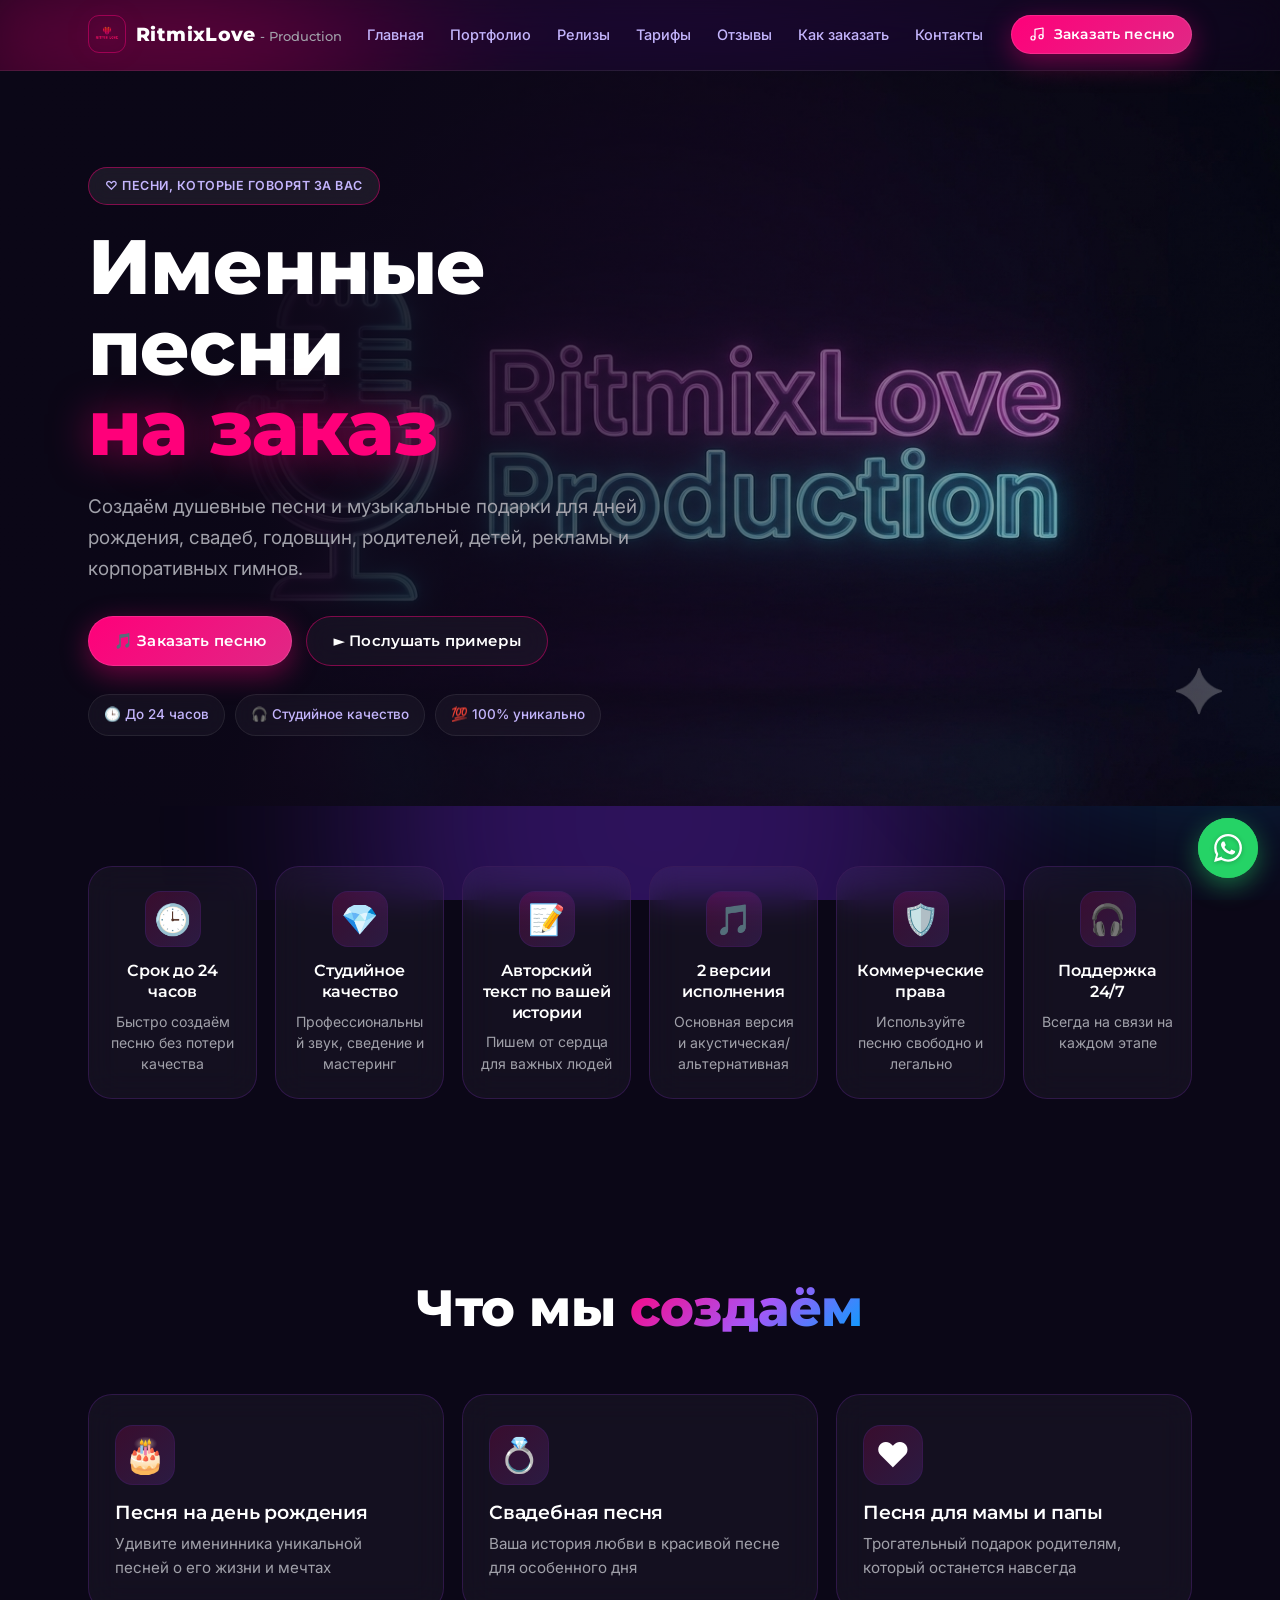
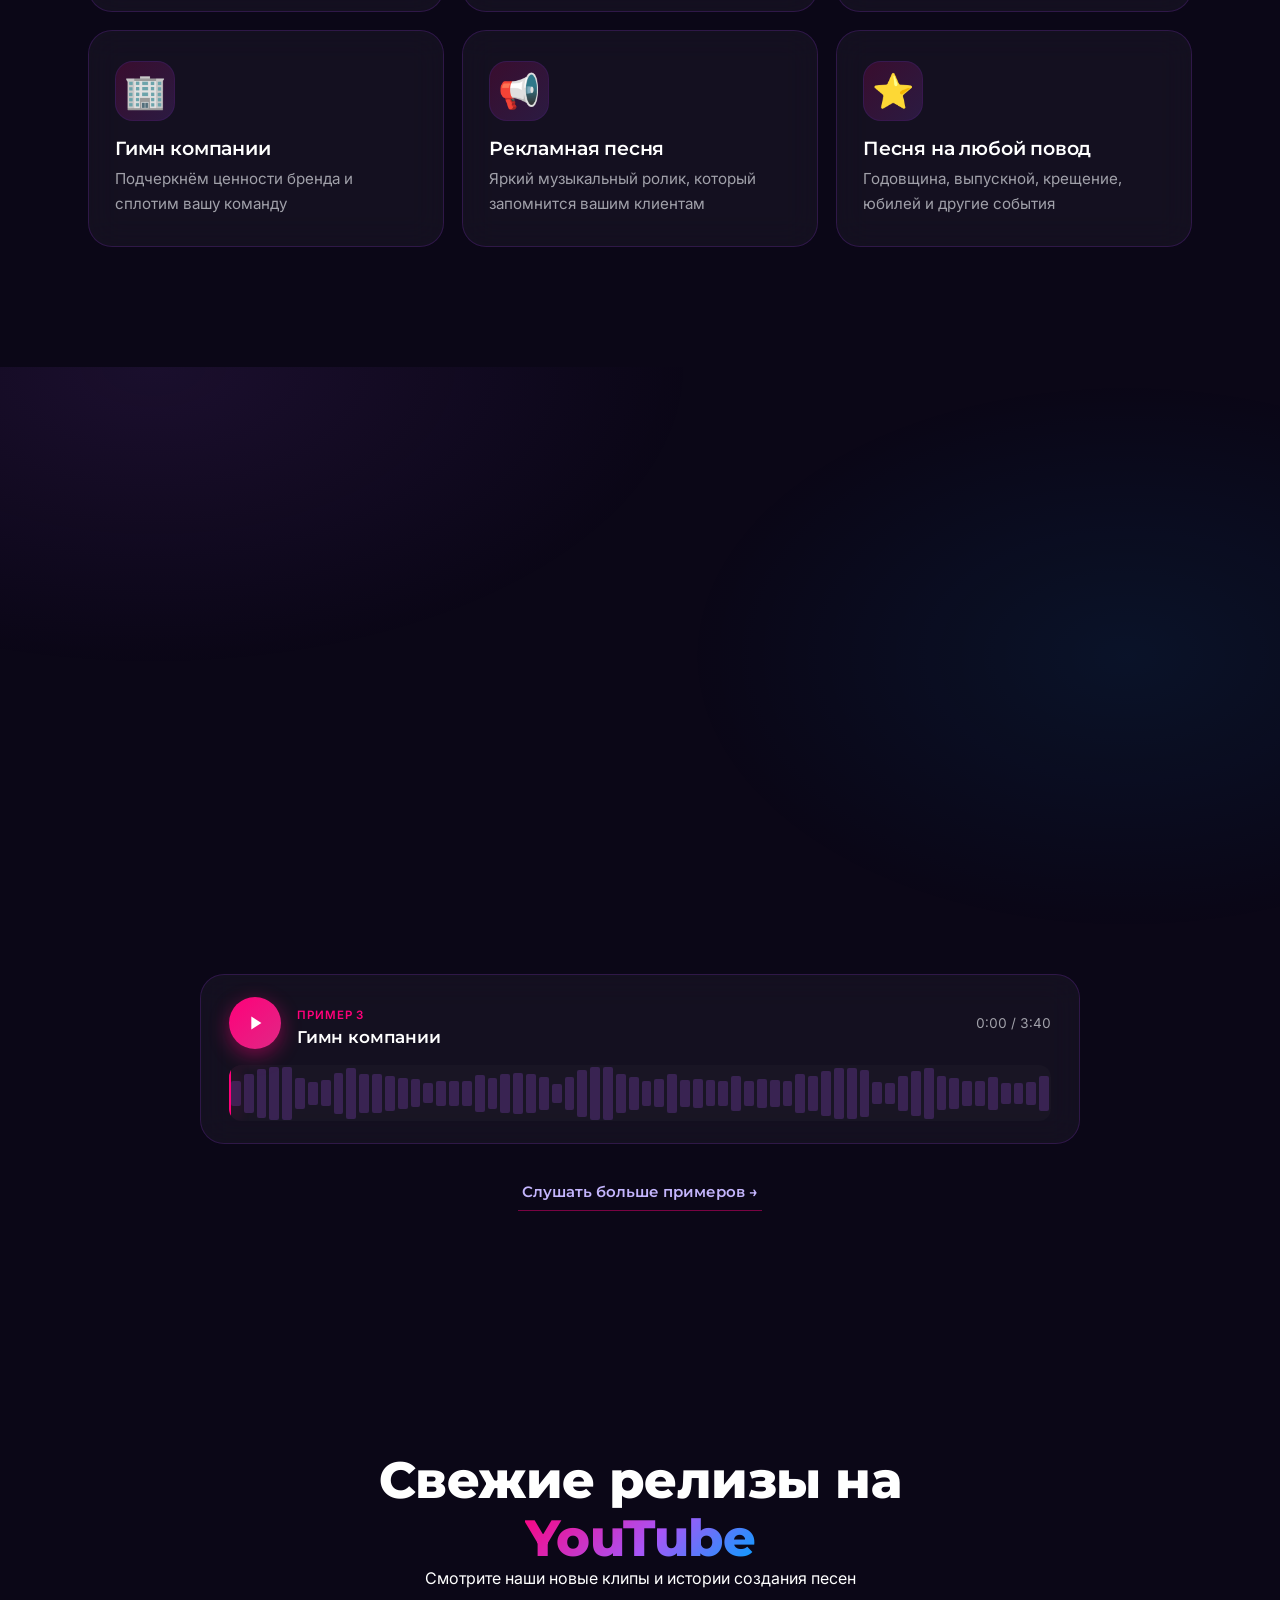
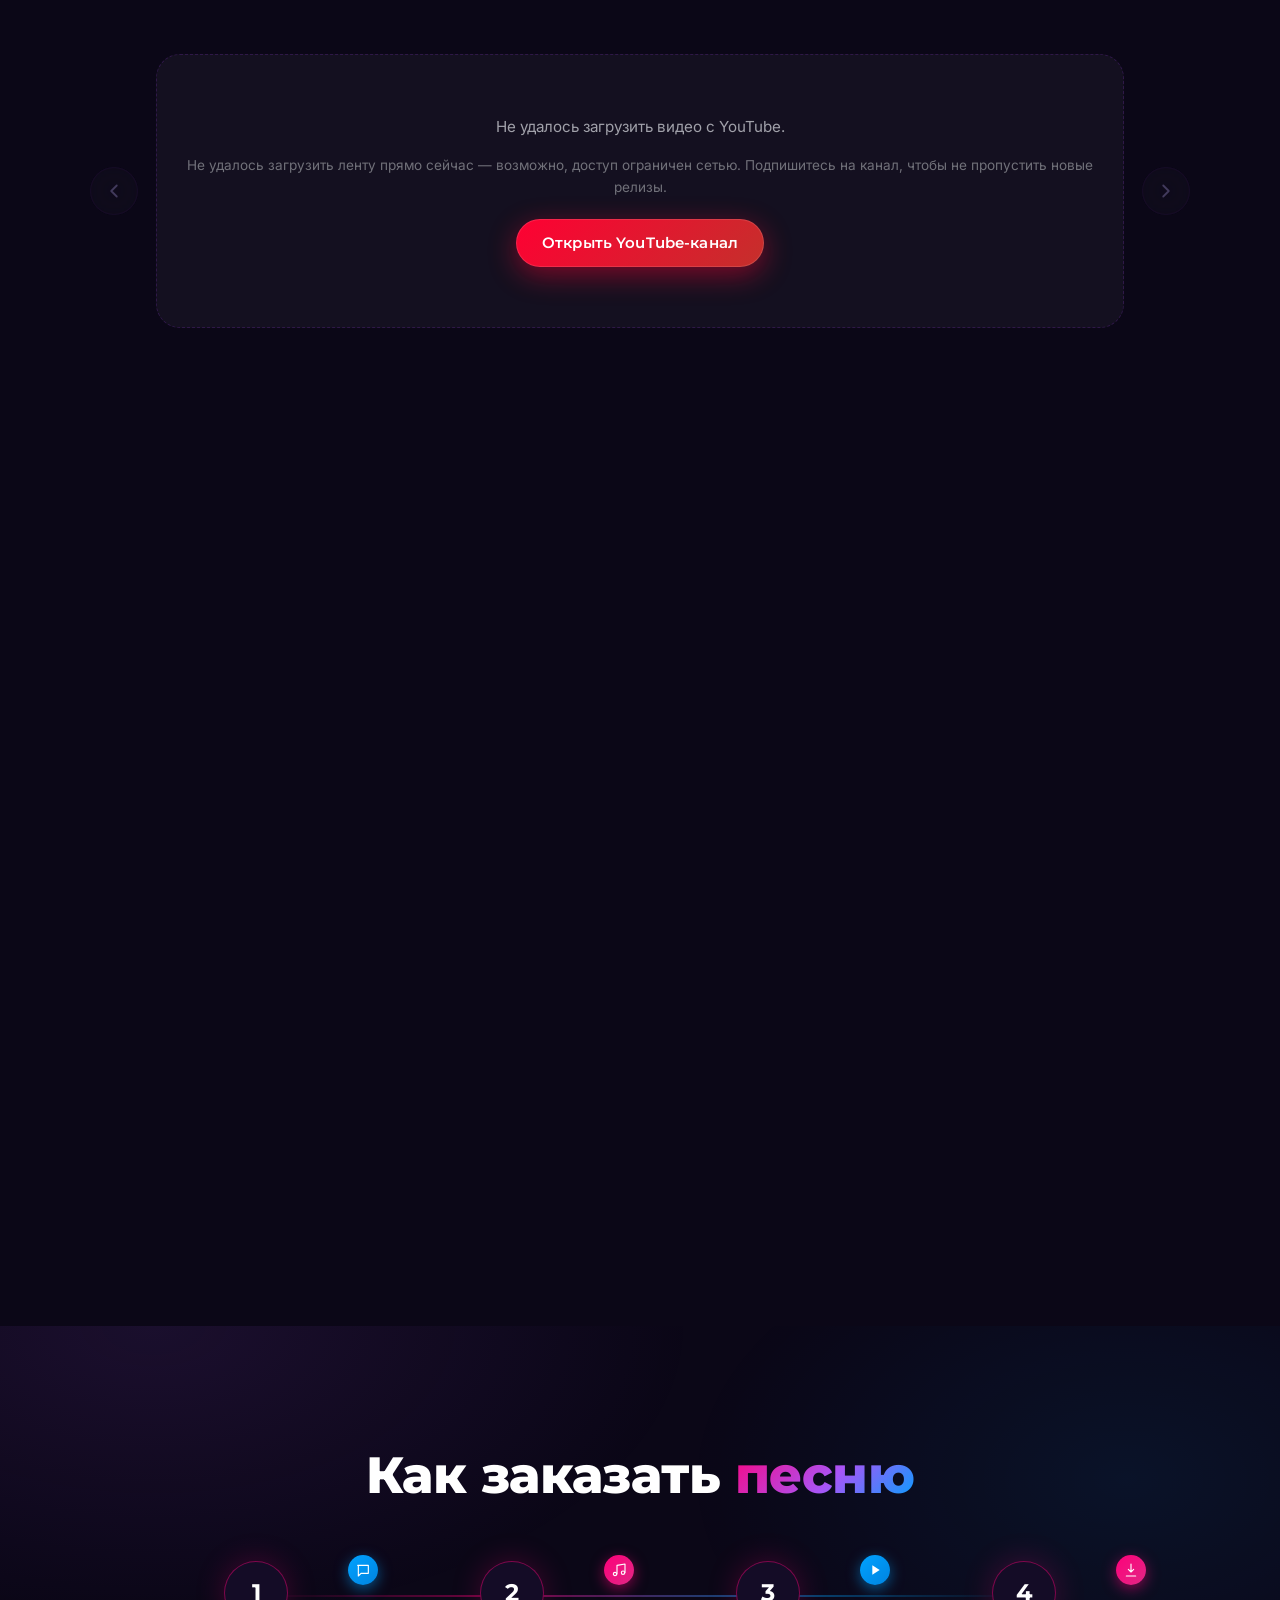
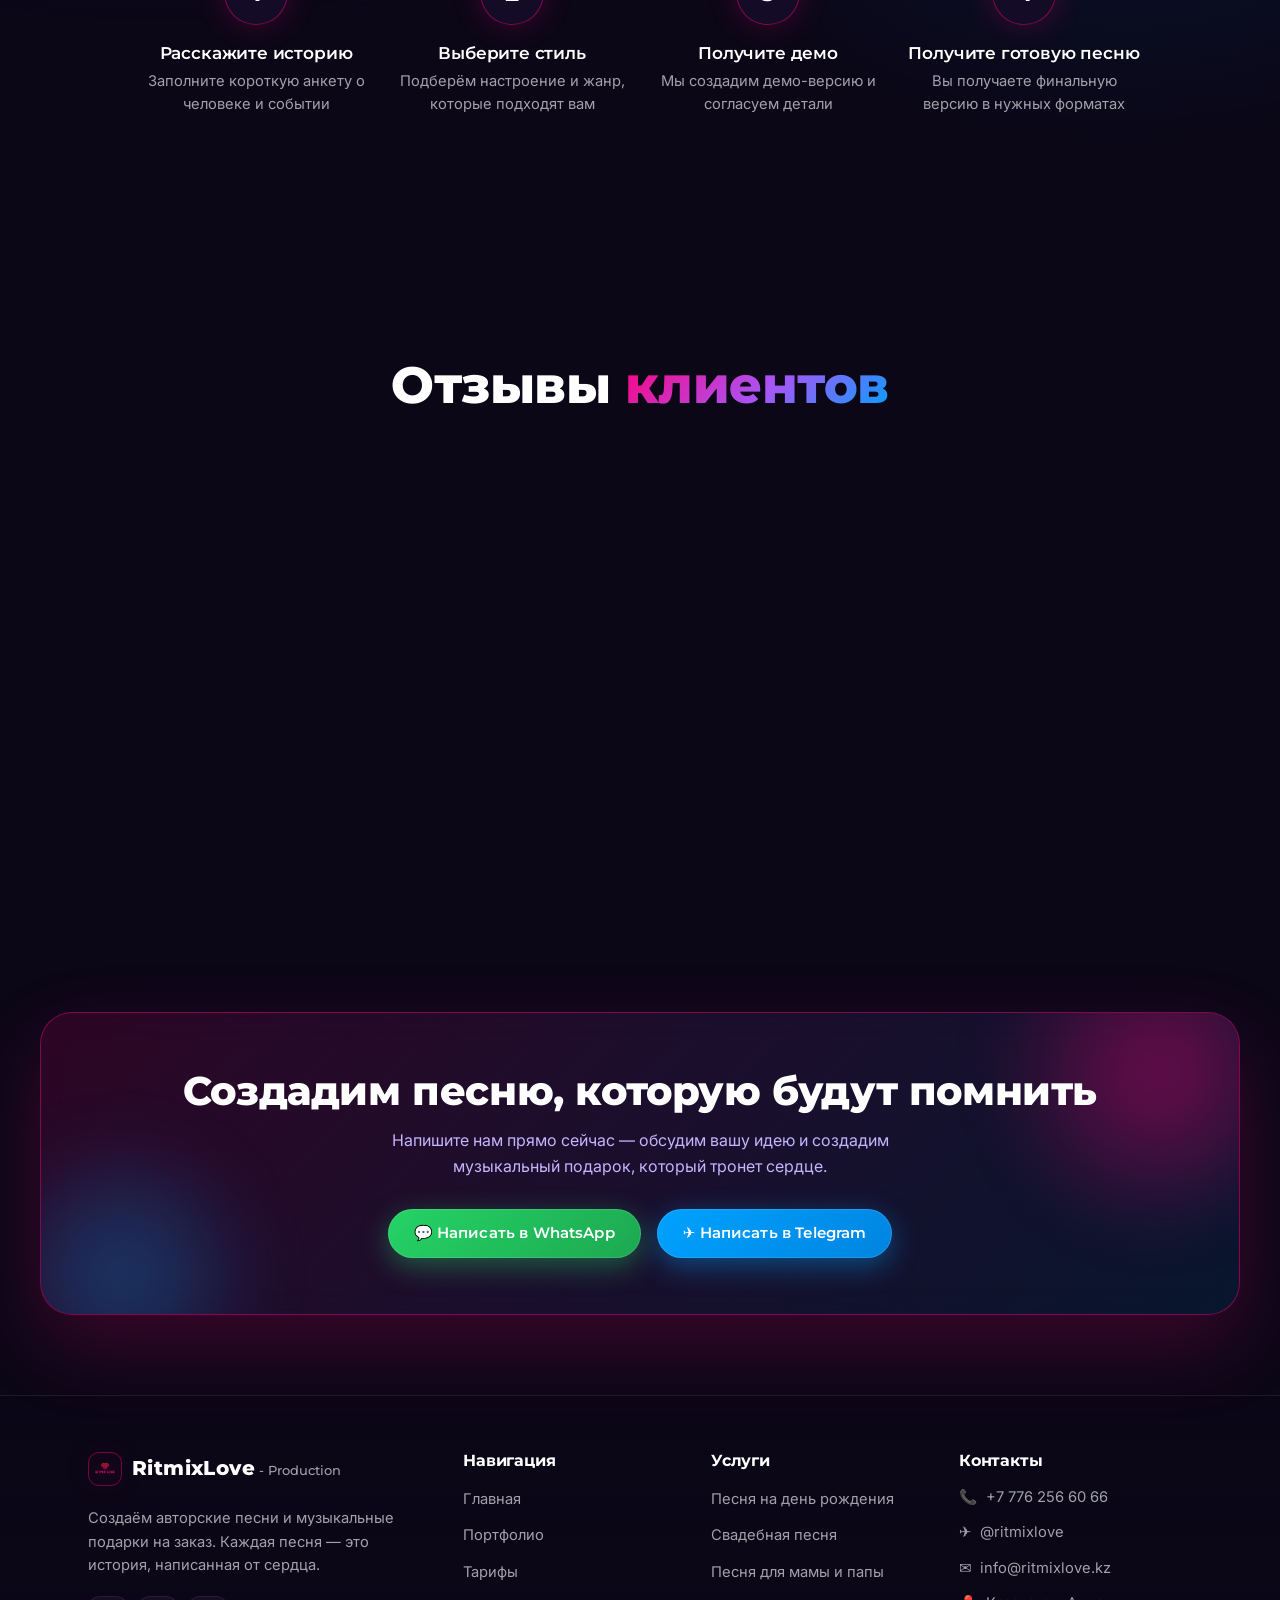
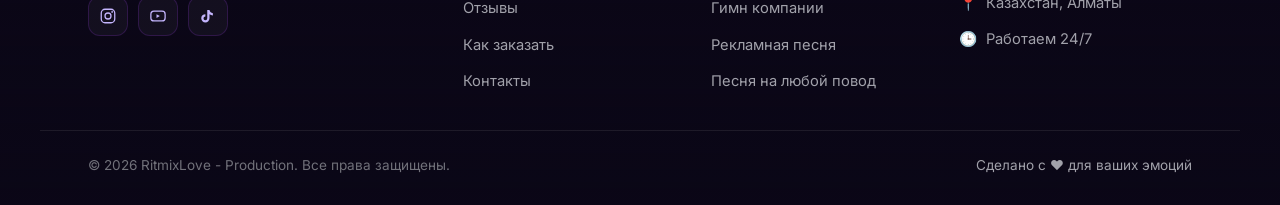
==== commit d544b4b8: "Add Netlify Identity scripts for admin auth redirect" ====
--- a/index.html
+++ b/index.html
@@ -12,6 +12,7 @@
   <link href="https://fonts.googleapis.com/css2?family=Montserrat:wght@500;600;700;800&family=Inter:wght@400;500;600;700&display=swap" rel="stylesheet" />
 
   <link rel="stylesheet" href="styles.css" />
+  <script src="https://identity.netlify.com/v1/netlify-identity-widget.js"></script>
   <style>
     /* Brief hold while CMS content loads — avoids empty flash */
     html.cms-loading body > *:not(.bg-layers) { visibility: hidden; }
@@ -249,5 +250,16 @@
 
   <!-- CMS loader applies content/site.json, then loads script.js + youtube.js -->
   <script src="cms.js"></script>
+  <script>
+    if (window.netlifyIdentity) {
+      window.netlifyIdentity.on("init", user => {
+        if (!user) {
+          window.netlifyIdentity.on("login", () => {
+            document.location.href = "/admin/";
+          });
+        }
+      });
+    }
+  </script>
 </body>
 </html>
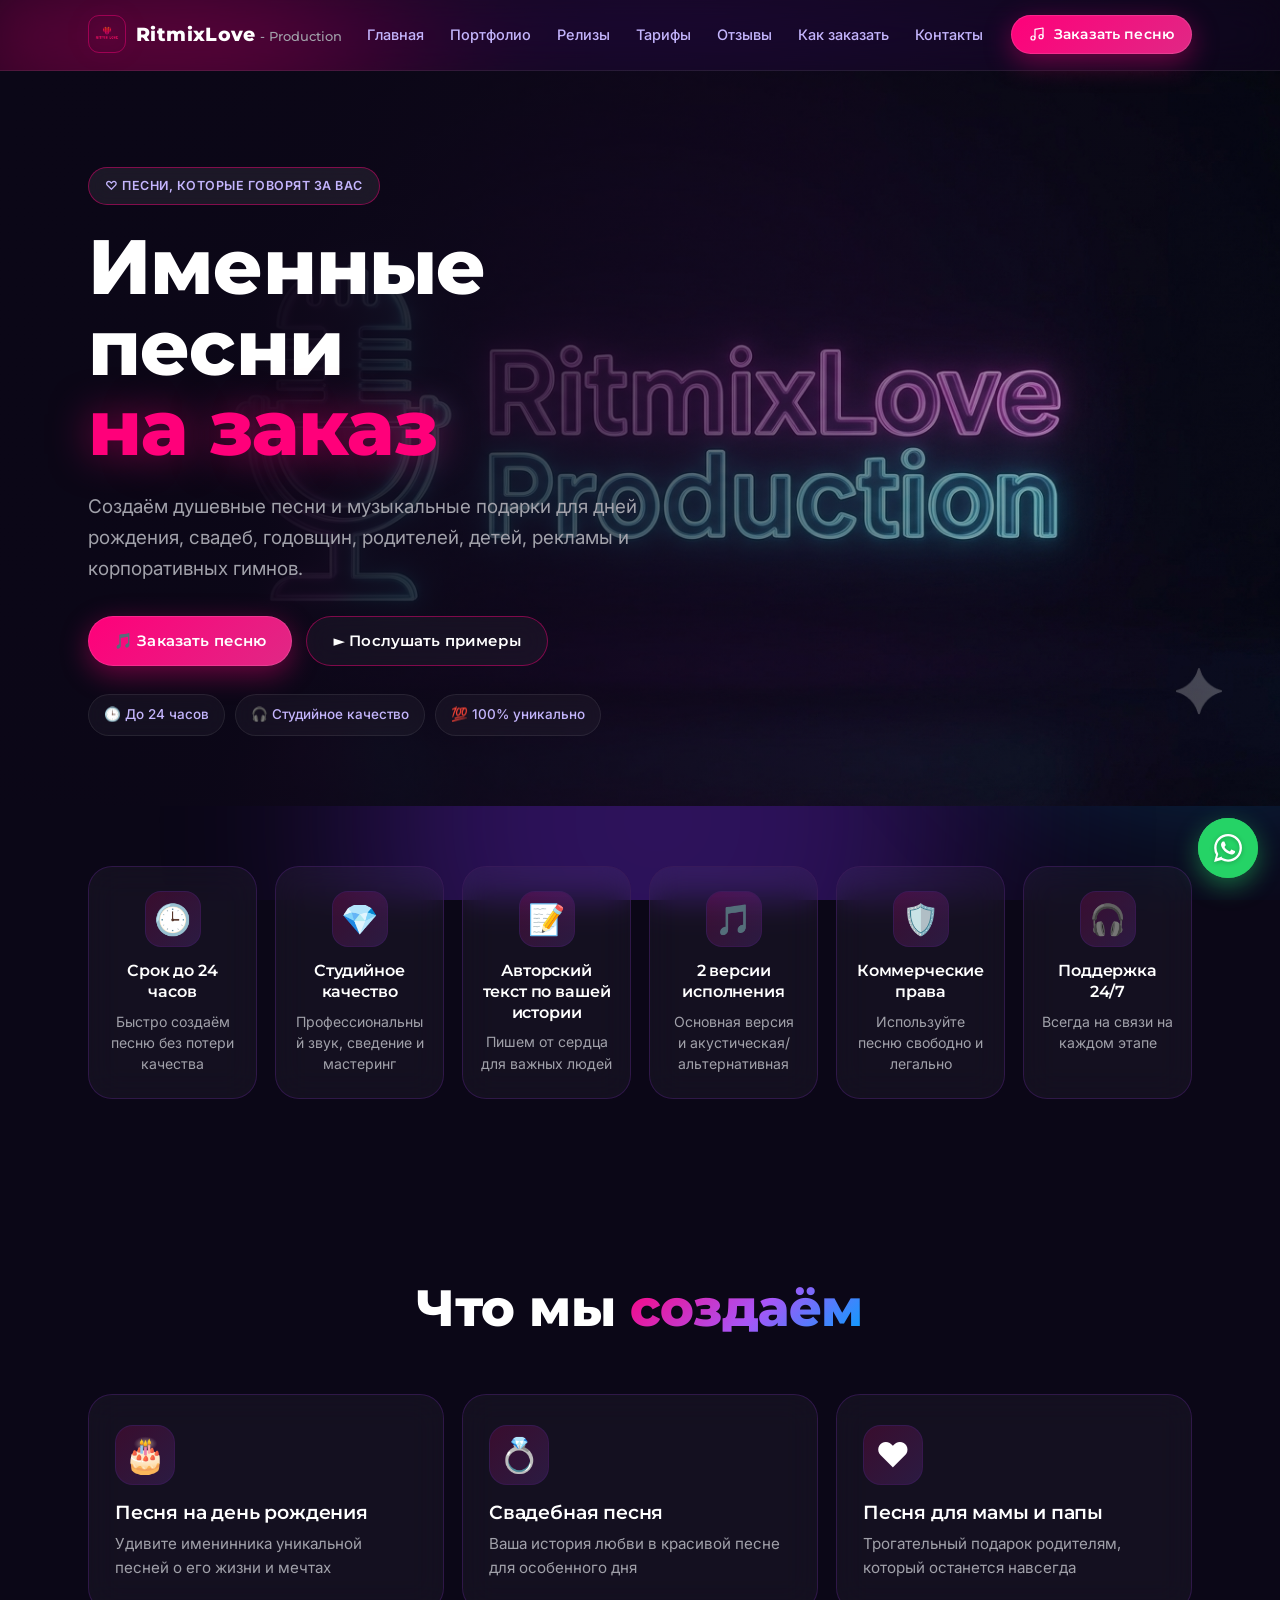
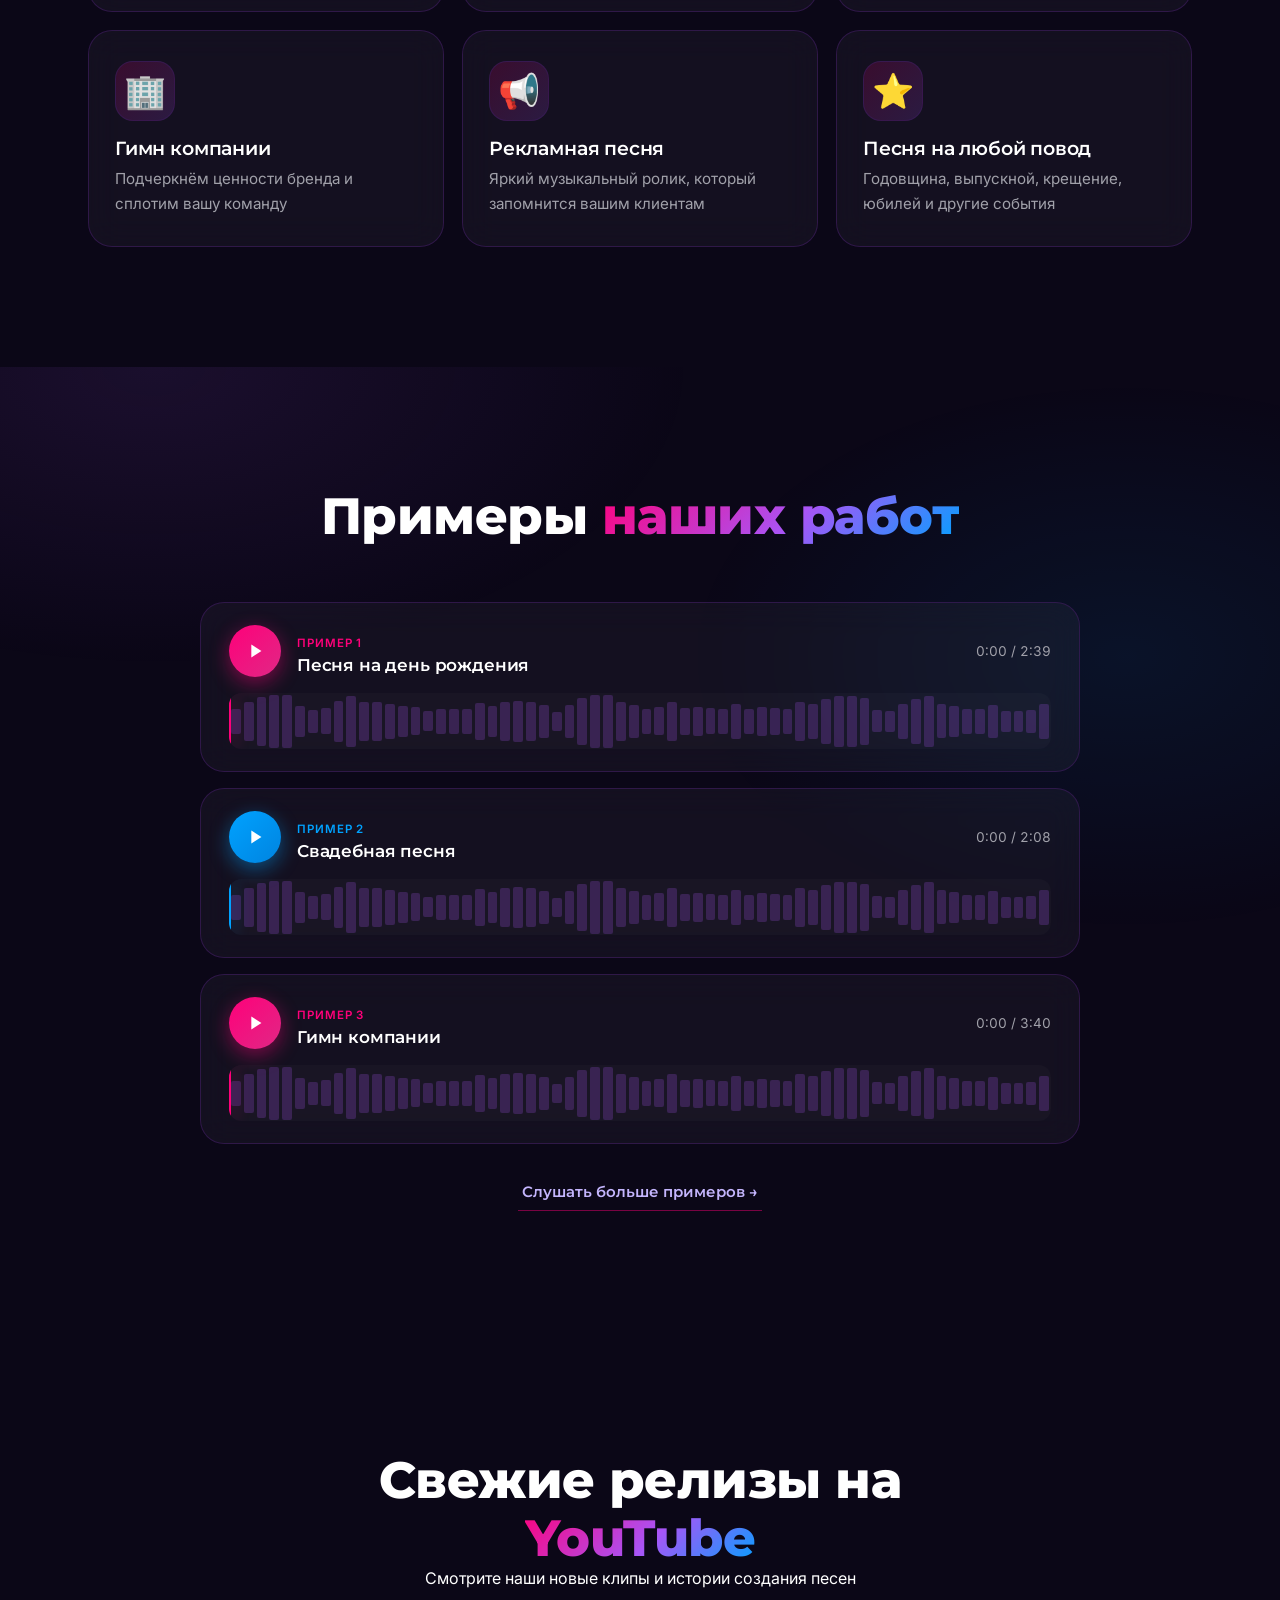
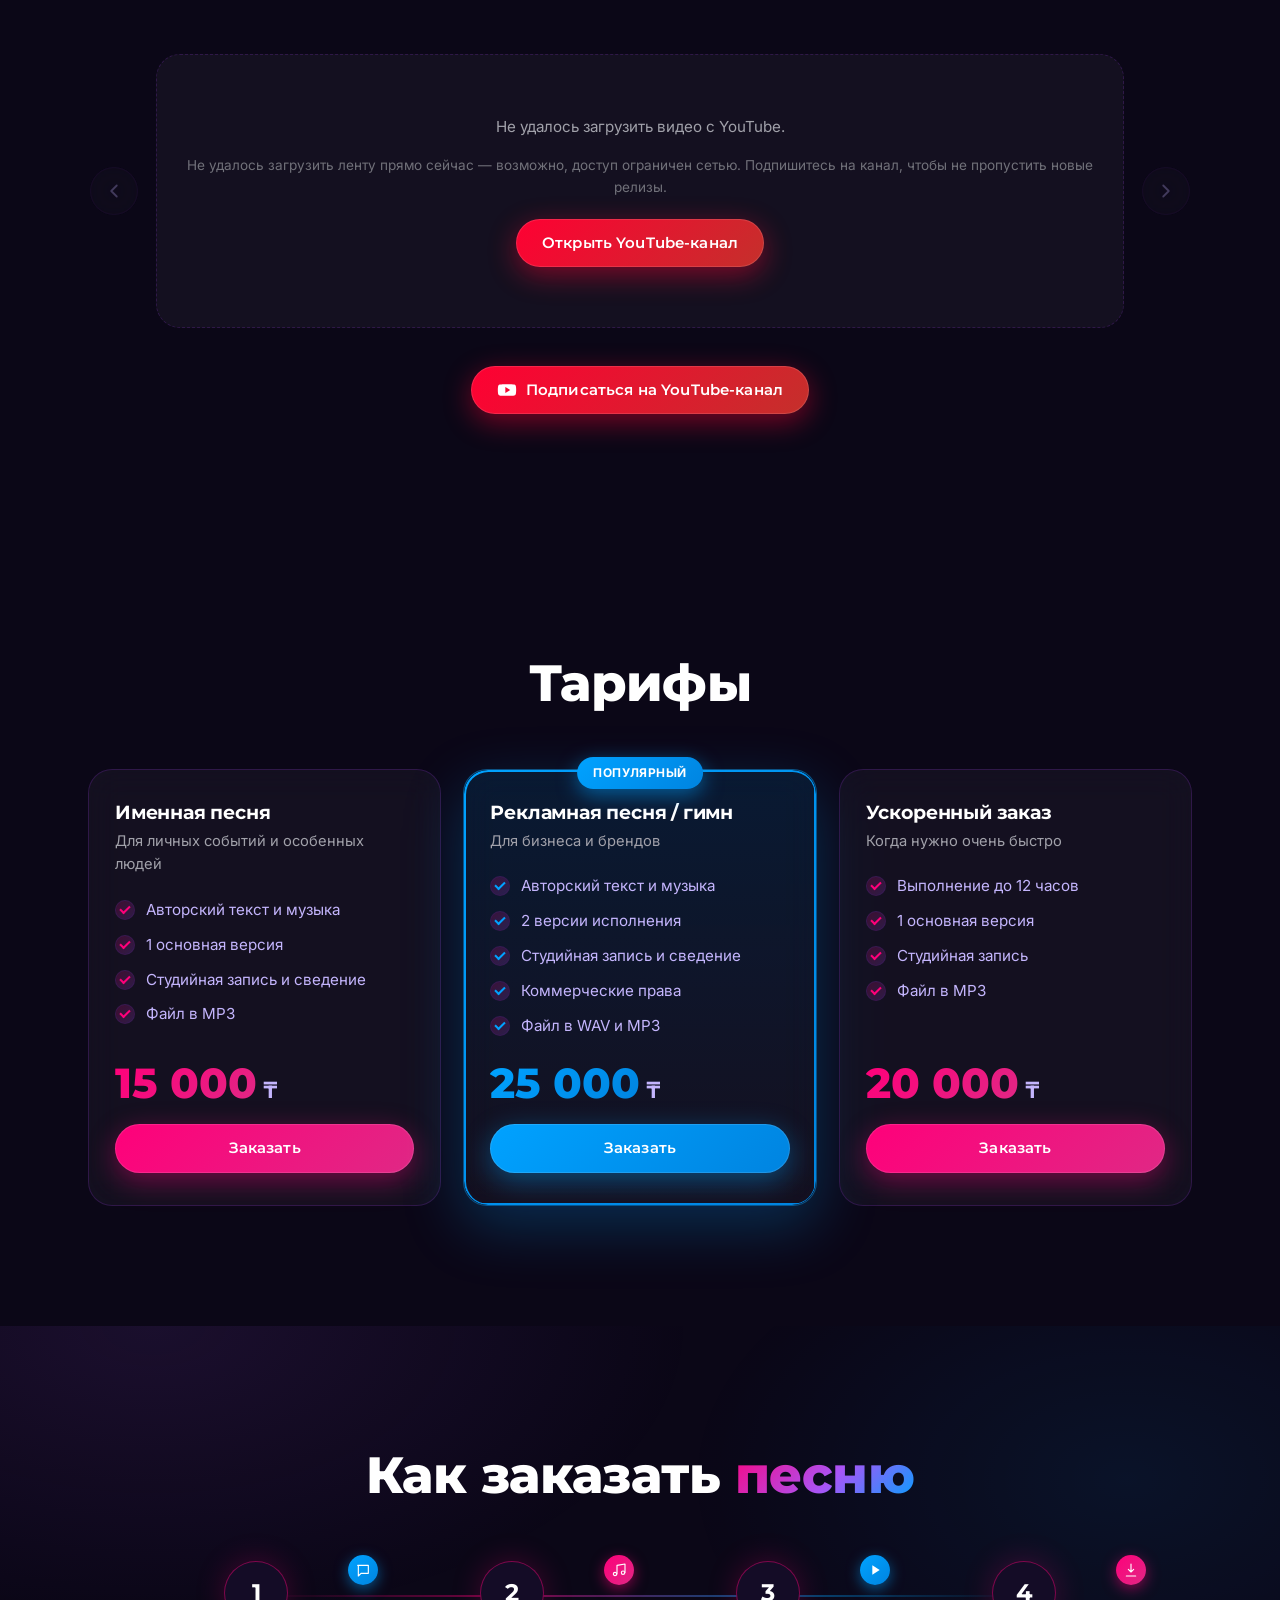
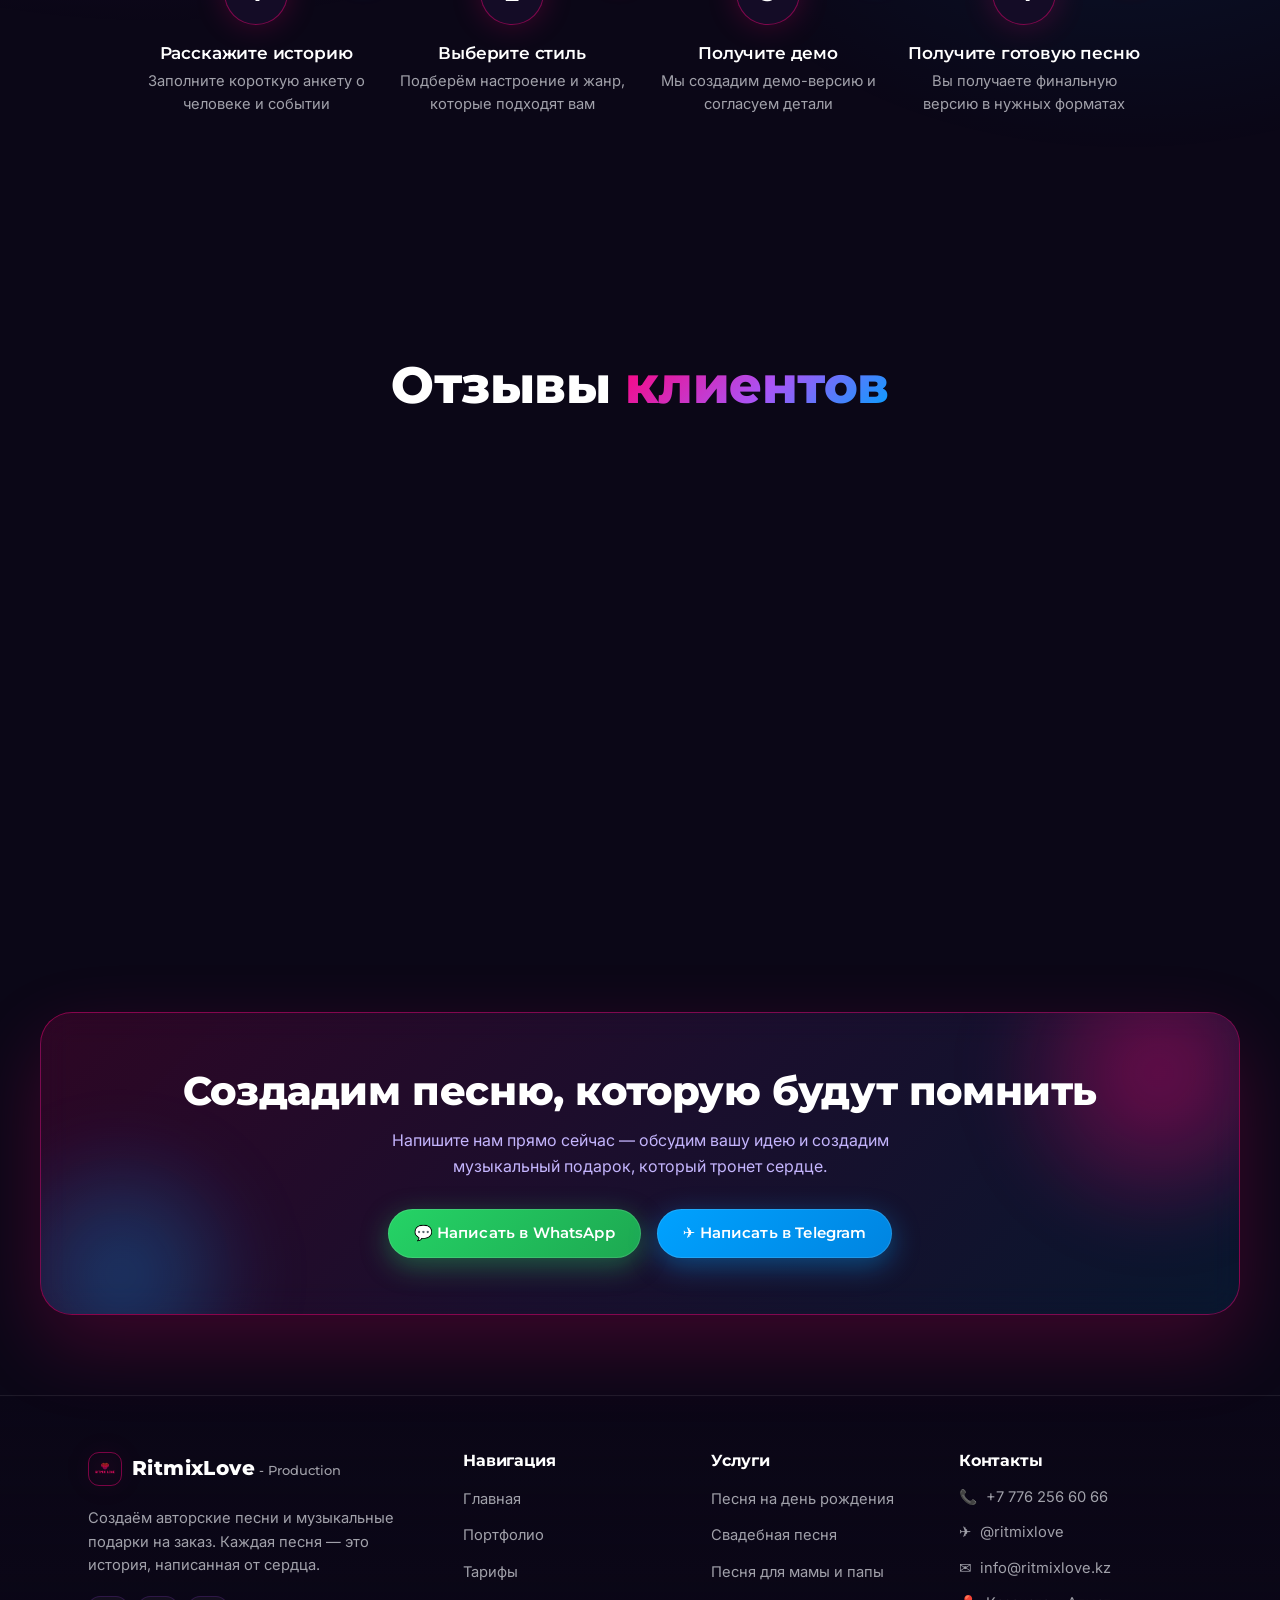
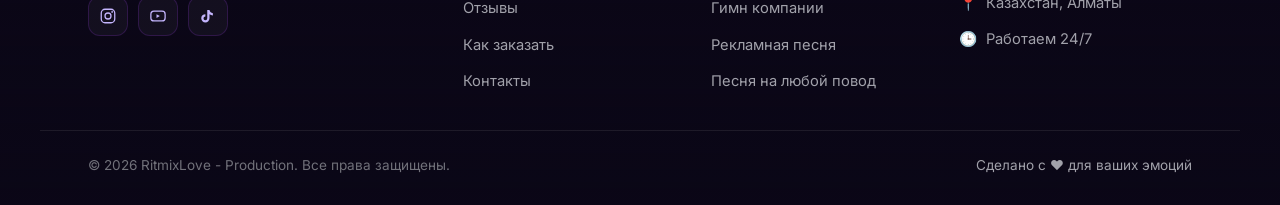
==== commit efe81922: "Switch to Sveltia CMS for serverless GitHub Pages setup" ====
--- a/index.html
+++ b/index.html
@@ -250,16 +250,5 @@
 
   <!-- CMS loader applies content/site.json, then loads script.js + youtube.js -->
   <script src="cms.js"></script>
-  <script>
-    if (window.netlifyIdentity) {
-      window.netlifyIdentity.on("init", user => {
-        if (!user) {
-          window.netlifyIdentity.on("login", () => {
-            document.location.href = "/admin/";
-          });
-        }
-      });
-    }
-  </script>
 </body>
 </html>
